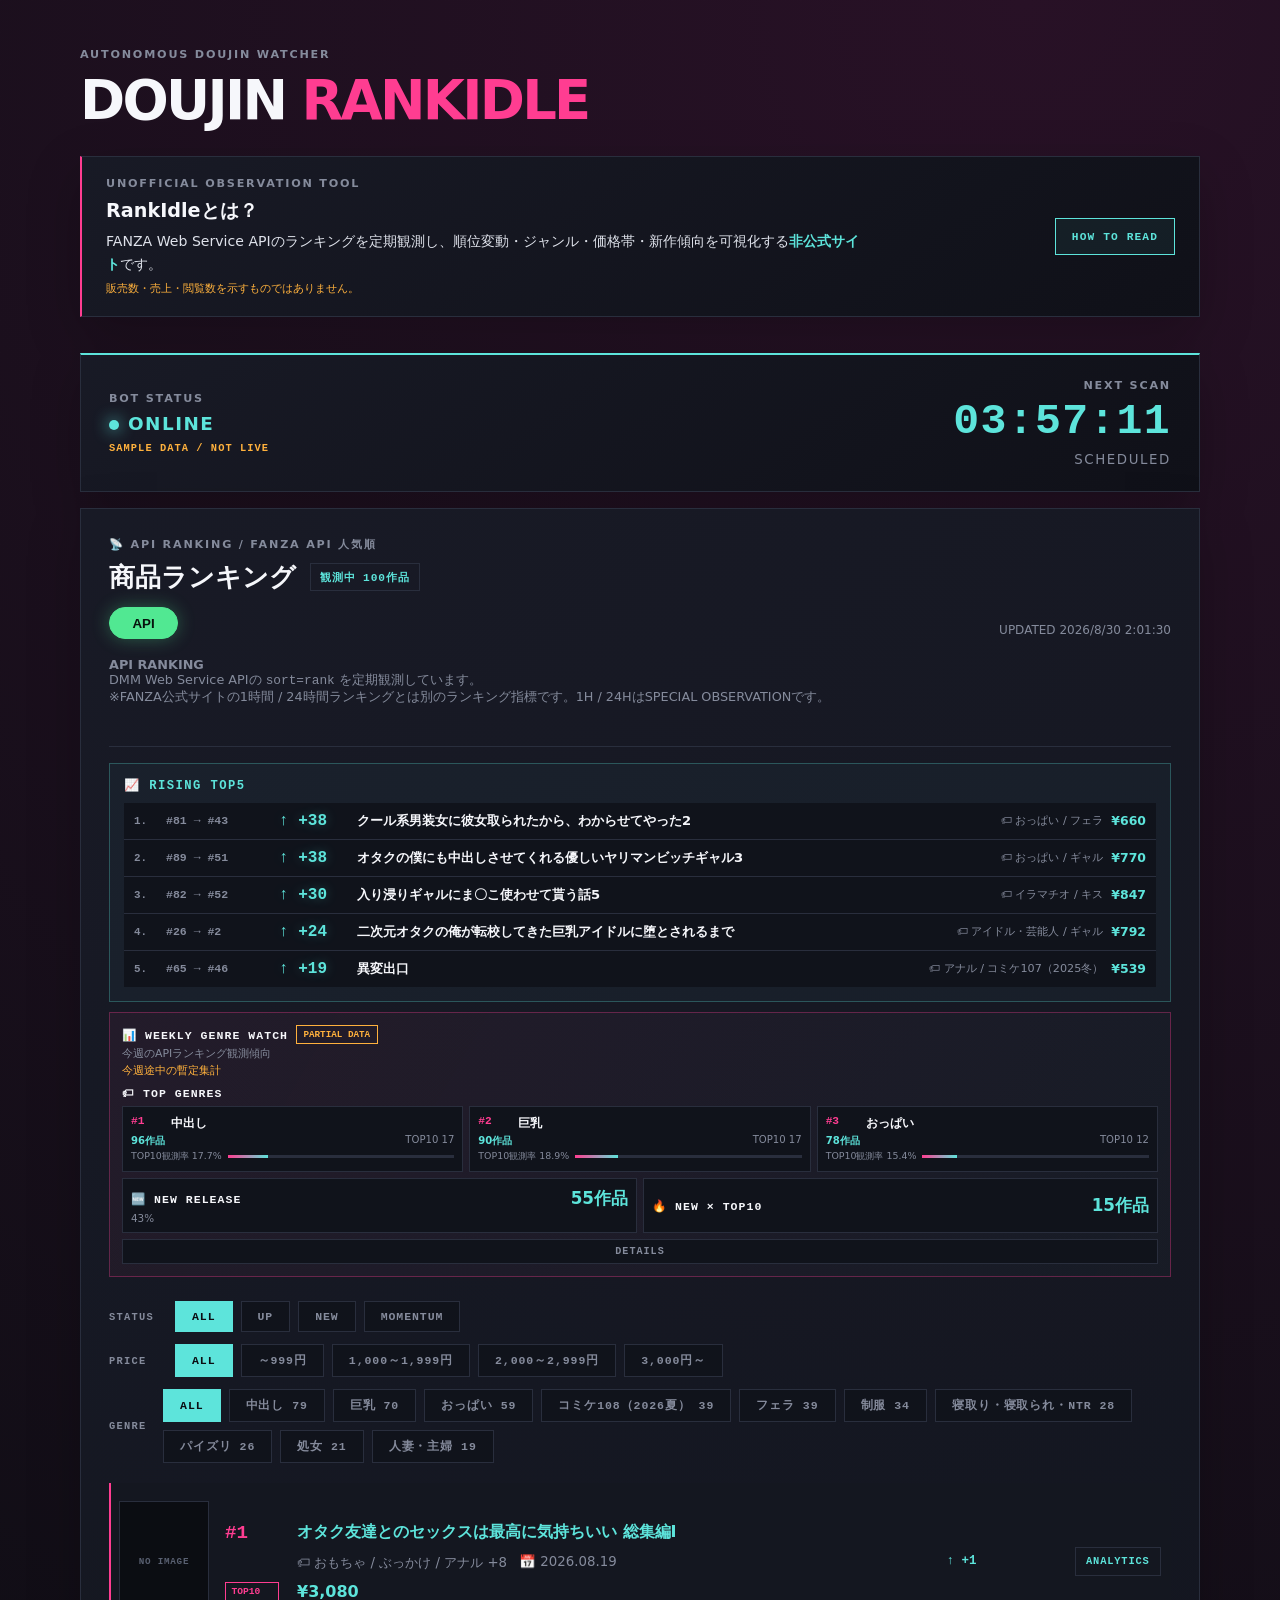
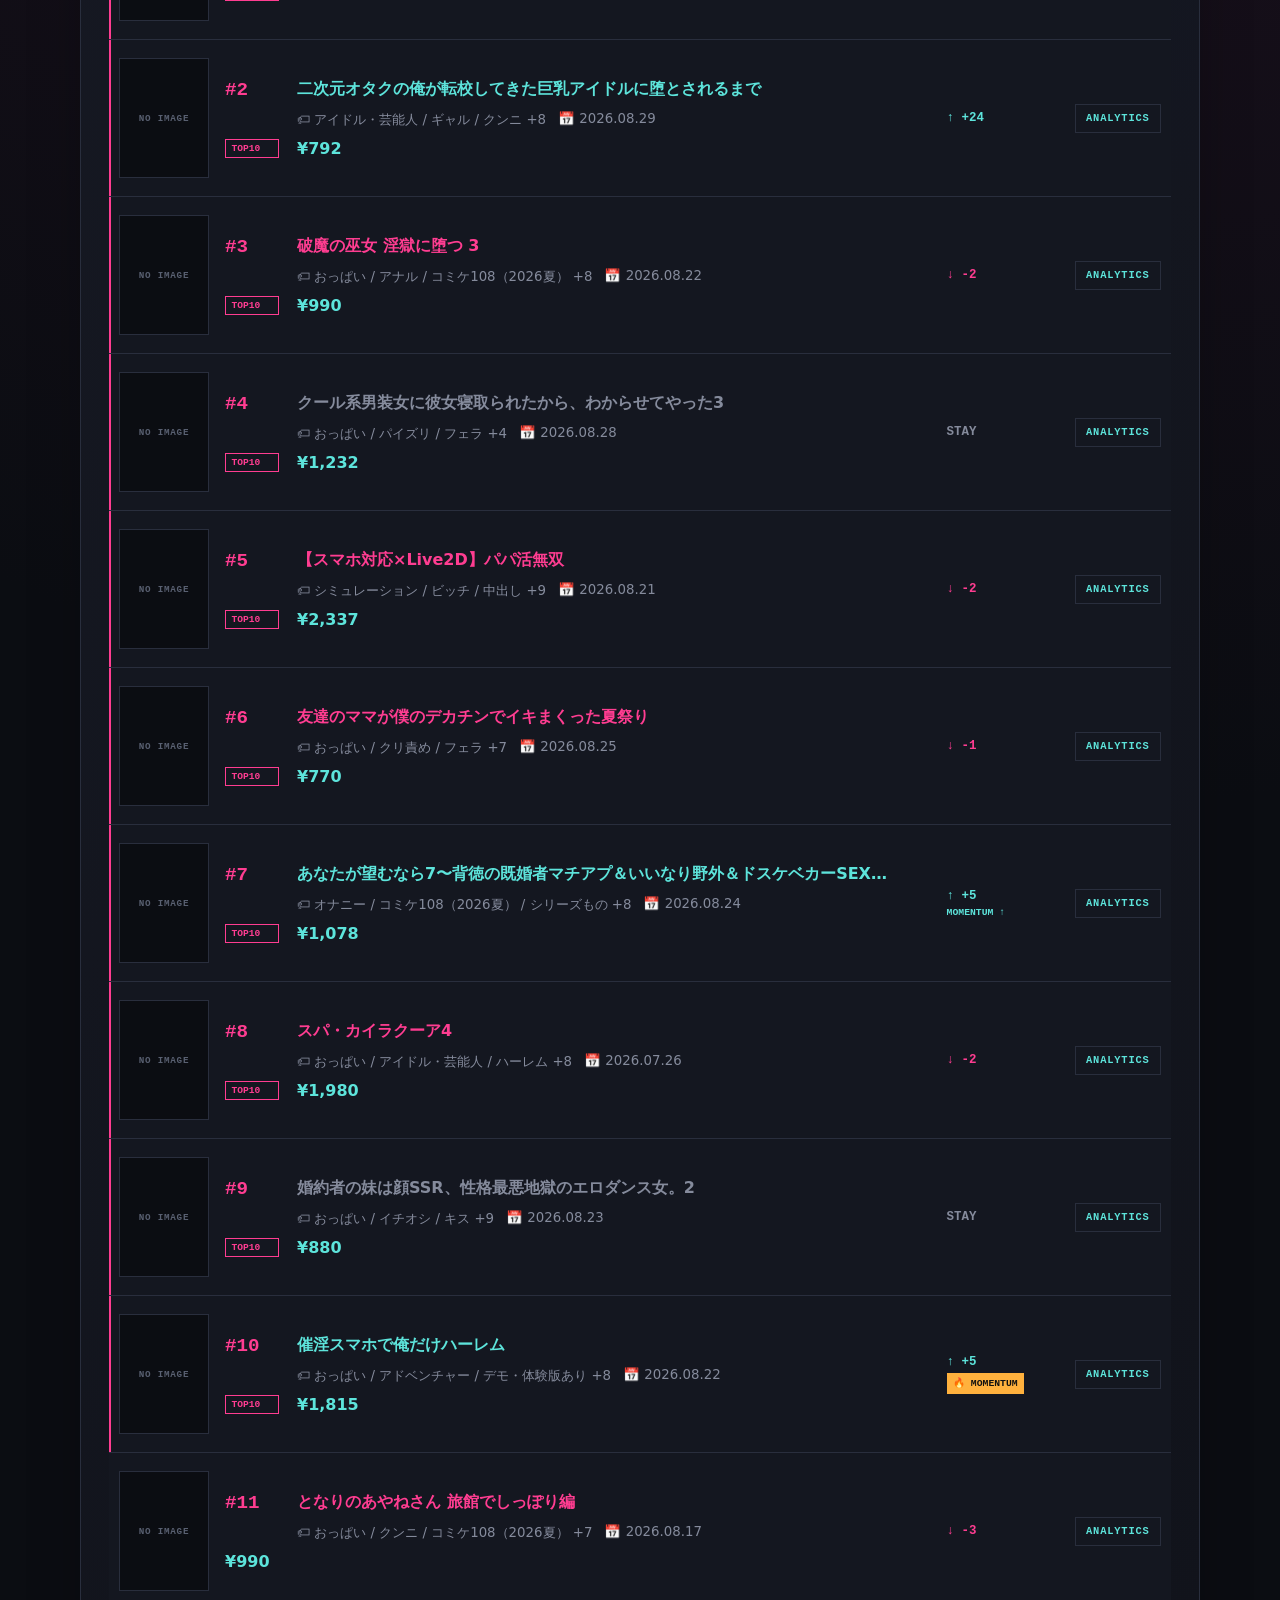
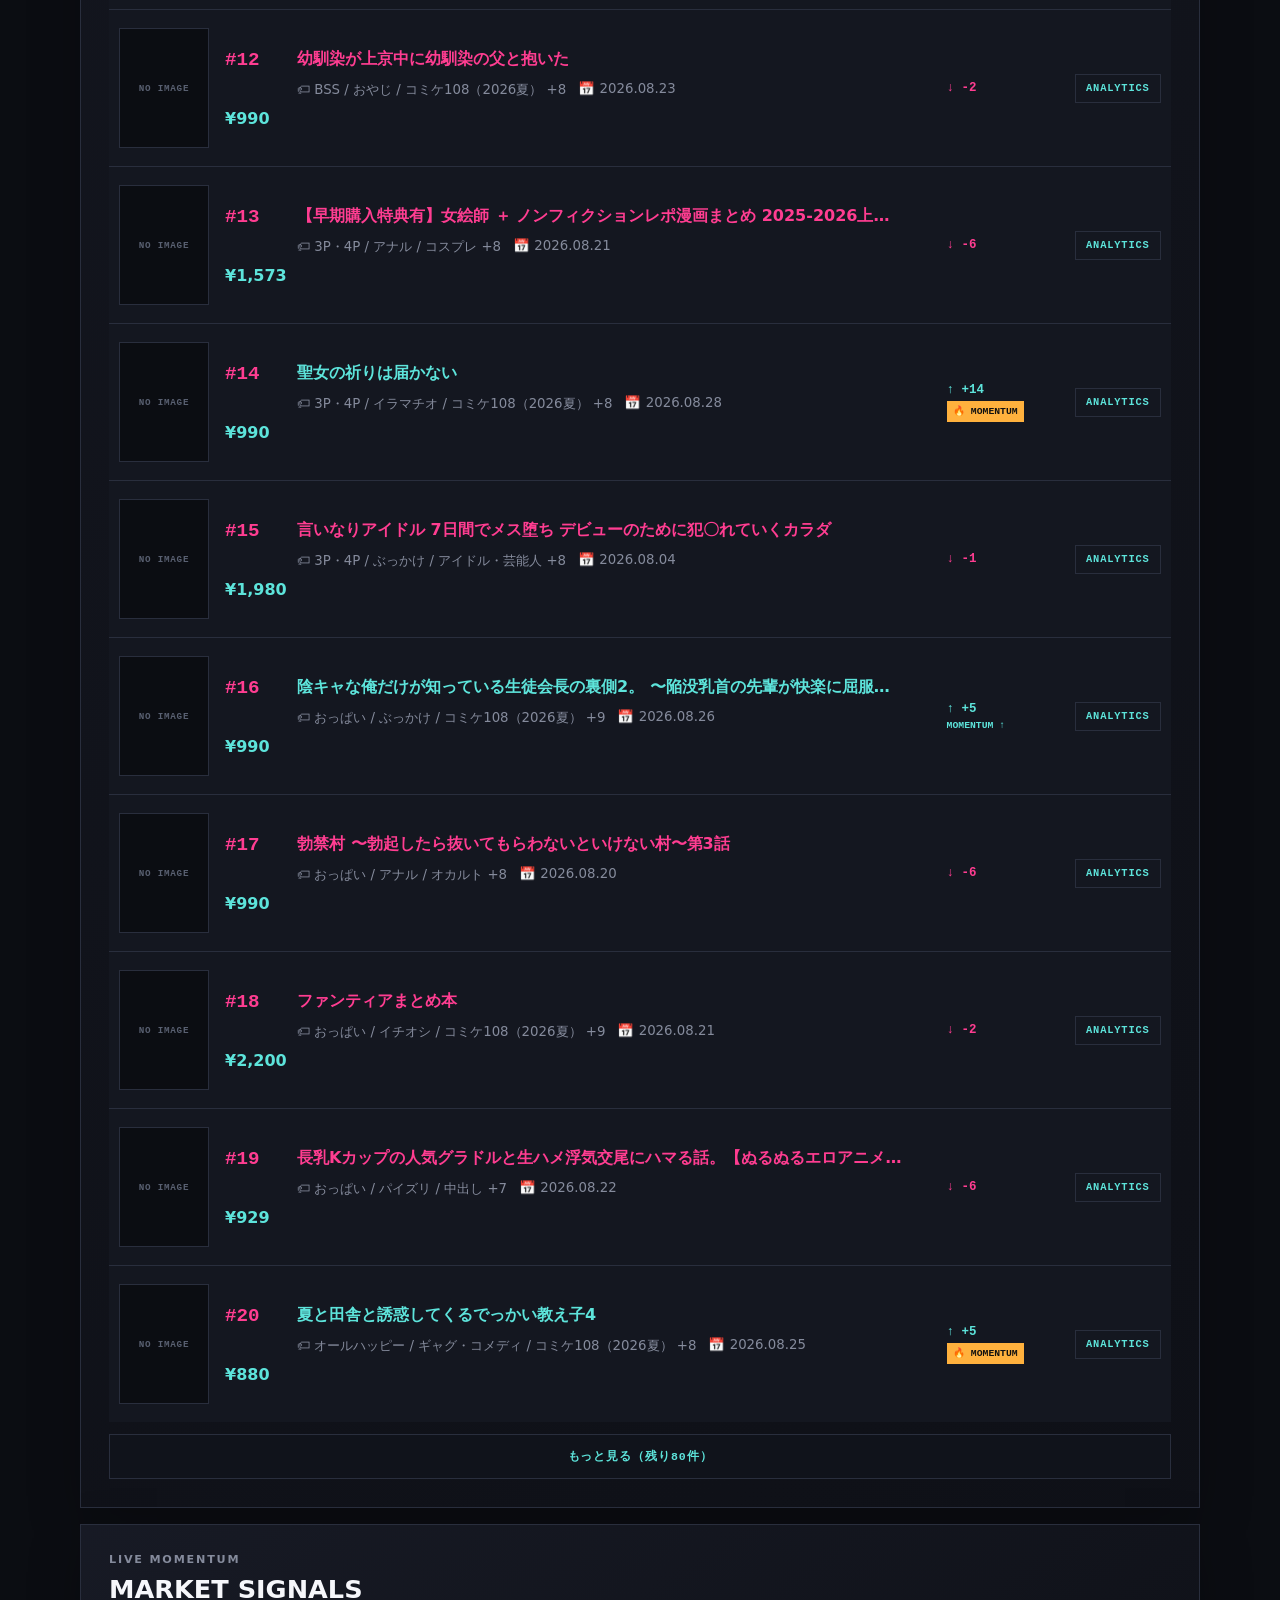
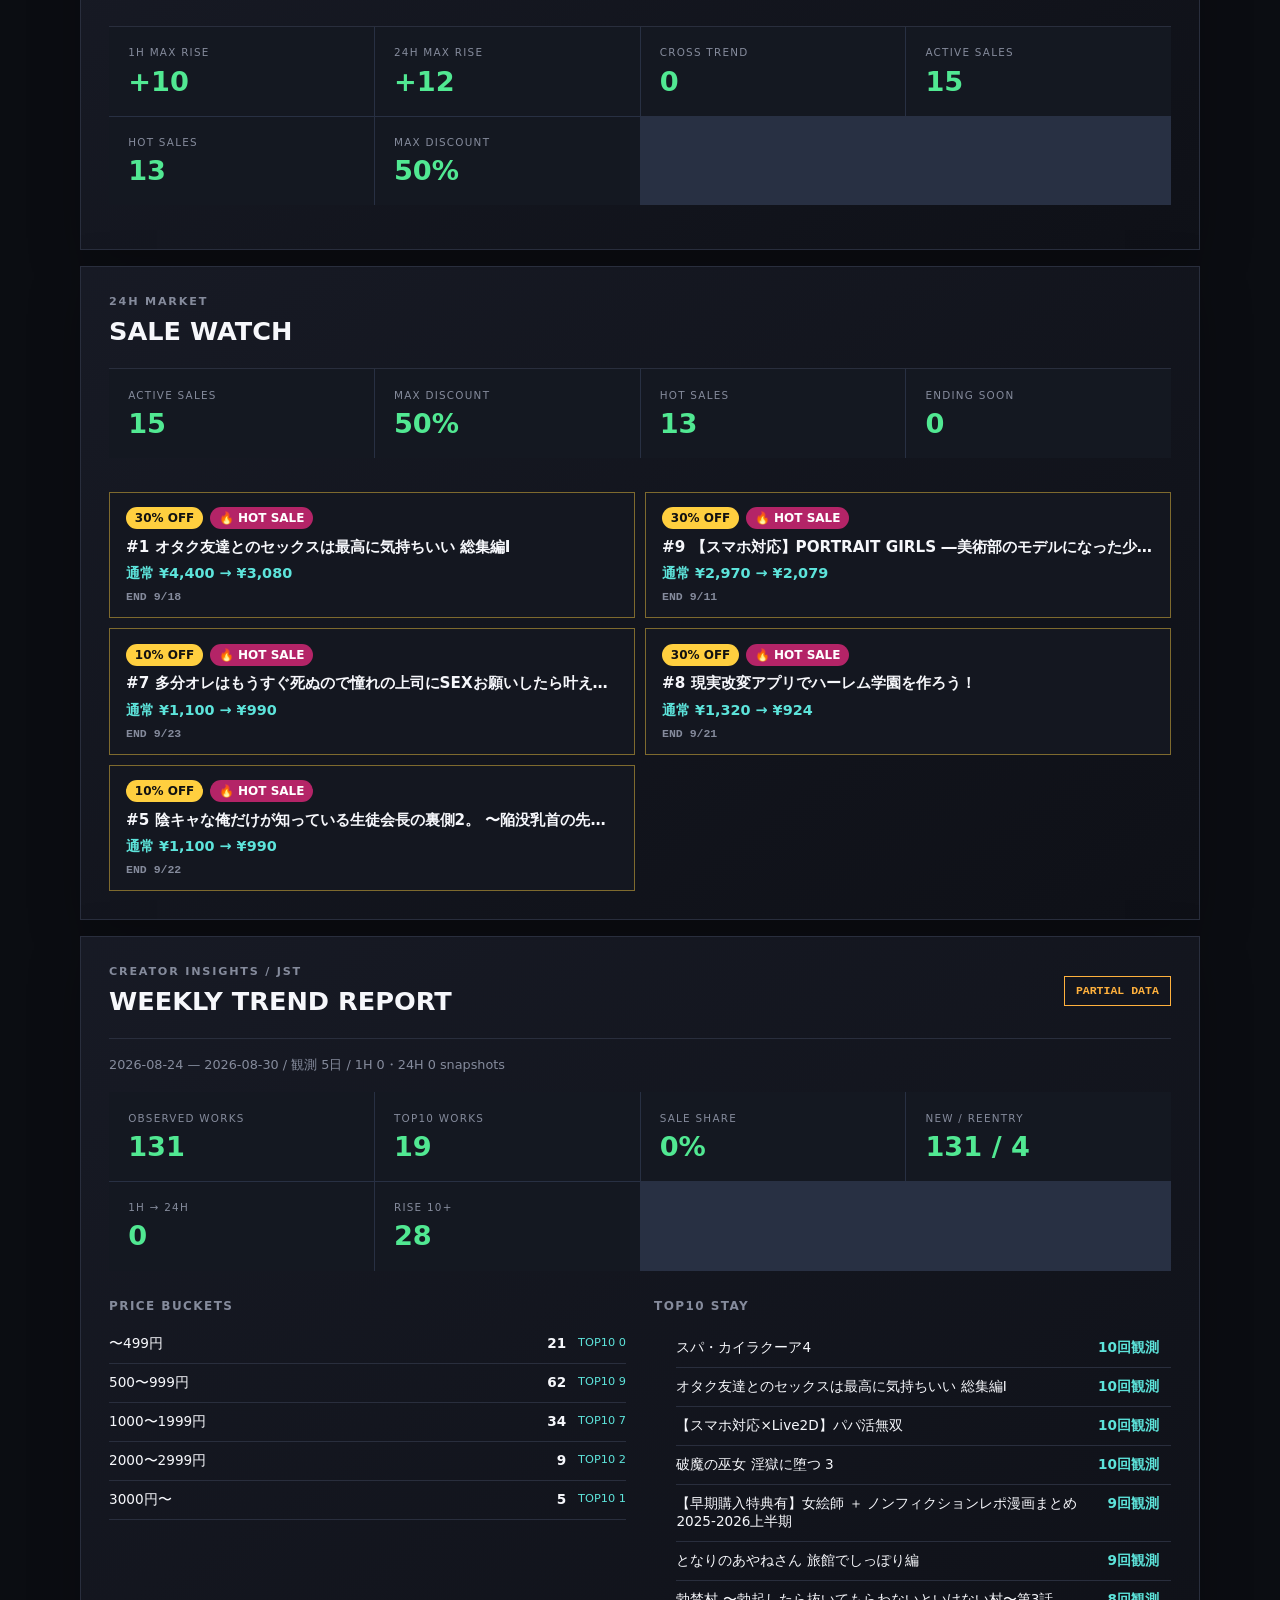
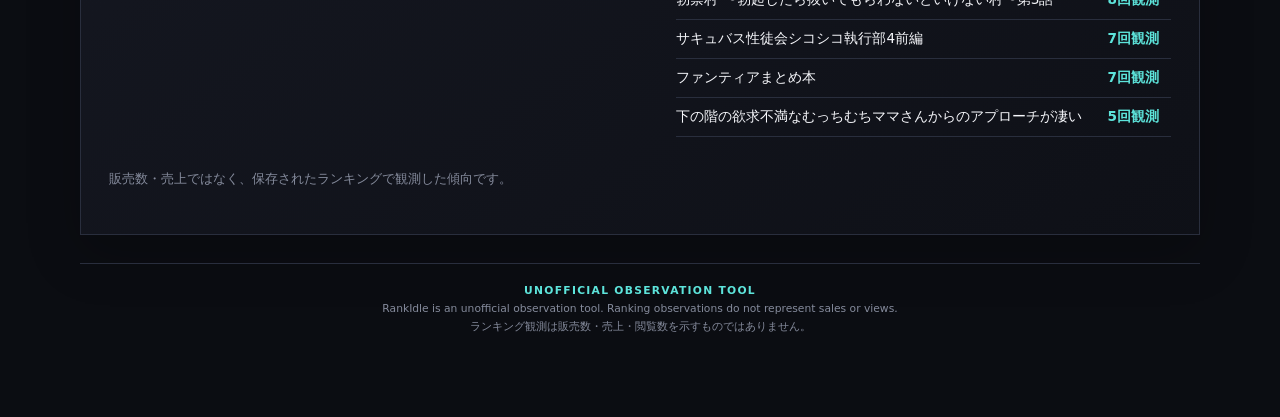
==== docs/index.html @ bf356a83 "Split public ranking and ops dashboard" ====
<!doctype html>
<html lang="ja">
<head>
  <meta charset="utf-8"><meta name="viewport" content="width=device-width, initial-scale=1">
  <meta name="theme-color" content="#11131a">
  <meta name="description" content="FANZA Web Service APIランキングを定期観測し、順位変動・ジャンル・価格帯・新作傾向を可視化する非公式ランキング観測サイト。">
  <title>DOUJIN RANKIDLE</title>
  <link rel="stylesheet" href="style.css">
</head>
<body>
  <main class="shell">
    <header>
      <div><p class="eyebrow">AUTONOMOUS DOUJIN WATCHER</p><h1>DOUJIN <span>RANKIDLE</span></h1></div>
    </header>

    <section class="onboarding panel" aria-labelledby="onboardingTitle">
      <div class="onboarding-summary">
        <div>
          <p class="eyebrow">UNOFFICIAL OBSERVATION TOOL</p>
          <h2 id="onboardingTitle">RankIdleとは？</h2>
          <p>FANZA Web Service APIのランキングを定期観測し、順位変動・ジャンル・価格帯・新作傾向を可視化する<strong>非公式サイト</strong>です。</p>
          <small>販売数・売上・閲覧数を示すものではありません。</small>
        </div>
        <button id="onboardingToggle" class="onboarding-toggle" type="button" aria-expanded="false" aria-controls="onboardingGuide">HOW TO READ</button>
      </div>
      <div id="onboardingGuide" class="onboarding-guide" aria-hidden="true" hidden>
        <div class="guide-intro">
          <p><strong>API RANKING</strong> — FANZA Web Service APIの <code>sort=rank</code> を定期観測。FANZA公式サイトの1時間 / 24時間ランキングとは別の観測値です。</p>
        </div>
        <div class="term-grid">
          <article><h3>RISING TOP5</h3><p>前回観測から順位が上昇した作品を、上昇幅順に最大5件表示。NEW / REENTRYは単純比較できないため含みません。</p></article>
          <article><h3>UP / DOWN / STAY</h3><p><b>UP</b> 順位上昇　<b>DOWN</b> 順位下降　<b>STAY</b> 変化なし。いずれも前回観測との比較です。</p></article>
          <article><h3>NEW</h3><p>RankIdleのAPI観測上、今回初めて観測された作品。発売直後という意味ではありません。</p></article>
          <article><h3>REENTRY</h3><p>一度観測外になった後、再びランキング内で観測された作品です。</p></article>
          <article><h3>NEW RELEASE</h3><p><code>release_date</code>をもとにした発売7日以内の作品。ランキングstatusのNEWとは別です。</p></article>
          <article><h3>MOMENTUM</h3><p>直近複数回の観測で継続して順位が上昇している場合に表示。売上増加を意味しません。</p></article>
          <article><h3>TOP10観測率</h3><p>週次観測期間中、対象ジャンル作品のうちTOP10で観測された作品数の比率。販売率・購入率ではありません。</p></article>
          <article><h3>WEEKLY GENRE WATCH</h3><p>保存したAPIランキングsnapshotから、ジャンル、新作比率、TOP10観測数、ジャンル別価格中央値などを集計します。</p></article>
          <article><h3>PRICE</h3><p>DMM/FANZA APIから取得した商品価格。価格中央値は観測作品の価格中央値です。</p></article>
        </div>
        <aside class="guide-notice" aria-label="ランキング観測データについての注意">
          <strong>NOTICE</strong>
          <p>RankIdleが扱うのはランキング観測データです。販売数・売上・閲覧数・購入率は取得、表示していません。「売れている」「人気が高い」「このジャンルなら売れる」ことを示すものではありません。</p>
        </aside>
        <button id="onboardingClose" class="onboarding-close" type="button">HIDE GUIDE</button>
      </div>
    </section>

    <section class="status-panel panel">
      <div><p class="label">BOT STATUS</p><p class="online" id="botStatus"><i></i><span>CHECKING</span></p><p class="demo-note" id="demoNote">SAMPLE DATA / NOT LIVE</p></div>
      <div class="scan"><p class="label">NEXT SCAN</p><strong id="countdown">--:--:--</strong><small id="scanState">SCHEDULED</small></div>
    </section>





    <section class="products panel">
      <div class="section-title"><div><p class="eyebrow" id="trendLabel">📡 API RANKING / FANZA API 人気順</p><div class="ranking-heading"><h2>商品ランキング</h2><div class="ranking-counts"><strong id="observedCount" class="observed-count">観測中 0作品</strong><small id="filteredCount" class="filtered-count" hidden>FILTERED 0</small></div></div><div class="ranking-tabs"><button data-ranking="api" class="active">API</button><button data-ranking="1h" hidden>1H</button><button data-ranking="24h" hidden>24H</button></div><p class="weekly-note"><strong>API RANKING</strong><br>DMM Web Service APIの <code>sort=rank</code> を定期観測しています。<br>※FANZA公式サイトの1時間 / 24時間ランキングとは別のランキング指標です。1H / 24HはSPECIAL OBSERVATIONです。</p></div><span id="updatedAt">未取得</span></div>
      <section id="risingSection" class="rising-section" aria-labelledby="risingHeading"><h3 id="risingHeading">📈 RISING TOP5</h3><div id="risingList" class="rising-list"><p class="rising-empty">まだ急上昇データはないよ。次の観測を待ってね📡</p></div></section>
      <section id="weeklyGenreWatch" class="weekly-genre-watch" aria-labelledby="weeklyGenreHeading">
        <div class="genre-watch-head"><div><div class="genre-watch-title"><h3 id="weeklyGenreHeading">📊 WEEKLY GENRE WATCH</h3><b id="weeklyGenreStatus" class="weekly-status partial" hidden>PARTIAL DATA</b></div><p>今週のAPIランキング観測傾向</p></div></div>
        <p id="weeklyGenrePartial" class="genre-watch-partial" hidden>今週途中の暫定集計</p>
        <div id="weeklyGenreContent"><p class="genre-watch-empty">まだ週次データがないよ。<br>観測データが溜まるのを待ってね📡</p></div>
        <button id="weeklyGenreDetailsButton" class="genre-watch-details-button" type="button" aria-expanded="false" hidden>DETAILS</button>
        <div id="weeklyGenreDetails" class="genre-watch-details" hidden>
          <div class="genre-watch-detail-genres"><h4>🏷 TOP GENRES #4–#10</h4><div id="weeklyGenreDetailList" class="genre-watch-list detail-list"></div></div>
          <div class="genre-watch-detail-columns"><div><h4>💴 GENRE PRICE MEDIAN</h4><div id="weeklyGenrePrices"></div></div><div><h4>METADATA COVERAGE</h4><div id="weeklyGenreCoverage"></div></div></div>
          <div class="genre-watch-time"><span id="weeklyGenrePeriod"></span><small id="weeklyGenreUpdated"></small></div>
          <p id="weeklyGenreMethodology" class="genre-watch-methodology">※RankIdleが保存したFANZA APIランキング観測データによる集計です。<br>販売数・売上を示すものではありません。</p>
        </div>
      </section>
      <div id="apiFilters" class="api-filter-groups"><div class="filter-group"><span>STATUS</span><div class="ranking-filters" aria-label="APIランキングステータスフィルター"><button type="button" data-api-filter="all" class="active">ALL</button><button type="button" data-api-filter="up">UP</button><button type="button" data-api-filter="new">NEW</button><button type="button" data-api-filter="momentum">MOMENTUM</button></div></div><div class="filter-group"><span>PRICE</span><div class="ranking-filters price-filters" aria-label="APIランキング価格帯フィルター"><button type="button" data-api-price-filter="all" class="active">ALL</button><button type="button" data-api-price-filter="under1000">～999円</button><button type="button" data-api-price-filter="1000to1999">1,000～1,999円</button><button type="button" data-api-price-filter="2000to2999">2,000～2,999円</button><button type="button" data-api-price-filter="3000plus">3,000円～</button></div></div><div class="filter-group"><span>GENRE</span><div id="apiGenreFilters" class="ranking-filters genre-filters" aria-label="APIランキングジャンルフィルター"></div></div></div>
      <div id="productList" class="product-list"><p class="empty">データをロード中...</p></div>
      <button id="rankingMore" class="ranking-more" type="button">もっと見る（21〜100位）</button>
    </section>
    <section class="panel game-section"><div class="section-title"><div><p class="eyebrow">LIVE MOMENTUM</p><h2>MARKET SIGNALS</h2></div></div><div id="marketSignals" class="metrics signals"></div></section>
    <section class="panel game-section sale-watch"><div class="section-title"><div><p class="eyebrow">24H MARKET</p><h2>SALE WATCH</h2></div></div><div id="saleMetrics" class="metrics signals"></div><div id="saleList" class="sale-list"><p class="empty">セール情報はまだないよ。</p></div></section>
    <section class="panel game-section weekly-report"><div class="section-title"><div><p class="eyebrow">CREATOR INSIGHTS / JST</p><h2>WEEKLY TREND REPORT</h2></div><b id="weeklyStatus" class="weekly-status">LOADING</b></div><p id="weeklyPeriod" class="weekly-period"></p><div id="weeklyMetrics" class="metrics signals"></div><div class="weekly-columns"><div><h3>PRICE BUCKETS</h3><div id="weeklyPrices"></div></div><div><h3>TOP10 STAY</h3><ol id="weeklyStays"></ol></div></div><p class="weekly-note">販売数・売上ではなく、保存されたランキングで観測した傾向です。</p></section>

    <footer><strong>UNOFFICIAL OBSERVATION TOOL</strong><br>RankIdle is an unofficial observation tool. Ranking observations do not represent sales or views.<br>ランキング観測は販売数・売上・閲覧数を示すものではありません。</footer>
  </main>
  <script src="app.js" defer></script>
</body>
</html>
---- docs/style.css ----
:root { color-scheme:dark; --bg:#0b0d12; --panel:#141720; --line:#292e3d; --pink:#ff3d91; --cyan:#5de4db; --muted:#858b9c; --amber:#ffb13d; }
.sale-badge { color:#111; background:#ffcf3f; border-radius:999px; padding:.25rem .55rem; font-size:.75rem; white-space:nowrap }
* { box-sizing:border-box; } body { margin:0; min-height:100vh; font-family:Inter,ui-sans-serif,system-ui,sans-serif; color:#f6f7fb; background:radial-gradient(circle at 80% 0,#281126 0,transparent 35%),var(--bg); }
body::before { content:""; position:fixed; inset:0; pointer-events:none; opacity:.22; background-image:linear-gradient(rgba(255,255,255,.025) 1px,transparent 1px),linear-gradient(90deg,rgba(255,255,255,.025) 1px,transparent 1px); background-size:32px 32px; }
.shell { width:min(1120px,calc(100% - 32px)); margin:auto; padding:48px 0 72px; position:relative; } header,.status-panel,.section-title { display:flex; align-items:center; justify-content:space-between; gap:24px; }
h1,h2,p { margin:0; } h1 { font-size:clamp(1.8rem,5vw,3.4rem); letter-spacing:-.05em; } h1 span { color:var(--pink); } h2 { font-size:1.6rem; } .bot-level { margin-top:10px; color:var(--muted); letter-spacing:.08em; } .bot-level strong { color:var(--cyan); }
.eyebrow,.label { color:var(--muted); font-weight:800; font-size:.7rem; letter-spacing:.16em; margin-bottom:8px; } .mode-badge { padding:10px 16px; border:1px solid currentColor; font-size:.72rem; font-weight:900; letter-spacing:.14em; white-space:nowrap; } .mode-badge.mock { color:var(--amber); background:rgba(255,177,61,.08); } .mode-badge.live { color:var(--cyan); background:rgba(93,228,219,.08); }
.panel { border:1px solid var(--line); background:linear-gradient(145deg,rgba(24,27,38,.96),rgba(15,17,24,.96)); box-shadow:0 18px 50px rgba(0,0,0,.22); } .status-panel { margin:36px 0 16px; padding:24px 28px; border-top:2px solid var(--cyan); }
.onboarding{margin-top:24px;padding:20px 24px;border-left:2px solid var(--pink)}.onboarding-summary{display:flex;align-items:center;justify-content:space-between;gap:28px}.onboarding-summary h2{margin-bottom:6px;font-size:1.2rem}.onboarding-summary p:not(.eyebrow){max-width:760px;color:#dfe2eb;font-size:.88rem;line-height:1.65}.onboarding-summary p strong{color:var(--cyan)}.onboarding-summary small{display:block;margin-top:5px;color:var(--amber);font-size:.7rem}.onboarding-toggle,.onboarding-close{flex:none;border:1px solid var(--cyan);background:rgba(93,228,219,.06);color:var(--cyan);padding:.72rem 1rem;font:900 .7rem monospace;letter-spacing:.1em;cursor:pointer}.onboarding-toggle:hover,.onboarding-toggle[aria-expanded="true"],.onboarding-close:hover{background:var(--cyan);color:var(--bg)}.onboarding-guide[hidden]{display:none}.onboarding-guide{margin-top:18px;padding-top:16px;border-top:1px solid var(--line)}.guide-intro{padding:10px 12px;border-left:2px solid var(--cyan);background:#10131b}.guide-intro p{font-size:.78rem;line-height:1.6}.guide-intro strong,.term-grid h3{color:var(--cyan)}.term-grid{display:grid;grid-template-columns:repeat(2,minmax(0,1fr));gap:8px;margin-top:10px}.term-grid article{min-width:0;padding:12px;border:1px solid var(--line);background:#10131b}.term-grid h3{margin:0 0 6px;font:900 .72rem monospace;letter-spacing:.08em}.term-grid p{color:#bdc2d0;font-size:.74rem;line-height:1.55;overflow-wrap:anywhere}.term-grid b{color:#f6f7fb}.guide-notice{margin-top:10px;padding:12px;border:1px solid rgba(255,177,61,.35);background:rgba(255,177,61,.04)}.guide-notice strong{color:var(--amber);font:900 .7rem monospace;letter-spacing:.12em}.guide-notice p{margin-top:5px;color:var(--muted);font-size:.72rem;line-height:1.55}.onboarding-close{display:block;margin:10px 0 0 auto;border-color:var(--line);color:var(--muted);background:transparent}footer{margin-top:28px;padding:18px 8px 0;border-top:1px solid var(--line);color:var(--muted);font-size:.67rem;line-height:1.7;text-align:center}footer strong{color:var(--cyan);letter-spacing:.12em}
.online { font-size:1.15rem; font-weight:900; letter-spacing:.08em; } .online i { display:inline-block; width:10px; height:10px; margin-right:9px; border-radius:50%; background:var(--amber); box-shadow:0 0 16px currentColor; } .online.active { color:var(--cyan); } .online.active i { background:var(--cyan); } .demo-note { margin-top:8px; color:var(--amber); font:700 .65rem monospace; letter-spacing:.1em; }
.scan { text-align:right; max-width:100%; } .scan strong { display:block; font:800 clamp(1.2rem,5vw,2.7rem)/1 monospace; color:var(--cyan); letter-spacing:.03em; } .scan small { display:block; color:var(--muted); margin-top:8px; letter-spacing:.12em; }
.exp-panel { margin-bottom:16px; padding:22px 28px; display:grid; grid-template-columns:1fr auto; gap:14px; } .exp-panel>span { color:var(--muted); font:700 .75rem monospace; } .progress { grid-column:1/-1; height:10px; overflow:hidden; background:#090b10; border:1px solid var(--line); } .progress i { display:block; width:0; height:100%; background:linear-gradient(90deg,var(--pink),var(--cyan)); transition:width .5s ease; }
.metrics { display:grid; grid-template-columns:repeat(3,1fr); gap:16px; margin-bottom:16px; } .metrics article { padding:24px 28px; } .metrics strong { display:inline-block; font-size:2rem; margin-right:8px; } .metrics small { color:var(--muted); font-size:.65rem; letter-spacing:.12em; } .totals strong { color:var(--cyan); }
.game-section,.products { margin-top:16px; padding:28px; } .section-title { padding-bottom:22px; border-bottom:1px solid var(--line); } .achievements { display:grid; grid-template-columns:repeat(2,1fr); gap:10px; padding-top:18px; } .achievement { display:flex; flex-direction:column; gap:7px; padding:16px; border:1px solid var(--line); } .achievement small { color:var(--muted); font:700 .7rem monospace; } .achievement.unlocked { border-color:rgba(93,228,219,.45); background:rgba(93,228,219,.05); } .achievement.unlocked small { color:var(--cyan); } .achievement.locked { color:#9a9ead; }
.modules { padding-top:18px; } .module { padding:18px; border:1px solid rgba(93,228,219,.35); font-weight:900; letter-spacing:.1em; background:rgba(93,228,219,.05); } #updatedAt { color:var(--muted); font-size:.75rem; }
.product-list { display:grid; gap:1px; background:var(--line); } .product { display:grid; grid-template-columns:54px 1fr auto; gap:18px; align-items:center; padding:18px 8px; background:var(--panel); color:inherit; text-decoration:none; transition:.2s; } .product:hover { background:#1d202c; transform:translateX(3px); } .rank { font:900 1.2rem monospace; color:var(--pink); } .title { overflow:hidden; text-overflow:ellipsis; white-space:nowrap; font-weight:700; } .price { font-weight:900; color:var(--cyan); white-space:nowrap; } .empty { padding:45px; text-align:center; color:var(--muted); background:var(--panel); }
.product-row { display:grid; grid-template-columns:minmax(0,1fr) auto; align-items:center; background:var(--panel); }
.product-row>.product { min-width:0; }
.analytics-toggle { margin-right:10px; padding:.48rem .65rem; color:var(--cyan); background:transparent; border:1px solid var(--line); font:800 .65rem monospace; letter-spacing:.08em; cursor:pointer; }
.analytics-toggle:hover,.analytics-toggle[aria-expanded="true"] { border-color:var(--cyan); background:rgba(93,228,219,.08); }
.analytics-detail { grid-column:1/-1; padding:14px 18px; border-top:1px solid var(--line); background:#10131b; display:grid; grid-template-columns:minmax(0,1fr) auto auto; gap:24px; align-items:center; }
.analytics-detail[hidden] { display:none; }
.analytics-detail small { display:block; margin-bottom:7px; color:var(--muted); font:800 .65rem monospace; letter-spacing:.12em; }
.rank-history { display:flex; align-items:center; gap:8px; overflow-x:auto; padding-bottom:3px; font:800 .82rem monospace; white-space:nowrap; scrollbar-width:thin; }
.rank-history i { color:var(--muted); font-style:normal; }.analytics-stay strong,.analytics-stay b { margin-right:10px; }.analytics-stay b { color:var(--cyan); }
.analytics-status { display:block; font:900 .75rem monospace; white-space:nowrap; }.analytics-status.stable { color:var(--cyan); }.analytics-status.active { color:#51e892; }.analytics-status.volatile { color:var(--amber); }.analytics-status.spike { color:var(--pink); }.analytics-status.insufficient-data { color:var(--muted); }
.sale-list { display:grid; grid-template-columns:repeat(2,minmax(0,1fr)); gap:10px; padding-top:18px; } .sale-list>.empty { grid-column:1/-1; } .sale-card { min-width:0; min-height:110px; padding:14px 16px; border:1px solid rgba(255,207,63,.45); background:var(--panel); display:flex; flex-direction:column; gap:7px; } .sale-card-head { display:flex; align-items:center; gap:7px; min-height:23px; } .hot-sale-badge { color:#fff; background:#b42467; border-radius:999px; padding:.25rem .55rem; font-size:.75rem; white-space:nowrap; } .sale-card-title { margin:0; font-size:.95rem; line-height:1.35; overflow:hidden; text-overflow:ellipsis; white-space:nowrap; } .sale-card-price { color:var(--cyan); font-size:.9rem; font-weight:900; white-space:nowrap; overflow:hidden; text-overflow:ellipsis; } .sale-card-meta { display:flex; align-items:center; gap:10px; margin-top:auto; color:var(--muted); font:800 .72rem monospace; } .ending-alert { color:#111; background:var(--amber); padding:.15rem .4rem; letter-spacing:.04em; }
@media (max-width:650px) { .shell { width:min(100% - 20px,1120px); padding-top:24px; } header { align-items:flex-end; } .status-panel { align-items:flex-start; flex-direction:column; } .scan { text-align:left; } .metrics,.achievements { grid-template-columns:1fr; } .game-section,.products { padding:20px 14px; } .section-title { align-items:flex-start; flex-direction:column; } .product { grid-template-columns:38px 1fr; gap:10px; } .price { grid-column:2; }.analytics-toggle{margin-right:6px;padding:.45rem}.analytics-detail{grid-template-columns:1fr auto;gap:14px;padding:12px}.analytics-detail>div:first-child{grid-column:1/-1;min-width:0;} }
.candidate { padding: 18px; border: 1px solid #343a4d; border-radius: 8px; background: #151823; }
.candidate pre { white-space: pre-wrap; font: inherit; line-height: 1.65; }
.candidate button { min-height: 44px; padding: 0 18px; border: 1px solid #ff4f9a; color: #fff; background: #b42467; border-radius: 6px; font-weight: 800; cursor: pointer; }
.import-tools ol{line-height:1.9}.import-tools button{background:#ff3ca6;color:#fff;border:0;border-radius:6px;padding:.8rem 1rem;font-weight:800;cursor:pointer}.import-tools textarea{box-sizing:border-box;width:100%;background:#090b10;color:#e9edf5;border:1px solid #343846;border-radius:6px;padding:1rem;font:inherit}.import-tools h3{margin-top:2rem}.validation{white-space:pre-line;margin:1rem 0;padding:1rem;border-left:4px solid #666;background:#10131a}.validation.valid{border-color:#38dc88;color:#75efa9}.validation.invalid{border-color:#ff4f67;color:#ff8998}.import-tools .product{white-space:pre-line}
.ranking-tabs { display:flex; gap:.5rem; margin-top:.8rem }
.ranking-tabs button { border:1px solid #3c465e; background:#171b25; color:#aeb7c8; padding:.45rem 1.4rem; border-radius:999px; cursor:pointer; font-weight:800 }
.ranking-tabs button.active { color:#07120d; background:#51e892; border-color:#51e892; box-shadow:0 0 18px #51e89255 }
.modules .module { display:flex; flex-direction:column; gap:.6rem }
.modules .module small { color:#97a1b3; line-height:1.7 }
.signals { grid-template-columns:repeat(4,1fr); gap:1px; background:#283043 }
.signals article { background:#141821; padding:1.2rem; display:flex; flex-direction:column; gap:.45rem }
.signals strong { color:#51e892; font-size:1.7rem }
@media(max-width:650px){.signals{grid-template-columns:repeat(2,1fr)}}
@media(max-width:650px){.sale-list{grid-template-columns:1fr;gap:8px;padding-top:14px}.sale-card{min-height:100px;padding:12px}.sale-card-head{flex-wrap:nowrap}.sale-card-title{display:-webkit-box;-webkit-line-clamp:2;-webkit-box-orient:vertical;white-space:normal}.sale-card-price{font-size:.85rem}}
.weekly-status{color:var(--cyan);border:1px solid;padding:.45rem .7rem;font:900 .72rem monospace}.weekly-status.partial{color:var(--amber)}.weekly-period,.weekly-note{margin:18px 0;color:var(--muted);font-size:.8rem}.weekly-columns{display:grid;grid-template-columns:1fr 1fr;gap:28px}.weekly-columns h3{font-size:.75rem;letter-spacing:.12em;color:var(--muted)}#weeklyPrices p,#weeklyStays li{display:grid;grid-template-columns:1fr auto auto;gap:12px;padding:10px 0;border-bottom:1px solid var(--line);font-size:.85rem}#weeklyPrices small,#weeklyStays b{color:var(--cyan)}#weeklyStays{padding-left:1.4rem}@media(max-width:650px){.weekly-columns{grid-template-columns:1fr}.weekly-status{align-self:flex-start}}
.ranking-heading{display:flex;align-items:center;gap:14px}.ranking-counts{display:flex;align-items:center;gap:8px}.observed-count{color:var(--cyan);font:800 .7rem monospace;letter-spacing:.08em;border:1px solid var(--line);padding:.35rem .55rem}.filtered-count{color:var(--amber);font:800 .65rem monospace;letter-spacing:.08em}.api-filter-groups{padding:14px 0}.filter-group{display:flex;align-items:center;gap:14px}.filter-group>span{width:52px;color:var(--muted);font:900 .65rem monospace;letter-spacing:.12em}.ranking-filters{display:flex;flex-wrap:wrap;gap:8px;padding:6px 0}.ranking-filters button,.ranking-more{border:1px solid var(--line);background:#10131b;color:var(--muted);font:900 .72rem monospace;letter-spacing:.08em;cursor:pointer}.ranking-filters button{padding:.5rem 1rem}.ranking-filters button.active{color:var(--bg);background:var(--cyan);border-color:var(--cyan)}.ranking-more{display:block;width:100%;margin-top:12px;padding:14px;color:var(--cyan)}.ranking-more:hover{border-color:var(--cyan);background:rgba(93,228,219,.06)}.ranking-more[hidden]{display:none}
.rising-section{margin:16px 0 4px;padding:14px;border:1px solid rgba(93,228,219,.28);background:rgba(93,228,219,.035)}.rising-section[hidden]{display:none}.rising-section h3{margin:0 0 10px;color:var(--cyan);font:900 .76rem monospace;letter-spacing:.12em}.rising-list{display:grid;gap:1px;background:var(--line)}.rising-item{display:grid;grid-template-columns:24px 105px 70px minmax(0,1fr) auto auto;align-items:center;gap:8px;min-width:0;padding:9px 10px;color:inherit;background:#10131b;text-decoration:none}.rising-item:hover{background:#191e29}.rising-order{color:var(--muted);font:800 .68rem monospace}.rising-ranks{color:var(--muted);font:800 .72rem monospace;white-space:nowrap}.rising-change{color:var(--cyan);font:900 1rem monospace;white-space:nowrap;text-shadow:0 0 12px rgba(93,228,219,.3)}.rising-title{overflow:hidden;text-overflow:ellipsis;white-space:nowrap;font-size:.82rem;font-weight:700}.rising-genres{color:var(--muted);font-size:.7rem;white-space:nowrap}.rising-price{color:var(--cyan);font-size:.78rem;font-weight:900;white-space:nowrap}.rising-empty{padding:16px;color:var(--muted);background:#10131b;font-size:.8rem;text-align:center}
.api-product-row{grid-template-columns:minmax(0,1fr) 128px auto;border-left:2px solid transparent}.api-product-row.top10{border-left-color:var(--pink);background:linear-gradient(90deg,rgba(255,61,145,.06),var(--panel) 28%)}.api-product-row .product{grid-template-columns:54px minmax(0,1fr) auto auto}.top10-badge{color:var(--pink);border:1px solid currentColor;padding:.2rem .35rem;font:900 .6rem monospace}.api-signals{display:flex;flex-direction:column;align-items:flex-start;gap:4px}.rank-change{font:900 .78rem monospace;white-space:nowrap}.rank-up{color:var(--cyan)}.rank-down{color:var(--pink)}.rank-new{color:var(--amber)}.rank-reentry{color:var(--amber)}.rank-stay{color:var(--muted)}.momentum-badge{color:var(--cyan);font:800 .61rem monospace;white-space:nowrap}.momentum-badge.strong{color:#111;background:var(--amber);padding:.28rem .4rem}
.product-metadata{grid-column:2/-1;color:var(--muted);white-space:normal;overflow-wrap:anywhere}.new-release-badge{color:var(--amber);font:900 .6rem monospace;white-space:nowrap}.analytics-metadata{white-space:pre-line;color:var(--muted);font-size:.75rem;line-height:1.6}
@media(max-width:650px){.ranking-heading{align-items:flex-start;flex-direction:column;gap:8px}.ranking-counts{flex-wrap:wrap}.filter-group{align-items:flex-start;flex-direction:column;gap:2px;margin-bottom:8px}.filter-group>span{width:auto}.ranking-filters{width:100%;overflow:hidden}.ranking-filters button{flex:1 1 auto;min-width:0;padding:.5rem .55rem}.price-filters button{flex:1 1 calc(50% - 8px)}.rising-section{padding:10px}.rising-item{grid-template-columns:22px 1fr auto;gap:5px 8px}.rising-order{grid-row:1/4}.rising-ranks{grid-column:2}.rising-change{grid-column:3;grid-row:1}.rising-title{grid-column:2}.rising-genres{grid-column:2;white-space:normal}.rising-price{grid-column:3;grid-row:2}.api-product-row{grid-template-columns:minmax(0,1fr) auto}.api-product-row .product{grid-template-columns:38px minmax(0,1fr) auto;gap:8px;padding-bottom:8px}.api-product-row .top10-badge{display:none}.api-product-row .price{grid-column:2}.api-signals{grid-column:1;flex-direction:row;align-items:center;padding:0 8px 10px 56px}.api-product-row .analytics-toggle{grid-column:2;grid-row:1/3}.title{min-width:0}.momentum-badge{overflow:hidden;text-overflow:ellipsis}.rank-history{max-width:calc(100vw - 70px)}}
.weekly-genre-watch{margin:10px 0 4px;padding:12px;border:1px solid rgba(255,61,145,.32);background:linear-gradient(120deg,rgba(255,61,145,.055),rgba(93,228,219,.025));overflow:hidden}.weekly-genre-watch[hidden],.genre-watch-details[hidden]{display:none}.genre-watch-head,.genre-watch-title{display:flex;align-items:center;justify-content:space-between;gap:8px}.genre-watch-title{justify-content:flex-start;flex-wrap:wrap}.genre-watch-title h3,.genre-watch-group h4,.genre-watch-summary h4,.genre-watch-details h4{margin:0;font:900 .72rem monospace;letter-spacing:.09em}.genre-watch-title .weekly-status{padding:.2rem .4rem;font-size:.58rem}.genre-watch-head>div>p,.genre-watch-partial{margin-top:3px;color:var(--muted);font-size:.68rem}.genre-watch-partial{color:var(--amber)}.genre-watch-group{margin-top:9px}.genre-watch-list{display:grid;grid-template-columns:repeat(3,minmax(0,1fr));gap:6px;margin-top:6px}.genre-watch-list article,.genre-watch-summary article{min-width:0;padding:8px;border:1px solid var(--line);background:#10131b}.genre-watch-list article{display:grid;grid-template-columns:auto minmax(0,1fr);gap:2px 6px}.genre-watch-list article>b{color:var(--pink);font:900 .7rem monospace}.genre-watch-list article>strong{min-width:0;overflow-wrap:anywhere;font-size:.78rem}.genre-watch-list article>span,.genre-watch-list article>small{color:var(--muted);font-size:.63rem}.genre-watch-list article>span{color:var(--cyan);font-weight:800}.genre-watch-list article>small{justify-self:end}.genre-watch-rate{grid-column:1/-1;display:grid;grid-template-columns:auto 1fr;align-items:center;gap:6px;min-width:0}.genre-watch-rate small{color:var(--muted);font-size:.59rem;white-space:nowrap}.genre-watch-rate i{height:3px;overflow:hidden;background:#292e3d}.genre-watch-rate i::after{content:"";display:block;width:var(--genre-rate);height:100%;background:linear-gradient(90deg,var(--pink),var(--cyan))}.genre-watch-summary{display:grid;grid-template-columns:repeat(2,minmax(0,1fr));gap:6px;margin-top:6px}.genre-watch-summary article{display:grid;grid-template-columns:1fr auto;align-items:center;gap:2px 8px}.genre-watch-summary strong{color:var(--cyan);font-size:1.05rem}.genre-watch-summary small{grid-column:1/-1;color:var(--muted);font-size:.65rem}.genre-watch-details-button{width:100%;margin-top:6px;padding:6px;border:1px solid var(--line);color:var(--muted);background:#10131b;font:900 .63rem monospace;letter-spacing:.1em;cursor:pointer}.genre-watch-details-button:hover,.genre-watch-details-button[aria-expanded="true"]{color:var(--cyan);border-color:rgba(93,228,219,.45)}.genre-watch-details{display:block;padding:10px;margin-top:5px;border:1px solid var(--line);background:#0e1118}.genre-watch-details h4{margin-bottom:4px;color:var(--muted)}.detail-list{grid-template-columns:repeat(4,minmax(0,1fr));margin-bottom:12px}.genre-watch-detail-columns{display:grid;grid-template-columns:1fr 1fr;gap:18px}.genre-watch-details p{display:flex;justify-content:space-between;gap:12px;padding:5px 0;border-bottom:1px solid var(--line);font-size:.69rem}.genre-watch-details p span{overflow-wrap:anywhere}.genre-watch-details p b{color:var(--cyan);white-space:nowrap}.genre-watch-time{margin-top:10px;color:var(--muted);font:700 .63rem monospace}.genre-watch-time small{display:block;margin-top:3px}.genre-watch-methodology{white-space:pre-line;margin-top:8px!important;padding-top:7px!important;border-top:1px solid var(--line);border-bottom:0!important;color:var(--muted);font-size:.62rem!important;line-height:1.45}.genre-watch-empty{padding:16px;text-align:center;color:var(--muted);font-size:.72rem}.genre-watch-empty.compact{grid-column:1/-1;padding:8px}
@media(max-width:650px){.genre-watch-list{grid-template-columns:repeat(2,minmax(0,1fr))}.genre-watch-list:not(.detail-list)>article:first-child{grid-column:1/-1}.detail-list{grid-template-columns:repeat(2,minmax(0,1fr))}.genre-watch-detail-columns{grid-template-columns:1fr}.weekly-genre-watch{padding:10px}.genre-watch-methodology{overflow-wrap:anywhere}}
@media(max-width:350px){.genre-watch-list,.detail-list,.genre-watch-summary{grid-template-columns:1fr}.genre-watch-list:not(.detail-list)>article:first-child{grid-column:auto}.genre-watch-rate small{white-space:normal}}

/* Mobile density polish: desktop layout above remains unchanged. */
.mobile-genres,.more-genres{display:none}
.product-metadata{display:flex;flex-wrap:wrap;gap:4px 12px}
@media(max-width:650px){
  html,body{max-width:100%;overflow-x:hidden}
  .onboarding{margin-top:18px;padding:14px 12px}.onboarding-summary{align-items:flex-start;flex-direction:column;gap:12px}.onboarding-summary p:not(.eyebrow){font-size:.78rem}.onboarding-toggle{width:100%;min-height:42px}.onboarding-guide{margin-top:13px;padding-top:12px}.term-grid{grid-template-columns:1fr;gap:5px}.term-grid article{padding:9px}.guide-intro,.guide-notice{padding:9px}.onboarding-close{width:100%;min-height:40px}footer{overflow-wrap:anywhere}
  .shell{width:calc(100% - 16px);padding:20px 0 60px;overflow:hidden}
  .status-panel{margin-top:30px}.status-panel,.exp-panel{padding:20px 24px}
  .metrics{gap:14px;margin-bottom:14px}.metrics article{padding:21px 24px}
  .game-section,.products{margin-top:14px;padding:17px 12px}.section-title{gap:20px;padding-bottom:19px}
  .achievements,.modules{padding-top:16px}.achievements{gap:9px}.achievement{padding:14px;gap:6px}
  .api-filter-groups{padding:10px 0}.filter-group{margin-bottom:5px}.ranking-filters{gap:6px;padding:3px 0}.ranking-filters button{min-height:38px;padding:.42rem .48rem}
  .genre-filters .mobile-extra-genre[hidden]{display:none}.genre-filters .more-genres{display:block;flex:1 1 100%;color:var(--cyan)}
  .rising-section{margin:12px 0 3px;padding:8px}.rising-section h3{margin-bottom:7px}
  .rising-item{grid-template-columns:20px minmax(0,1fr) auto;gap:3px 7px;padding:7px 8px}
  .rising-order{grid-row:1/5}.rising-ranks{font-size:.66rem}.rising-change{font-size:.88rem}.rising-title{font-size:.78rem;line-height:1.2}.rising-genres{font-size:0}.rising-genres::after{content:attr(data-mobile-text);font-size:.64rem}.rising-price{font-size:.74rem}
  .weekly-genre-watch{margin:8px 0 3px;padding:8px}.genre-watch-group{margin-top:7px}.genre-watch-list{display:grid;grid-template-columns:1fr;gap:3px;margin-top:4px}.genre-watch-list:not(.detail-list)>article:first-child{grid-column:auto}
  .genre-watch-list:not(.detail-list) article{grid-template-columns:26px minmax(0,1fr) auto auto;align-items:center;gap:3px 7px;padding:6px 7px}
  .genre-watch-list:not(.detail-list) .genre-watch-rate{grid-column:1/-1;grid-template-columns:auto 1fr}.genre-watch-rate i{height:2px}
  .genre-watch-summary{grid-template-columns:repeat(2,minmax(0,1fr));gap:4px;margin-top:4px}.genre-watch-summary article{padding:7px}.genre-watch-summary h4{font-size:.61rem}.genre-watch-summary strong{font-size:.9rem}
  .genre-watch-details{padding:8px}.detail-list,.genre-watch-detail-columns{grid-template-columns:1fr}.detail-list{gap:3px;margin-bottom:10px}
  .api-product-row .product{padding:10px 6px 7px}.product-metadata{gap:2px 8px;font-size:.67rem;line-height:1.3}.metadata-circle,.desktop-genres{display:none}.mobile-genres{display:inline}.metadata-release{font-size:.6rem}
  .api-signals{padding:0 6px 8px 52px}.analytics-toggle{min-height:38px;max-width:74px;overflow:hidden}
}
@media(max-width:350px){.genre-watch-summary{grid-template-columns:repeat(2,minmax(0,1fr))}}
@media(min-width:651px){.genre-filters .mobile-extra-genre[hidden]{display:block}}

/* FANZA API product thumbnails (ranking list only). */
.api-product-row .product{display:flex;align-items:stretch;gap:16px}
.product-thumbnail{position:relative;display:grid;flex:0 0 90px;width:90px;aspect-ratio:3/4;align-self:center;overflow:hidden;border:1px solid var(--line);background:#0b0d12}
.product-thumbnail img{position:absolute;inset:0;width:100%;height:100%;object-fit:cover}
.product-thumbnail.no-image img{visibility:hidden}
.thumbnail-placeholder{place-self:center;color:#596071;font:900 .58rem monospace;letter-spacing:.08em}
.product-thumbnail:not(.no-image) .thumbnail-placeholder{visibility:hidden}
.product-content{display:grid;grid-template-columns:54px minmax(0,1fr) auto auto;gap:10px 18px;align-content:center;align-items:center;min-width:0;flex:1}
@media(max-width:650px){
  .api-product-row .product{display:flex;gap:10px;padding-bottom:8px}
  .product-thumbnail{flex-basis:68px;width:68px}
  .product-content{grid-template-columns:38px minmax(0,1fr) auto;gap:6px 8px}
  .api-product-row .product-content .price{grid-column:2}
  .api-product-row .product-content .title{min-width:0;white-space:normal;overflow-wrap:anywhere}
  .api-signals{padding-left:84px}
}
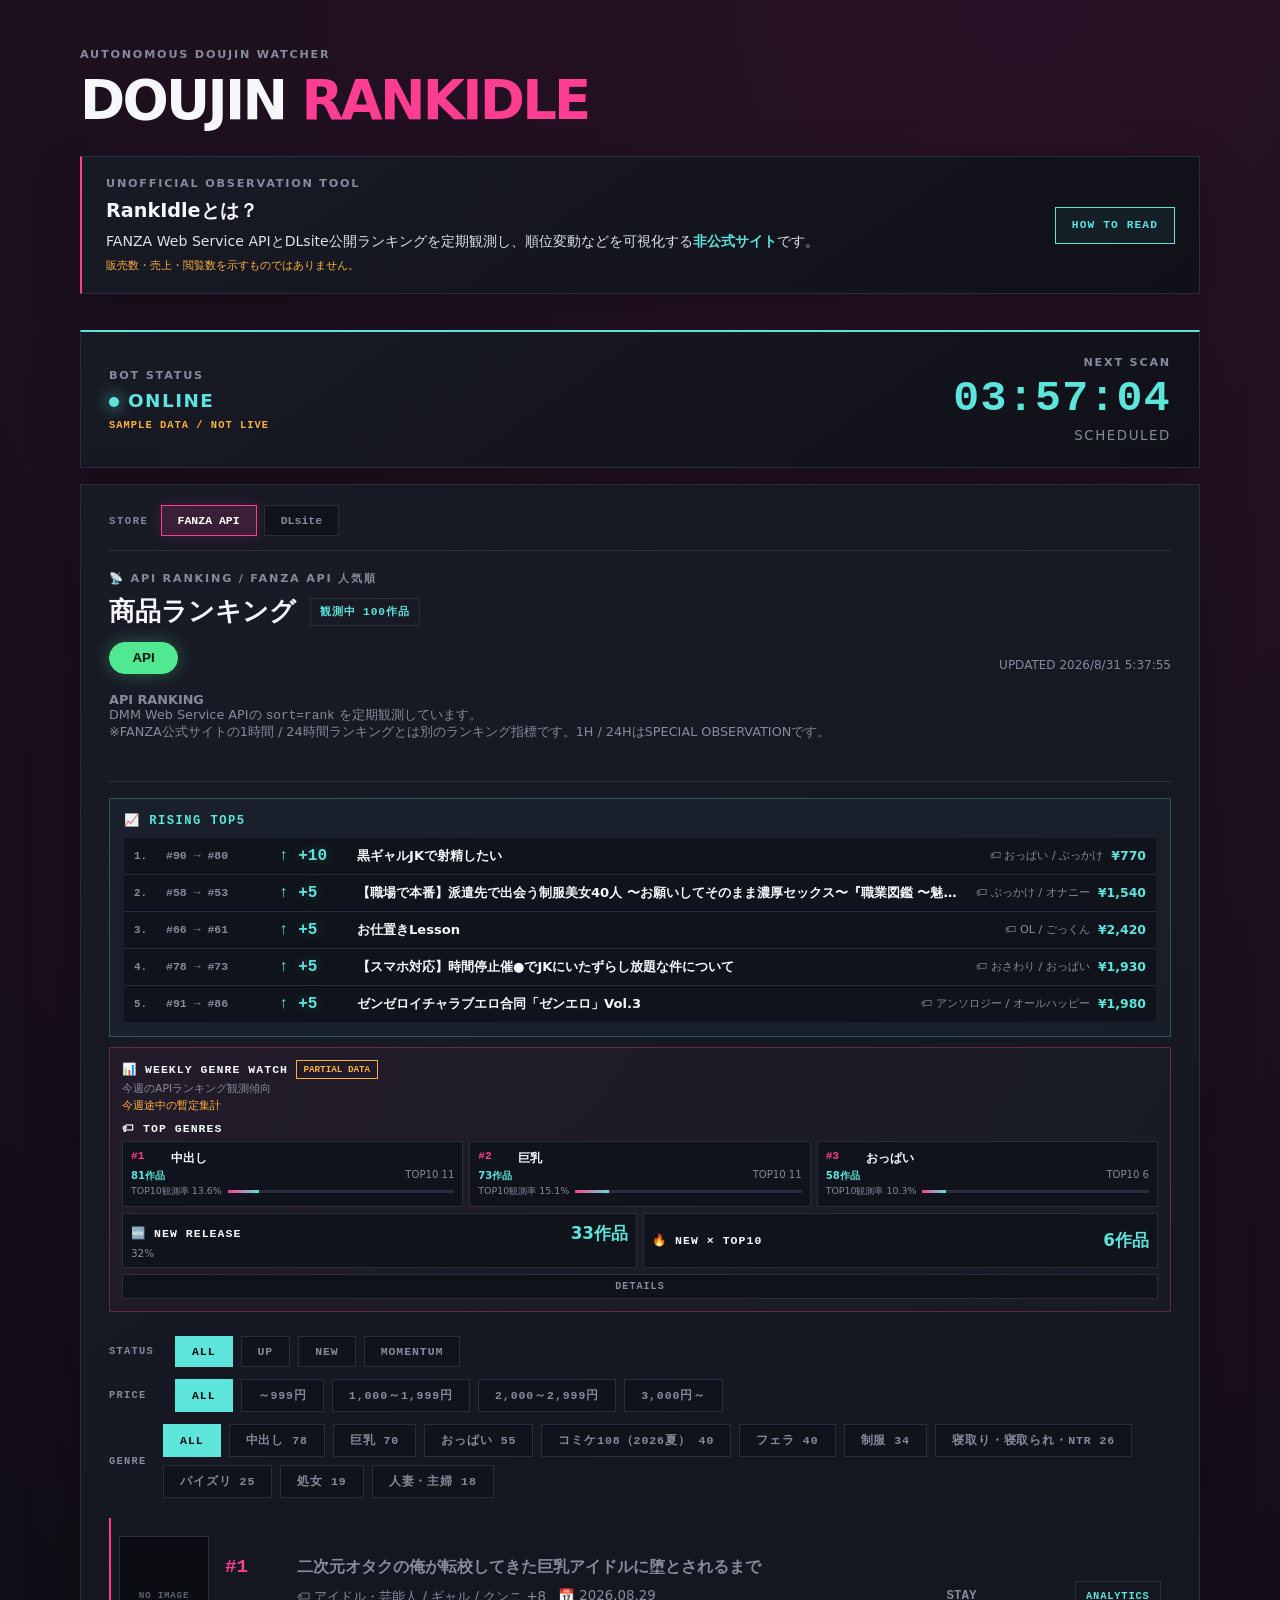
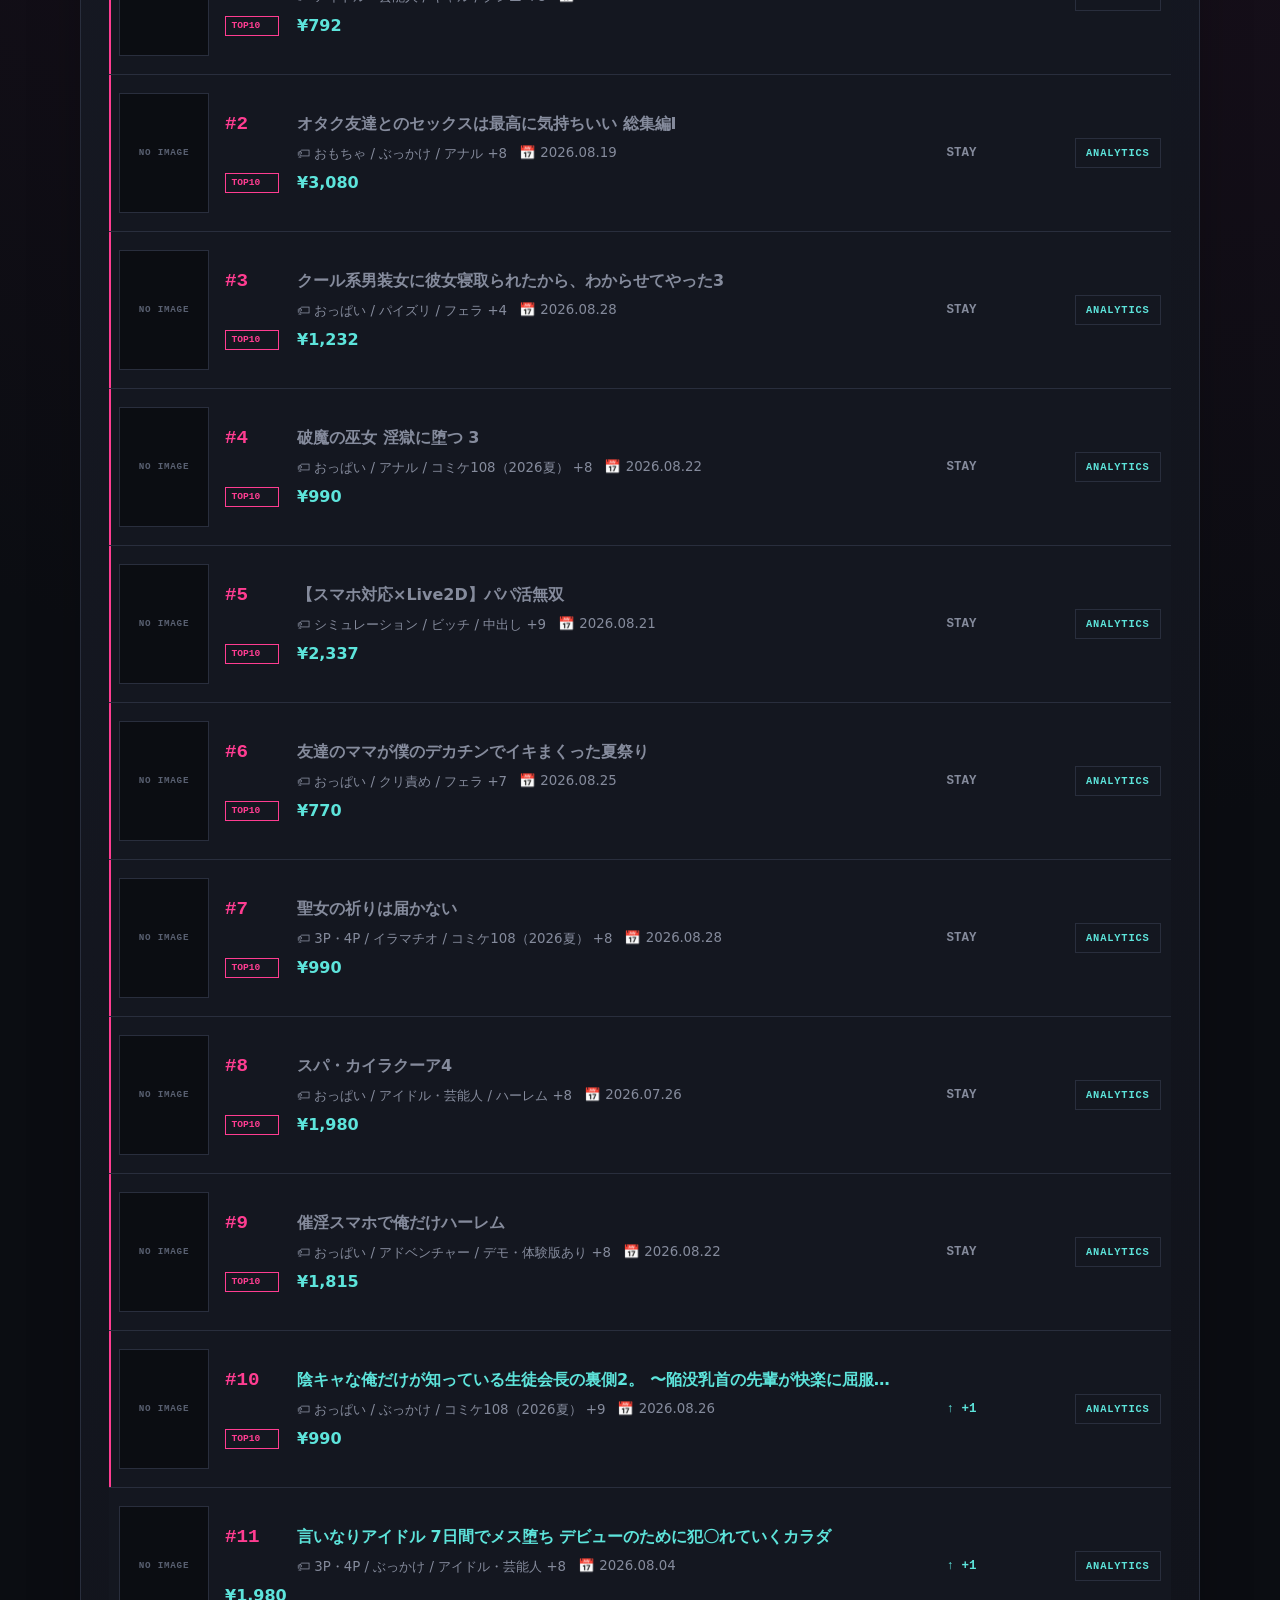
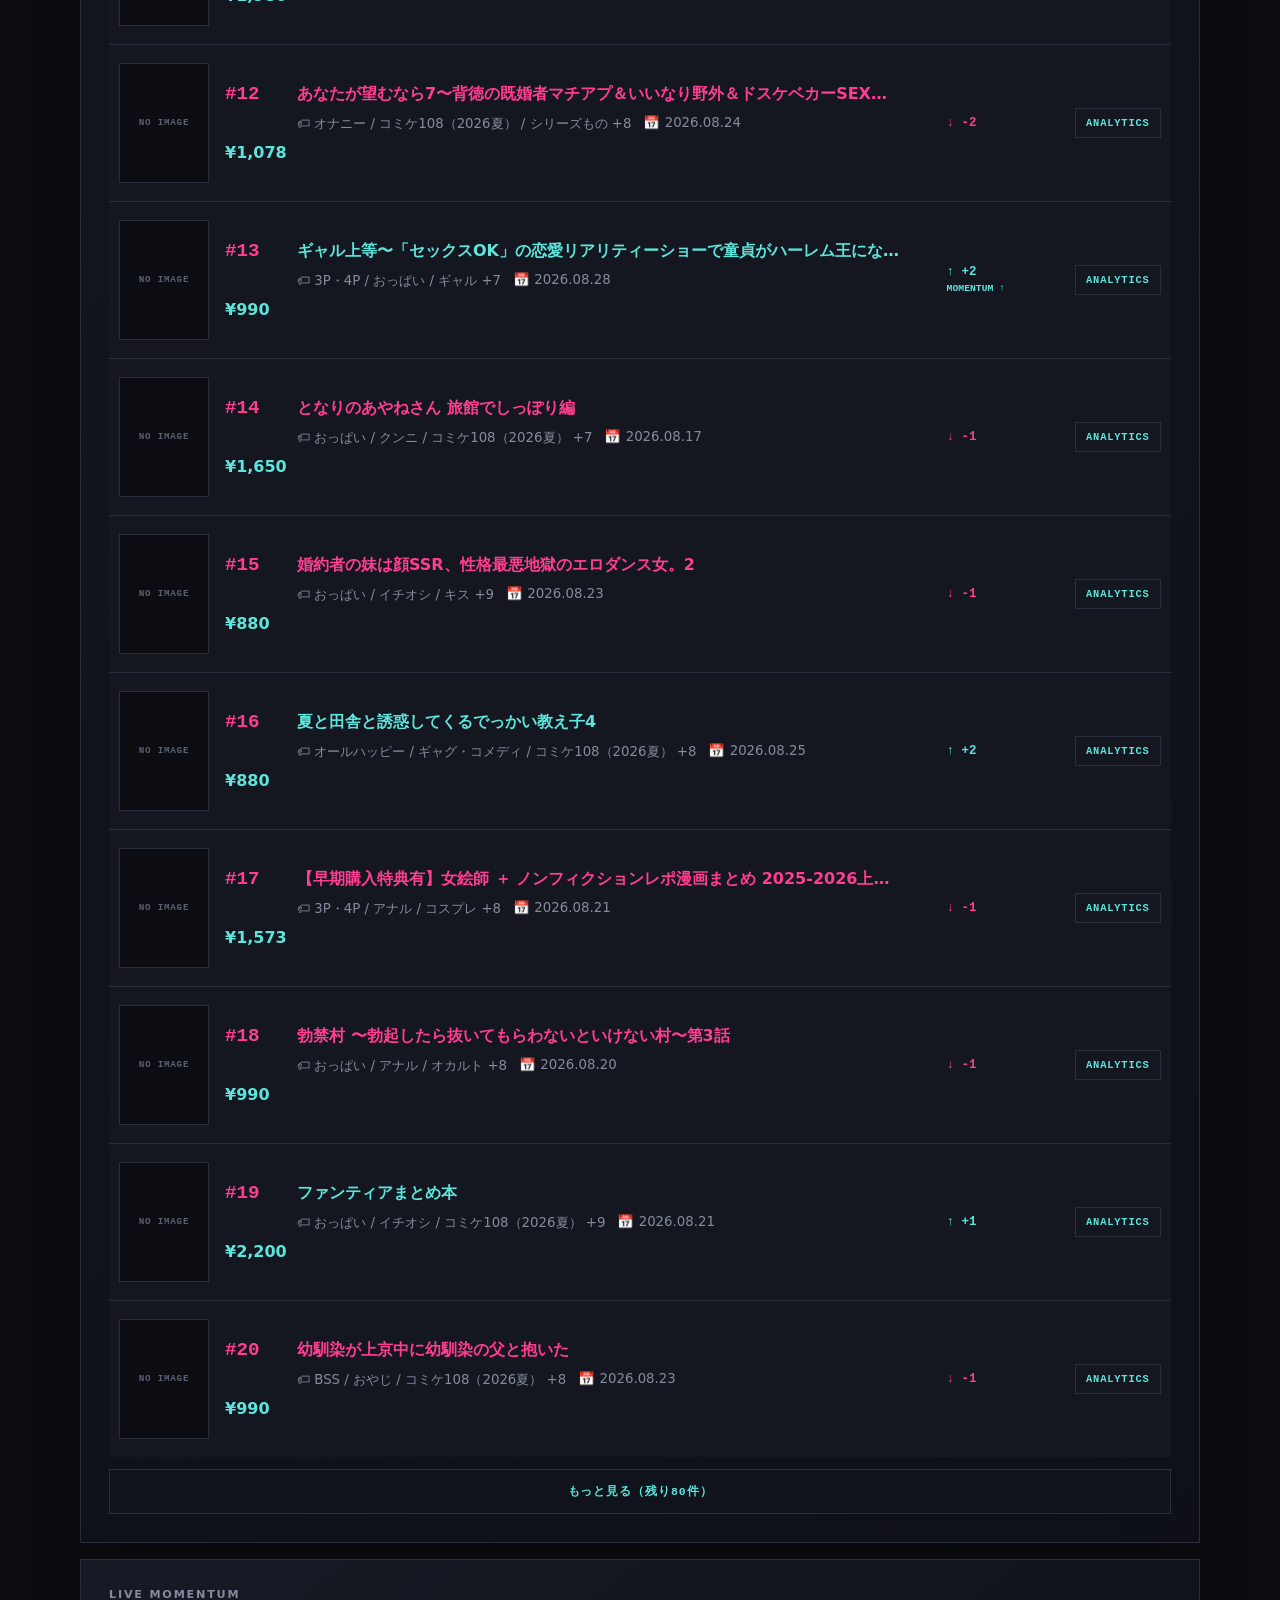
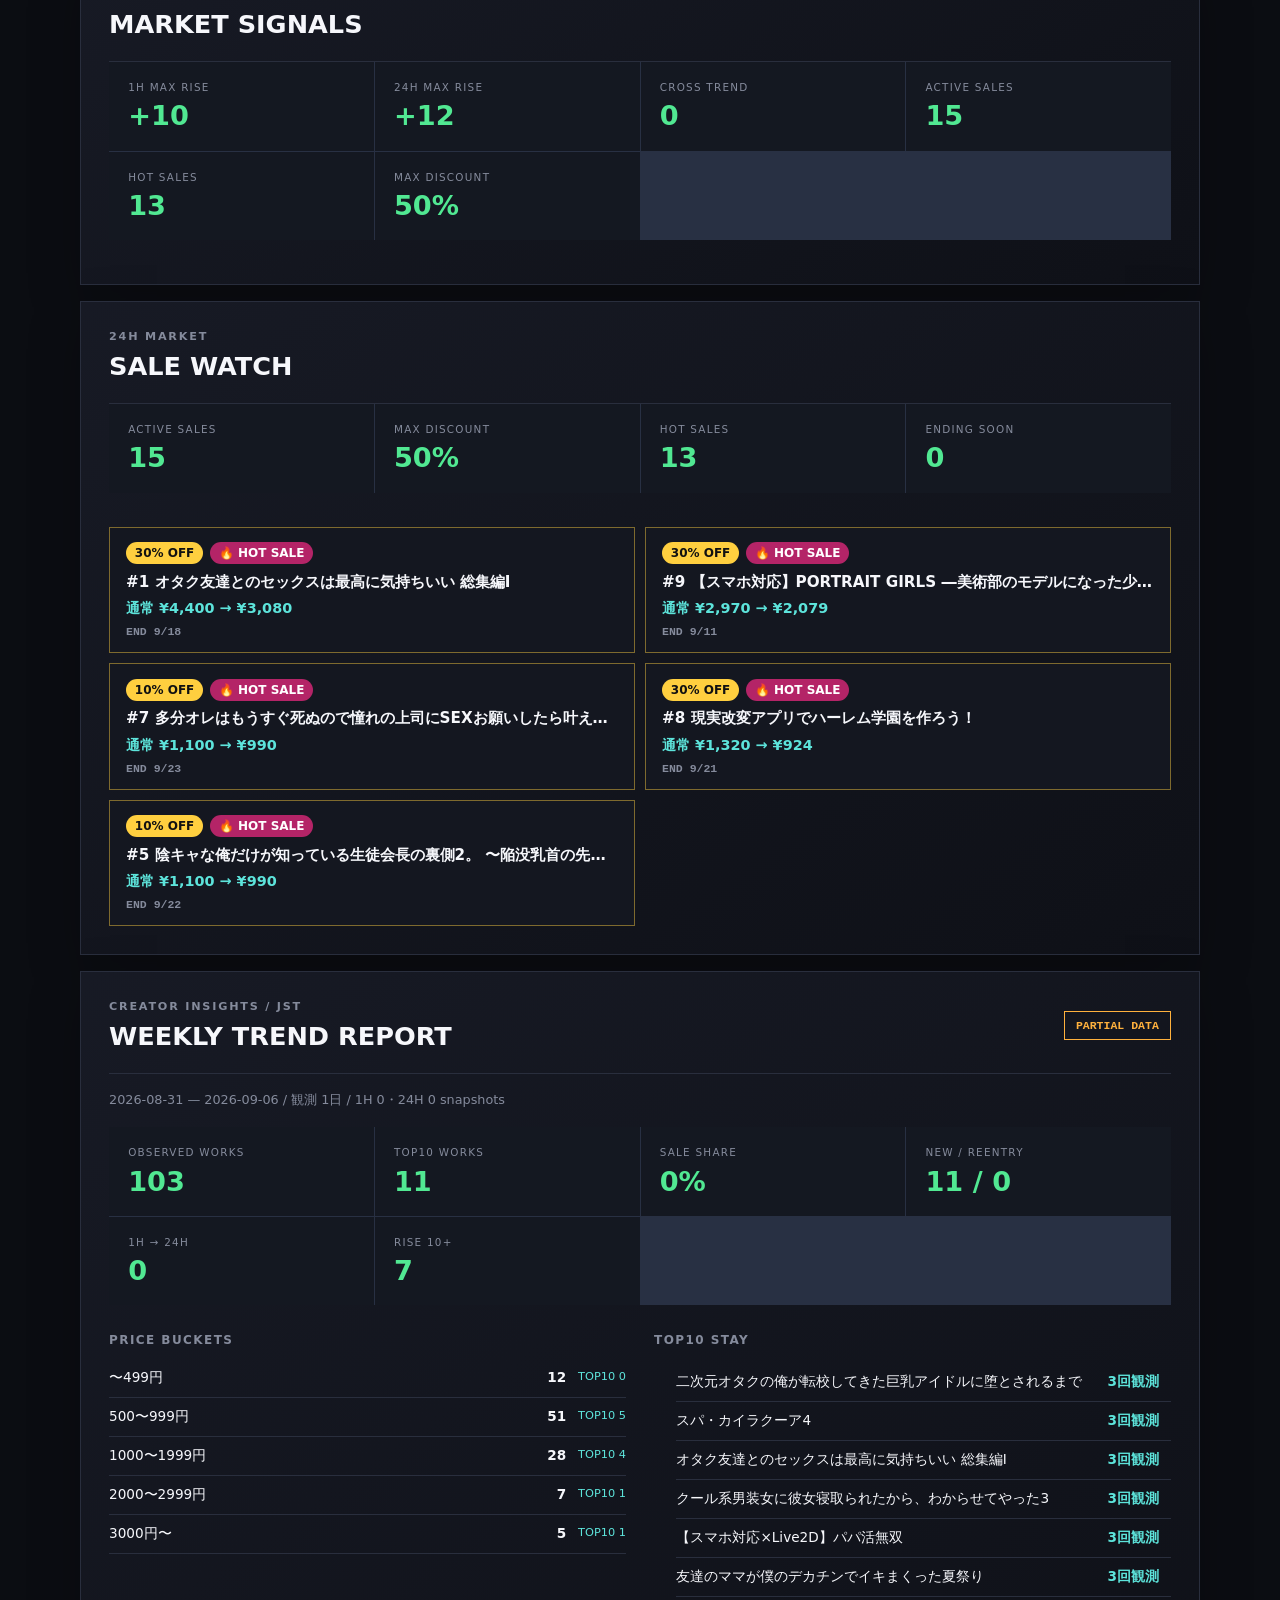
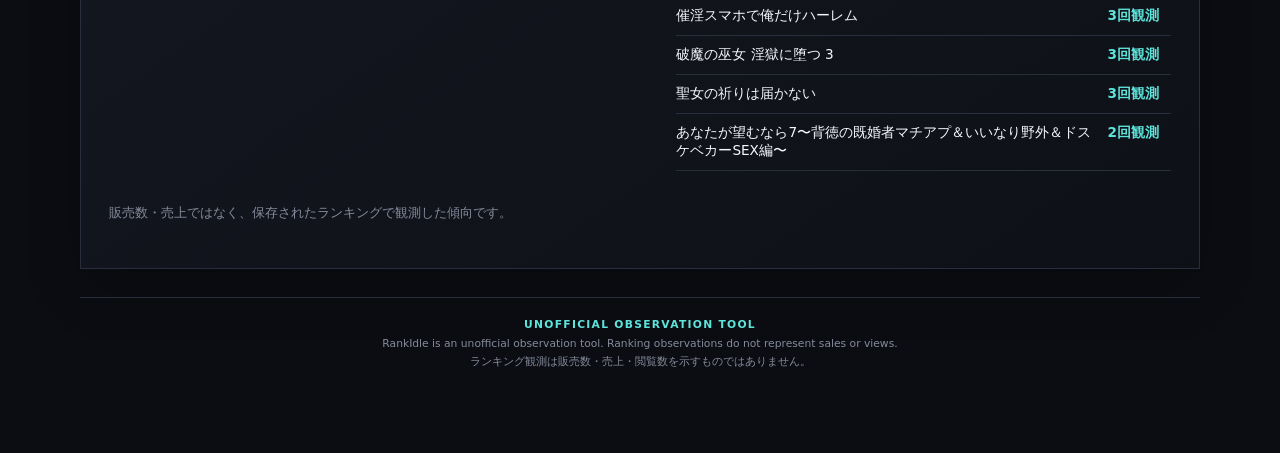
==== commit 2f97d773: "Add DLsite ranking to public UI" ====
--- a/docs/index.html
+++ b/docs/index.html
@@ -18,7 +18,7 @@
         <div>
           <p class="eyebrow">UNOFFICIAL OBSERVATION TOOL</p>
           <h2 id="onboardingTitle">RankIdleとは？</h2>
-          <p>FANZA Web Service APIのランキングを定期観測し、順位変動・ジャンル・価格帯・新作傾向を可視化する<strong>非公式サイト</strong>です。</p>
+          <p>FANZA Web Service APIとDLsite公開ランキングを定期観測し、順位変動などを可視化する<strong>非公式サイト</strong>です。</p>
           <small>販売数・売上・閲覧数を示すものではありません。</small>
         </div>
         <button id="onboardingToggle" class="onboarding-toggle" type="button" aria-expanded="false" aria-controls="onboardingGuide">HOW TO READ</button>
@@ -37,6 +37,7 @@
           <article><h3>TOP10観測率</h3><p>週次観測期間中、対象ジャンル作品のうちTOP10で観測された作品数の比率。販売率・購入率ではありません。</p></article>
           <article><h3>WEEKLY GENRE WATCH</h3><p>保存したAPIランキングsnapshotから、ジャンル、新作比率、TOP10観測数、ジャンル別価格中央値などを集計します。</p></article>
           <article><h3>PRICE</h3><p>DMM/FANZA APIから取得した商品価格。価格中央値は観測作品の価格中央値です。</p></article>
+          <article><h3>DLSITE RANKING</h3><p>DLsiteの公開ランキングTOP20を定期観測しています。UP / DOWN / STAYは前回観測との順位差、NEWは初観測、REENTRYは一度TOP20外になった後の再登場です。FANZA APIランキングとは別の観測ソースです。</p></article>
         </div>
         <aside class="guide-notice" aria-label="ランキング観測データについての注意">
           <strong>NOTICE</strong>
@@ -56,7 +57,9 @@
 
 
     <section class="products panel">
+      <nav class="store-switch" aria-label="ストア切り替え"><span>STORE</span><button type="button" data-store="fanza" class="active" aria-pressed="true">FANZA API</button><button type="button" data-store="dlsite" aria-pressed="false">DLsite</button></nav>
       <div class="section-title"><div><p class="eyebrow" id="trendLabel">📡 API RANKING / FANZA API 人気順</p><div class="ranking-heading"><h2>商品ランキング</h2><div class="ranking-counts"><strong id="observedCount" class="observed-count">観測中 0作品</strong><small id="filteredCount" class="filtered-count" hidden>FILTERED 0</small></div></div><div class="ranking-tabs"><button data-ranking="api" class="active">API</button><button data-ranking="1h" hidden>1H</button><button data-ranking="24h" hidden>24H</button></div><p class="weekly-note"><strong>API RANKING</strong><br>DMM Web Service APIの <code>sort=rank</code> を定期観測しています。<br>※FANZA公式サイトの1時間 / 24時間ランキングとは別のランキング指標です。1H / 24HはSPECIAL OBSERVATIONです。</p></div><span id="updatedAt">未取得</span></div>
+      <section id="dlsiteIntro" class="dlsite-intro" hidden><p>DLsite公開ランキングTOP20を定期観測しています。順位変動はRankIdleが前回snapshotとの差から算出しています。</p><strong>販売数・売上・閲覧数を示すものではありません。</strong><div class="dlsite-summary"><span><small>LAST SCAN</small><b id="dlsiteLastScan">--:--</b></span><span><small>ITEMS</small><b id="dlsiteItems">0</b></span><span><small>STATUS</small><b id="dlsiteStatus">CHECKING</b></span></div></section>
       <section id="risingSection" class="rising-section" aria-labelledby="risingHeading"><h3 id="risingHeading">📈 RISING TOP5</h3><div id="risingList" class="rising-list"><p class="rising-empty">まだ急上昇データはないよ。次の観測を待ってね📡</p></div></section>
       <section id="weeklyGenreWatch" class="weekly-genre-watch" aria-labelledby="weeklyGenreHeading">
         <div class="genre-watch-head"><div><div class="genre-watch-title"><h3 id="weeklyGenreHeading">📊 WEEKLY GENRE WATCH</h3><b id="weeklyGenreStatus" class="weekly-status partial" hidden>PARTIAL DATA</b></div><p>今週のAPIランキング観測傾向</p></div></div>
@@ -71,6 +74,7 @@
         </div>
       </section>
       <div id="apiFilters" class="api-filter-groups"><div class="filter-group"><span>STATUS</span><div class="ranking-filters" aria-label="APIランキングステータスフィルター"><button type="button" data-api-filter="all" class="active">ALL</button><button type="button" data-api-filter="up">UP</button><button type="button" data-api-filter="new">NEW</button><button type="button" data-api-filter="momentum">MOMENTUM</button></div></div><div class="filter-group"><span>PRICE</span><div class="ranking-filters price-filters" aria-label="APIランキング価格帯フィルター"><button type="button" data-api-price-filter="all" class="active">ALL</button><button type="button" data-api-price-filter="under1000">～999円</button><button type="button" data-api-price-filter="1000to1999">1,000～1,999円</button><button type="button" data-api-price-filter="2000to2999">2,000～2,999円</button><button type="button" data-api-price-filter="3000plus">3,000円～</button></div></div><div class="filter-group"><span>GENRE</span><div id="apiGenreFilters" class="ranking-filters genre-filters" aria-label="APIランキングジャンルフィルター"></div></div></div>
+      <div id="dlsiteFilters" class="api-filter-groups" hidden><div class="filter-group"><span>STATUS</span><div class="ranking-filters" aria-label="DLsiteランキングステータスフィルター"><button type="button" data-dlsite-filter="all" class="active">ALL</button><button type="button" data-dlsite-filter="up">UP</button><button type="button" data-dlsite-filter="down">DOWN</button><button type="button" data-dlsite-filter="stay">STAY</button><button type="button" data-dlsite-filter="new">NEW</button><button type="button" data-dlsite-filter="reentry">REENTRY</button></div></div><div class="filter-group"><span>PRICE</span><div class="ranking-filters price-filters"><button type="button" data-dlsite-price="all" class="active">ALL</button><button type="button" data-dlsite-price="under1000">≤999</button><button type="button" data-dlsite-price="1000to1999">1000–1999</button><button type="button" data-dlsite-price="2000to2999">2000–2999</button><button type="button" data-dlsite-price="3000plus">3000+</button></div></div></div>
       <div id="productList" class="product-list"><p class="empty">データをロード中...</p></div>
       <button id="rankingMore" class="ranking-more" type="button">もっと見る（21〜100位）</button>
     </section>
--- a/docs/style.css
+++ b/docs/style.css
@@ -33,6 +33,10 @@
 .ranking-tabs { display:flex; gap:.5rem; margin-top:.8rem }
 .ranking-tabs button { border:1px solid #3c465e; background:#171b25; color:#aeb7c8; padding:.45rem 1.4rem; border-radius:999px; cursor:pointer; font-weight:800 }
 .ranking-tabs button.active { color:#07120d; background:#51e892; border-color:#51e892; box-shadow:0 0 18px #51e89255 }
+.store-switch{display:flex;align-items:center;gap:7px;margin:-8px 0 20px;padding-bottom:14px;border-bottom:1px solid var(--line)}.store-switch>span{margin-right:5px;color:var(--muted);font:900 .65rem monospace;letter-spacing:.16em}.store-switch button{padding:.5rem 1rem;border:1px solid var(--line);background:#10131b;color:var(--muted);font:900 .72rem monospace;cursor:pointer}.store-switch button.active{border-color:var(--pink);color:#fff;background:rgba(255,61,145,.15);box-shadow:0 0 14px rgba(255,61,145,.18)}
+.dlsite-intro{margin:14px 0;padding:14px;border-left:2px solid var(--pink);background:#10131b}.dlsite-intro[hidden]{display:none}.dlsite-intro>p{color:#dfe2eb;font-size:.8rem;line-height:1.65}.dlsite-intro>strong{display:block;margin-top:4px;color:var(--amber);font-size:.7rem}.dlsite-summary{display:flex;gap:24px;margin-top:12px}.dlsite-summary span{display:flex;flex-direction:column;gap:3px}.dlsite-summary small{color:var(--muted);font:800 .6rem monospace;letter-spacing:.1em}.dlsite-summary b{font:900 .78rem monospace}.online-text{color:var(--cyan)}
+.dlsite-product-row{min-width:0;background:var(--panel);border-left:2px solid transparent}.dlsite-product-row.rank-up{border-left-color:var(--cyan)}.dlsite-product-row.rank-down{border-left-color:var(--pink)}.dlsite-product{display:grid;grid-template-columns:52px 76px minmax(0,1fr) auto;align-items:center;gap:14px;min-width:0;padding:15px 14px;color:inherit;text-decoration:none}.dlsite-product:hover{background:#1d202c}.dlsite-product-body{display:flex;flex-direction:column;min-width:0;gap:5px}.dlsite-title{overflow-wrap:anywhere;font-size:.9rem;line-height:1.4}.dlsite-product-body small{color:var(--muted);font:.65rem monospace}.dlsite-product .price{font-size:.85rem}
+@media(max-width:650px){.store-switch{margin-top:-3px;flex-wrap:wrap}.store-switch button{flex:1;min-height:40px}.store-switch>span{flex-basis:100%}.dlsite-summary{gap:16px;justify-content:space-between}.dlsite-product{grid-template-columns:40px auto minmax(0,1fr);gap:6px 9px;padding:12px 8px}.dlsite-product-body{grid-column:2/-1}.dlsite-product .price{grid-column:2}.dlsite-title{font-size:.82rem}.dlsite-product-body small{font-size:.61rem}.dlsite-product .rank-change{justify-self:end}.dlsite-product-row{max-width:100%;overflow:hidden}}
 .modules .module { display:flex; flex-direction:column; gap:.6rem }
 .modules .module small { color:#97a1b3; line-height:1.7 }
 .signals { grid-template-columns:repeat(4,1fr); gap:1px; background:#283043 }
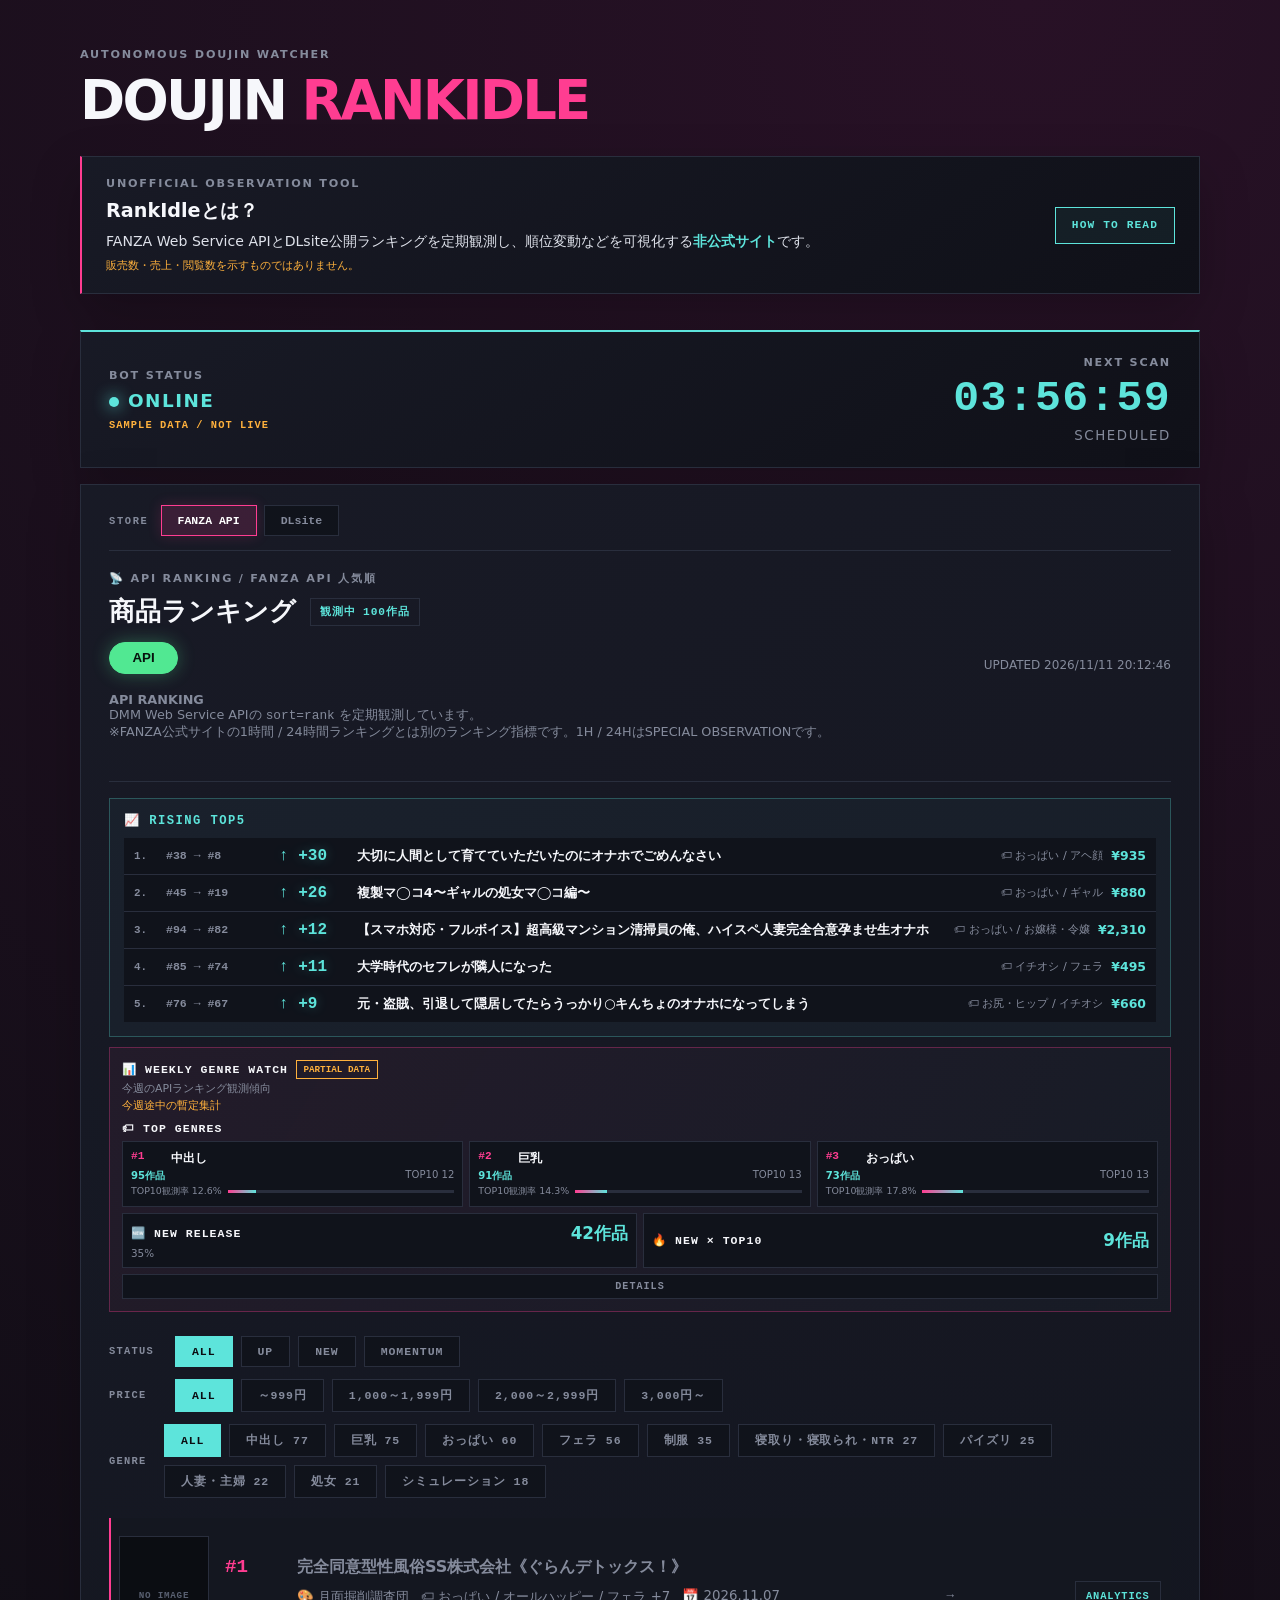
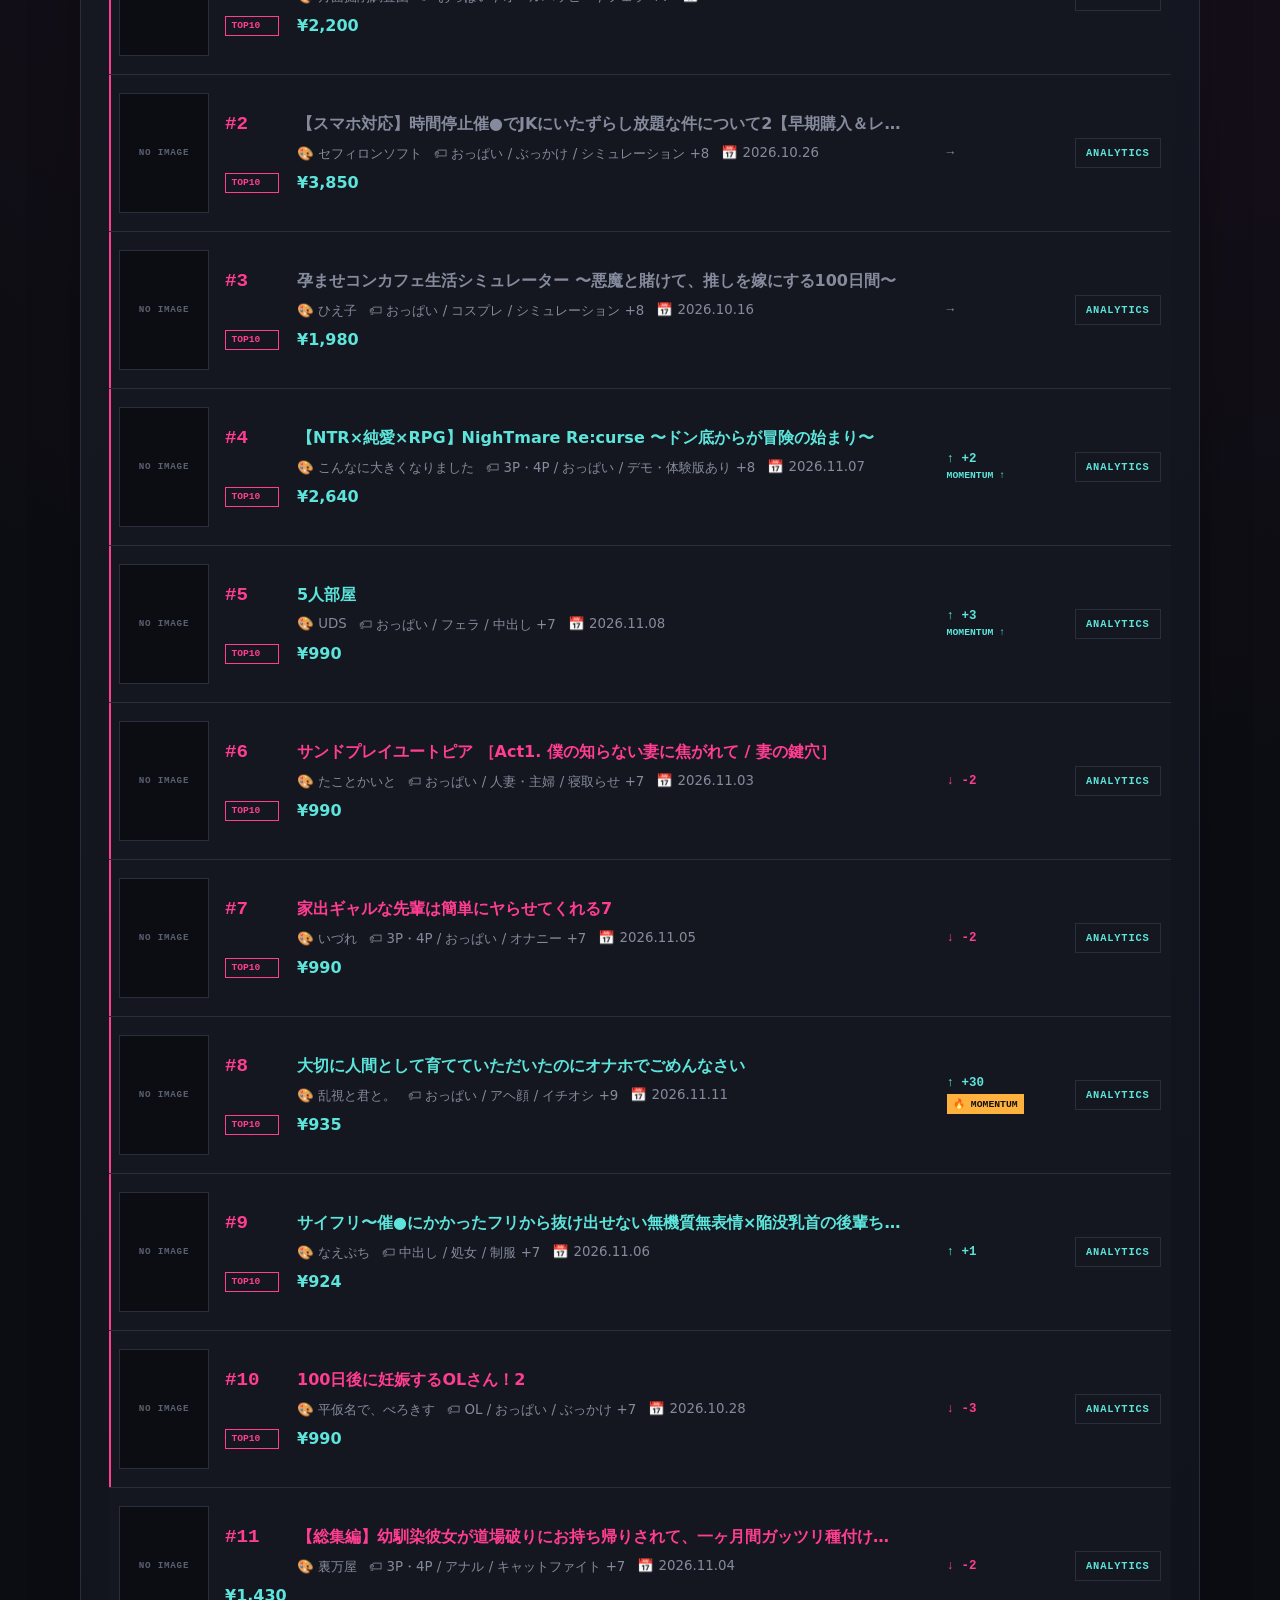
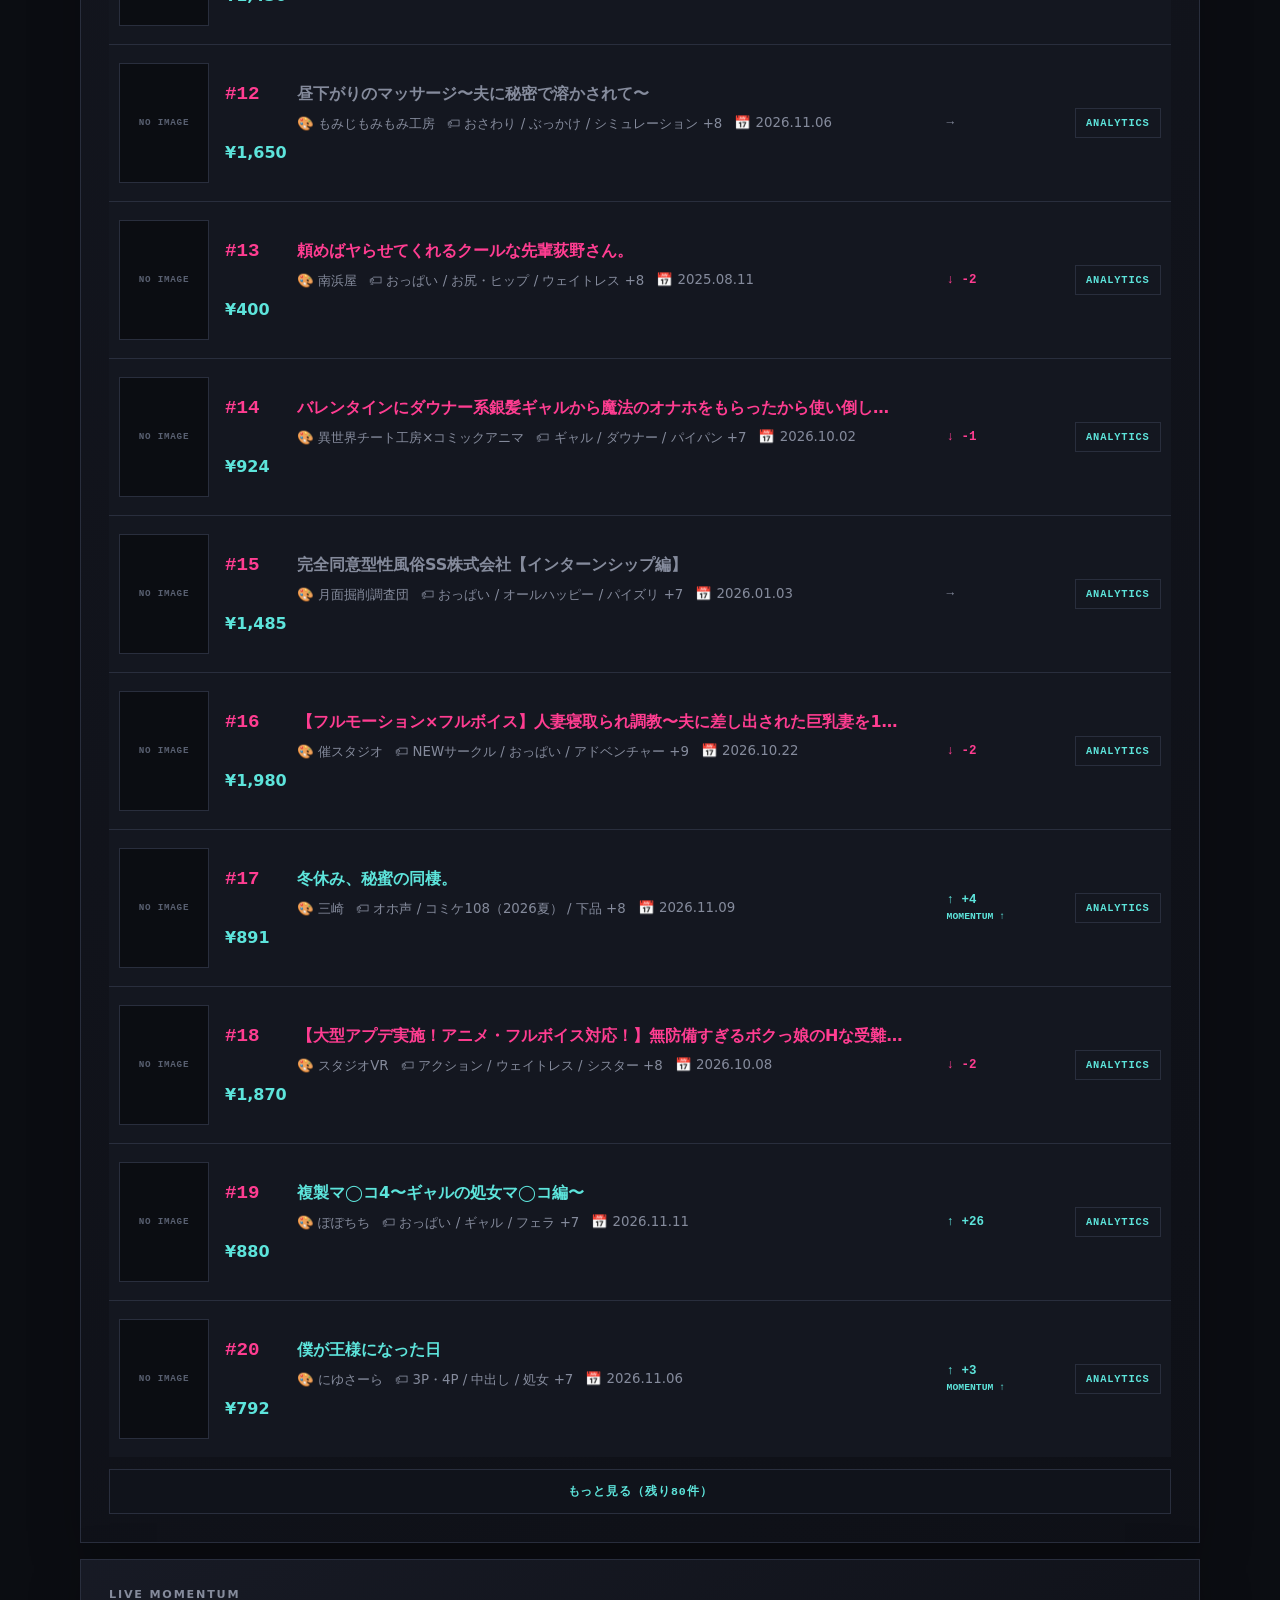
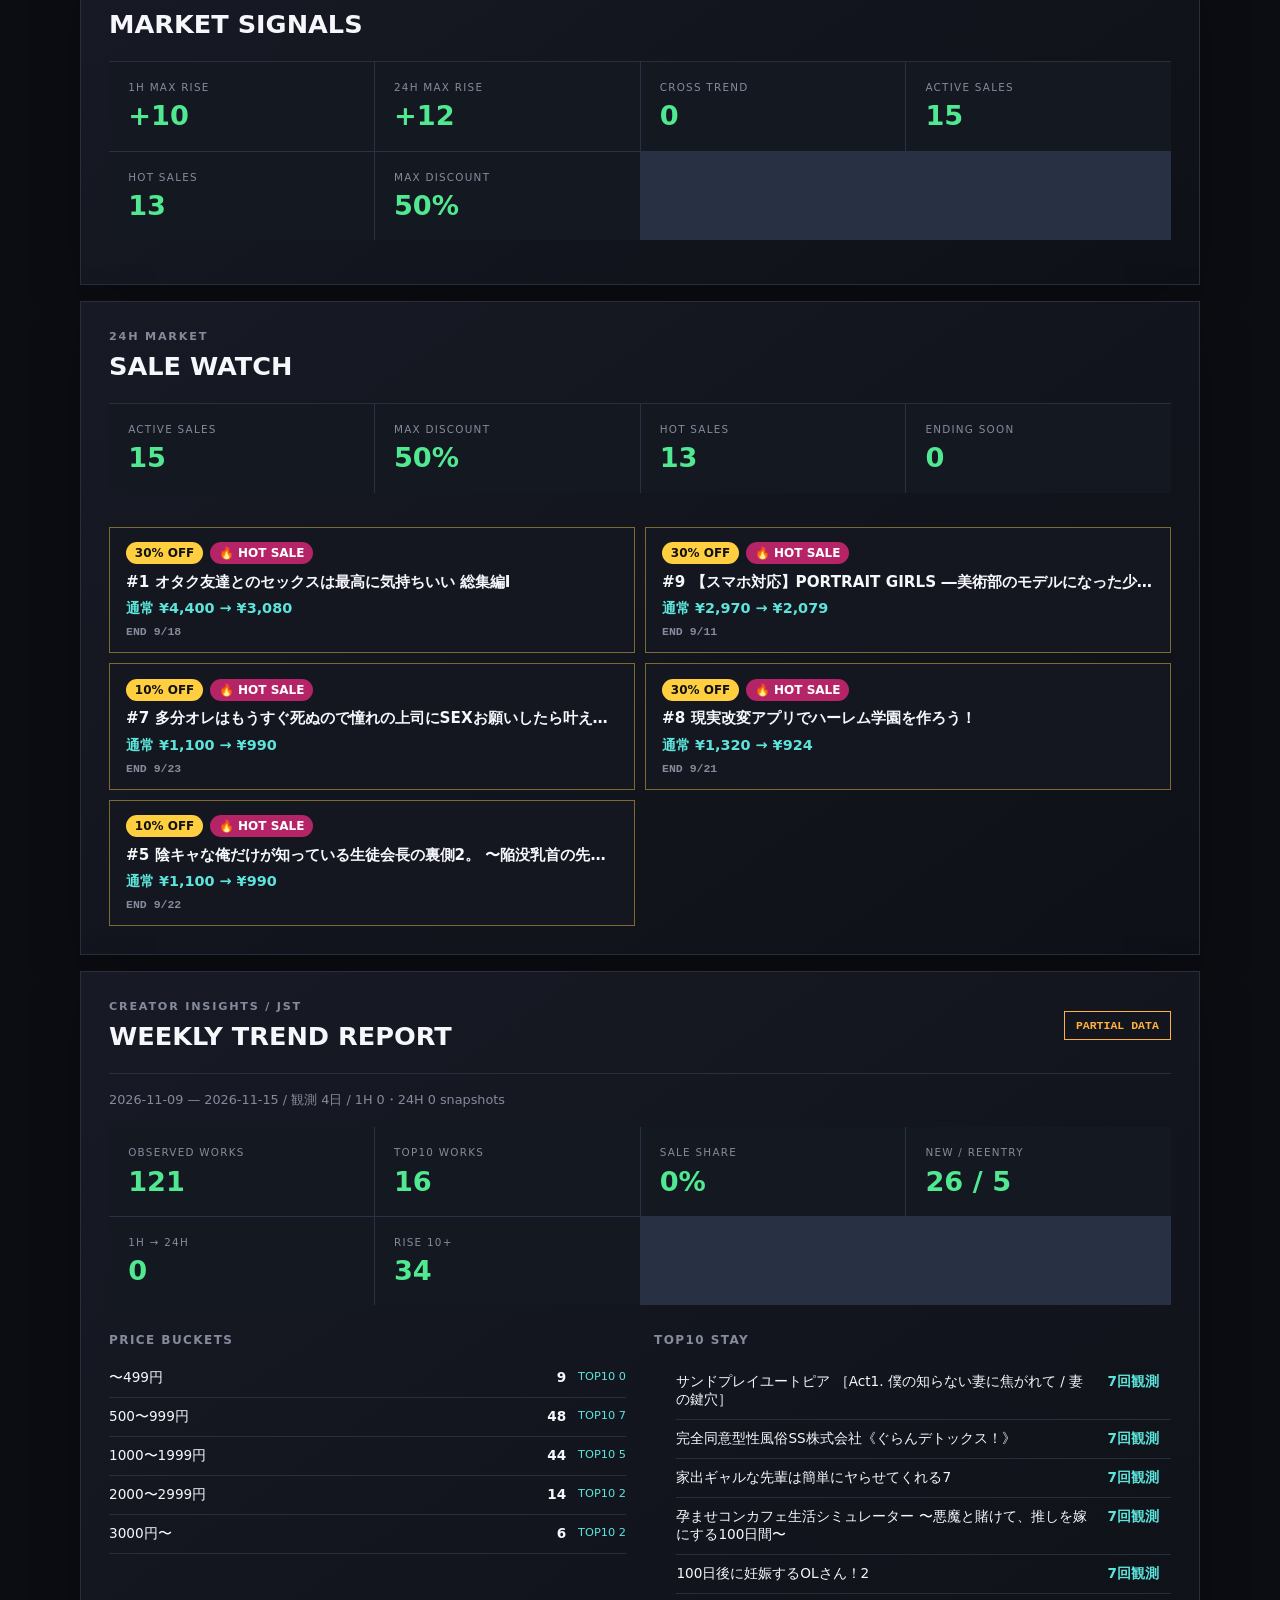
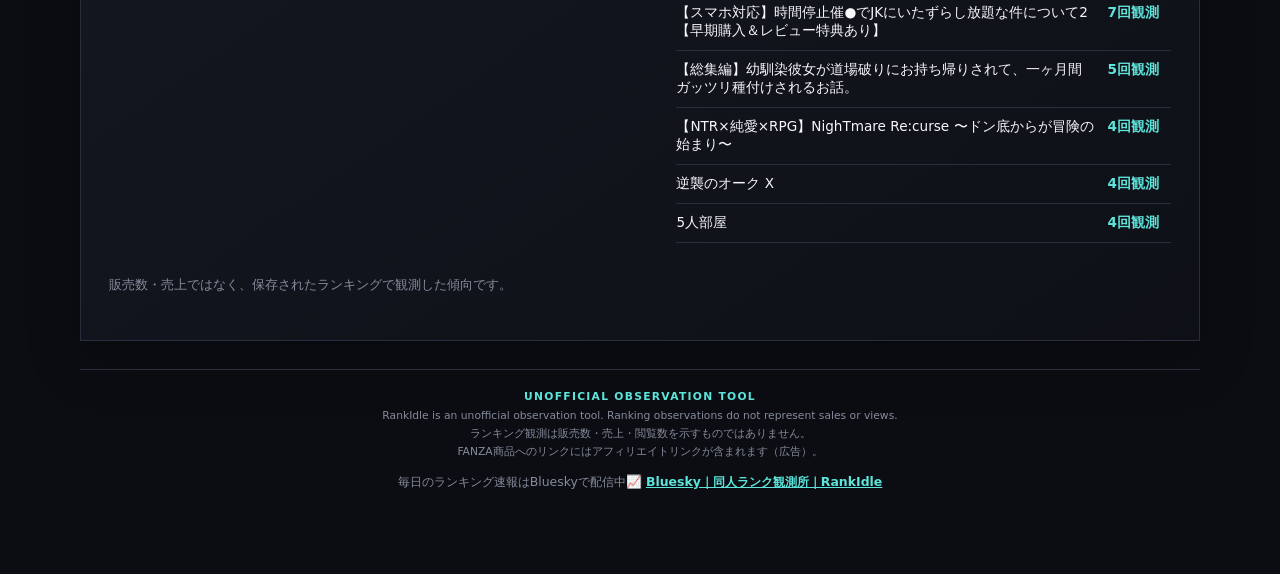
==== commit da4a1e19: "ダッシュボードのフッターにBlueskyフォローリンクとFANZA広告表記を追加" ====
--- a/docs/index.html
+++ b/docs/index.html
@@ -82,7 +82,7 @@
     <section class="panel game-section sale-watch"><div class="section-title"><div><p class="eyebrow">24H MARKET</p><h2>SALE WATCH</h2></div></div><div id="saleMetrics" class="metrics signals"></div><div id="saleList" class="sale-list"><p class="empty">セール情報はまだないよ。</p></div></section>
     <section class="panel game-section weekly-report"><div class="section-title"><div><p class="eyebrow">CREATOR INSIGHTS / JST</p><h2>WEEKLY TREND REPORT</h2></div><b id="weeklyStatus" class="weekly-status">LOADING</b></div><p id="weeklyPeriod" class="weekly-period"></p><div id="weeklyMetrics" class="metrics signals"></div><div class="weekly-columns"><div><h3>PRICE BUCKETS</h3><div id="weeklyPrices"></div></div><div><h3>TOP10 STAY</h3><ol id="weeklyStays"></ol></div></div><p class="weekly-note">販売数・売上ではなく、保存されたランキングで観測した傾向です。</p></section>
 
-    <footer><strong>UNOFFICIAL OBSERVATION TOOL</strong><br>RankIdle is an unofficial observation tool. Ranking observations do not represent sales or views.<br>ランキング観測は販売数・売上・閲覧数を示すものではありません。</footer>
+    <footer><strong>UNOFFICIAL OBSERVATION TOOL</strong><br>RankIdle is an unofficial observation tool. Ranking observations do not represent sales or views.<br>ランキング観測は販売数・売上・閲覧数を示すものではありません。<br>FANZA商品へのリンクにはアフィリエイトリンクが含まれます（広告）。<p class="follow-links">毎日のランキング速報はBlueskyで配信中📈 <a href="https://bsky.app/profile/doujinrankidle.bsky.social" target="_blank" rel="noopener">Bluesky｜同人ランク観測所｜RankIdle</a></p></footer>
   </main>
   <script src="app.js" defer></script>
 </body>
--- a/docs/style.css
+++ b/docs/style.css
@@ -6,7 +6,7 @@
 h1,h2,p { margin:0; } h1 { font-size:clamp(1.8rem,5vw,3.4rem); letter-spacing:-.05em; } h1 span { color:var(--pink); } h2 { font-size:1.6rem; } .bot-level { margin-top:10px; color:var(--muted); letter-spacing:.08em; } .bot-level strong { color:var(--cyan); }
 .eyebrow,.label { color:var(--muted); font-weight:800; font-size:.7rem; letter-spacing:.16em; margin-bottom:8px; } .mode-badge { padding:10px 16px; border:1px solid currentColor; font-size:.72rem; font-weight:900; letter-spacing:.14em; white-space:nowrap; } .mode-badge.mock { color:var(--amber); background:rgba(255,177,61,.08); } .mode-badge.live { color:var(--cyan); background:rgba(93,228,219,.08); }
 .panel { border:1px solid var(--line); background:linear-gradient(145deg,rgba(24,27,38,.96),rgba(15,17,24,.96)); box-shadow:0 18px 50px rgba(0,0,0,.22); } .status-panel { margin:36px 0 16px; padding:24px 28px; border-top:2px solid var(--cyan); }
-.onboarding{margin-top:24px;padding:20px 24px;border-left:2px solid var(--pink)}.onboarding-summary{display:flex;align-items:center;justify-content:space-between;gap:28px}.onboarding-summary h2{margin-bottom:6px;font-size:1.2rem}.onboarding-summary p:not(.eyebrow){max-width:760px;color:#dfe2eb;font-size:.88rem;line-height:1.65}.onboarding-summary p strong{color:var(--cyan)}.onboarding-summary small{display:block;margin-top:5px;color:var(--amber);font-size:.7rem}.onboarding-toggle,.onboarding-close{flex:none;border:1px solid var(--cyan);background:rgba(93,228,219,.06);color:var(--cyan);padding:.72rem 1rem;font:900 .7rem monospace;letter-spacing:.1em;cursor:pointer}.onboarding-toggle:hover,.onboarding-toggle[aria-expanded="true"],.onboarding-close:hover{background:var(--cyan);color:var(--bg)}.onboarding-guide[hidden]{display:none}.onboarding-guide{margin-top:18px;padding-top:16px;border-top:1px solid var(--line)}.guide-intro{padding:10px 12px;border-left:2px solid var(--cyan);background:#10131b}.guide-intro p{font-size:.78rem;line-height:1.6}.guide-intro strong,.term-grid h3{color:var(--cyan)}.term-grid{display:grid;grid-template-columns:repeat(2,minmax(0,1fr));gap:8px;margin-top:10px}.term-grid article{min-width:0;padding:12px;border:1px solid var(--line);background:#10131b}.term-grid h3{margin:0 0 6px;font:900 .72rem monospace;letter-spacing:.08em}.term-grid p{color:#bdc2d0;font-size:.74rem;line-height:1.55;overflow-wrap:anywhere}.term-grid b{color:#f6f7fb}.guide-notice{margin-top:10px;padding:12px;border:1px solid rgba(255,177,61,.35);background:rgba(255,177,61,.04)}.guide-notice strong{color:var(--amber);font:900 .7rem monospace;letter-spacing:.12em}.guide-notice p{margin-top:5px;color:var(--muted);font-size:.72rem;line-height:1.55}.onboarding-close{display:block;margin:10px 0 0 auto;border-color:var(--line);color:var(--muted);background:transparent}footer{margin-top:28px;padding:18px 8px 0;border-top:1px solid var(--line);color:var(--muted);font-size:.67rem;line-height:1.7;text-align:center}footer strong{color:var(--cyan);letter-spacing:.12em}
+.onboarding{margin-top:24px;padding:20px 24px;border-left:2px solid var(--pink)}.onboarding-summary{display:flex;align-items:center;justify-content:space-between;gap:28px}.onboarding-summary h2{margin-bottom:6px;font-size:1.2rem}.onboarding-summary p:not(.eyebrow){max-width:760px;color:#dfe2eb;font-size:.88rem;line-height:1.65}.onboarding-summary p strong{color:var(--cyan)}.onboarding-summary small{display:block;margin-top:5px;color:var(--amber);font-size:.7rem}.onboarding-toggle,.onboarding-close{flex:none;border:1px solid var(--cyan);background:rgba(93,228,219,.06);color:var(--cyan);padding:.72rem 1rem;font:900 .7rem monospace;letter-spacing:.1em;cursor:pointer}.onboarding-toggle:hover,.onboarding-toggle[aria-expanded="true"],.onboarding-close:hover{background:var(--cyan);color:var(--bg)}.onboarding-guide[hidden]{display:none}.onboarding-guide{margin-top:18px;padding-top:16px;border-top:1px solid var(--line)}.guide-intro{padding:10px 12px;border-left:2px solid var(--cyan);background:#10131b}.guide-intro p{font-size:.78rem;line-height:1.6}.guide-intro strong,.term-grid h3{color:var(--cyan)}.term-grid{display:grid;grid-template-columns:repeat(2,minmax(0,1fr));gap:8px;margin-top:10px}.term-grid article{min-width:0;padding:12px;border:1px solid var(--line);background:#10131b}.term-grid h3{margin:0 0 6px;font:900 .72rem monospace;letter-spacing:.08em}.term-grid p{color:#bdc2d0;font-size:.74rem;line-height:1.55;overflow-wrap:anywhere}.term-grid b{color:#f6f7fb}.guide-notice{margin-top:10px;padding:12px;border:1px solid rgba(255,177,61,.35);background:rgba(255,177,61,.04)}.guide-notice strong{color:var(--amber);font:900 .7rem monospace;letter-spacing:.12em}.guide-notice p{margin-top:5px;color:var(--muted);font-size:.72rem;line-height:1.55}.onboarding-close{display:block;margin:10px 0 0 auto;border-color:var(--line);color:var(--muted);background:transparent}footer{margin-top:28px;padding:18px 8px 0;border-top:1px solid var(--line);color:var(--muted);font-size:.67rem;line-height:1.7;text-align:center}footer strong{color:var(--cyan);letter-spacing:.12em}footer .follow-links{margin-top:10px;font-size:.78rem}footer .follow-links a{color:var(--cyan);font-weight:700}
 .online { font-size:1.15rem; font-weight:900; letter-spacing:.08em; } .online i { display:inline-block; width:10px; height:10px; margin-right:9px; border-radius:50%; background:var(--amber); box-shadow:0 0 16px currentColor; } .online.active { color:var(--cyan); } .online.active i { background:var(--cyan); } .demo-note { margin-top:8px; color:var(--amber); font:700 .65rem monospace; letter-spacing:.1em; }
 .scan { text-align:right; max-width:100%; } .scan strong { display:block; font:800 clamp(1.2rem,5vw,2.7rem)/1 monospace; color:var(--cyan); letter-spacing:.03em; } .scan small { display:block; color:var(--muted); margin-top:8px; letter-spacing:.12em; }
 .exp-panel { margin-bottom:16px; padding:22px 28px; display:grid; grid-template-columns:1fr auto; gap:14px; } .exp-panel>span { color:var(--muted); font:700 .75rem monospace; } .progress { grid-column:1/-1; height:10px; overflow:hidden; background:#090b10; border:1px solid var(--line); } .progress i { display:block; width:0; height:100%; background:linear-gradient(90deg,var(--pink),var(--cyan)); transition:width .5s ease; }
@@ -35,8 +35,8 @@
 .ranking-tabs button.active { color:#07120d; background:#51e892; border-color:#51e892; box-shadow:0 0 18px #51e89255 }
 .store-switch{display:flex;align-items:center;gap:7px;margin:-8px 0 20px;padding-bottom:14px;border-bottom:1px solid var(--line)}.store-switch>span{margin-right:5px;color:var(--muted);font:900 .65rem monospace;letter-spacing:.16em}.store-switch button{padding:.5rem 1rem;border:1px solid var(--line);background:#10131b;color:var(--muted);font:900 .72rem monospace;cursor:pointer}.store-switch button.active{border-color:var(--pink);color:#fff;background:rgba(255,61,145,.15);box-shadow:0 0 14px rgba(255,61,145,.18)}
 .dlsite-intro{margin:14px 0;padding:14px;border-left:2px solid var(--pink);background:#10131b}.dlsite-intro[hidden]{display:none}.dlsite-intro>p{color:#dfe2eb;font-size:.8rem;line-height:1.65}.dlsite-intro>strong{display:block;margin-top:4px;color:var(--amber);font-size:.7rem}.dlsite-summary{display:flex;gap:24px;margin-top:12px}.dlsite-summary span{display:flex;flex-direction:column;gap:3px}.dlsite-summary small{color:var(--muted);font:800 .6rem monospace;letter-spacing:.1em}.dlsite-summary b{font:900 .78rem monospace}.online-text{color:var(--cyan)}
-.dlsite-product-row{min-width:0;background:var(--panel);border-left:2px solid transparent}.dlsite-product-row.rank-up{border-left-color:var(--cyan)}.dlsite-product-row.rank-down{border-left-color:var(--pink)}.dlsite-product{display:grid;grid-template-columns:52px 76px minmax(0,1fr) auto;align-items:center;gap:14px;min-width:0;padding:15px 14px;color:inherit;text-decoration:none}.dlsite-product:hover{background:#1d202c}.dlsite-product-body{display:flex;flex-direction:column;min-width:0;gap:5px}.dlsite-title{overflow-wrap:anywhere;font-size:.9rem;line-height:1.4}.dlsite-product-body small{color:var(--muted);font:.65rem monospace}.dlsite-product .price{font-size:.85rem}
-@media(max-width:650px){.store-switch{margin-top:-3px;flex-wrap:wrap}.store-switch button{flex:1;min-height:40px}.store-switch>span{flex-basis:100%}.dlsite-summary{gap:16px;justify-content:space-between}.dlsite-product{grid-template-columns:40px auto minmax(0,1fr);gap:6px 9px;padding:12px 8px}.dlsite-product-body{grid-column:2/-1}.dlsite-product .price{grid-column:2}.dlsite-title{font-size:.82rem}.dlsite-product-body small{font-size:.61rem}.dlsite-product .rank-change{justify-self:end}.dlsite-product-row{max-width:100%;overflow:hidden}}
+.dlsite-product-row{min-width:0;background:var(--panel);border-left:2px solid transparent}.dlsite-product-row.rank-up{border-left-color:var(--cyan)}.dlsite-product-row.rank-down{border-left-color:var(--pink)}.dlsite-product-row.top-three{background:linear-gradient(90deg,rgba(255,61,145,.045),var(--panel) 22%)}.dlsite-product{display:grid;grid-template-columns:52px 66px minmax(0,1fr) auto auto;align-items:center;gap:10px;min-width:0;padding:11px 12px;color:inherit;text-decoration:none}.dlsite-product:hover{background:#1d202c}.dlsite-product:focus-visible,.dlsite-rising-item:focus-visible{outline:2px solid var(--cyan);outline-offset:-2px}.dlsite-title{min-width:0;overflow-wrap:anywhere;font-size:.88rem;line-height:1.3}.dlsite-meta{color:var(--muted);font:.61rem monospace;white-space:nowrap}.dlsite-product .price{justify-self:end;font-size:.82rem}.dlsite-product-row.top-three .rank{color:#ff6cab;text-shadow:0 0 10px rgba(255,61,145,.2)}
+@media(max-width:650px){.store-switch{margin-top:-3px;flex-wrap:wrap}.store-switch button{flex:1;min-height:40px}.store-switch>span{flex-basis:100%}.dlsite-summary{gap:16px;justify-content:space-between}.dlsite-product{grid-template-columns:40px 58px minmax(0,1fr) auto;grid-template-areas:"rank change . price" "title title title title" "meta meta meta meta";gap:3px 7px;padding:9px 8px;min-height:64px}.dlsite-product .rank{grid-area:rank;font-size:1rem}.dlsite-product .rank-change{grid-area:change}.dlsite-title{grid-area:title;font-size:.82rem;line-height:1.3}.dlsite-product .price{grid-area:price;font-size:.78rem}.dlsite-meta{grid-area:meta;font-size:.59rem;overflow-wrap:anywhere;white-space:normal}.dlsite-product-row{max-width:100%;overflow:hidden}}
 .modules .module { display:flex; flex-direction:column; gap:.6rem }
 .modules .module small { color:#97a1b3; line-height:1.7 }
 .signals { grid-template-columns:repeat(4,1fr); gap:1px; background:#283043 }
@@ -47,9 +47,11 @@
 .weekly-status{color:var(--cyan);border:1px solid;padding:.45rem .7rem;font:900 .72rem monospace}.weekly-status.partial{color:var(--amber)}.weekly-period,.weekly-note{margin:18px 0;color:var(--muted);font-size:.8rem}.weekly-columns{display:grid;grid-template-columns:1fr 1fr;gap:28px}.weekly-columns h3{font-size:.75rem;letter-spacing:.12em;color:var(--muted)}#weeklyPrices p,#weeklyStays li{display:grid;grid-template-columns:1fr auto auto;gap:12px;padding:10px 0;border-bottom:1px solid var(--line);font-size:.85rem}#weeklyPrices small,#weeklyStays b{color:var(--cyan)}#weeklyStays{padding-left:1.4rem}@media(max-width:650px){.weekly-columns{grid-template-columns:1fr}.weekly-status{align-self:flex-start}}
 .ranking-heading{display:flex;align-items:center;gap:14px}.ranking-counts{display:flex;align-items:center;gap:8px}.observed-count{color:var(--cyan);font:800 .7rem monospace;letter-spacing:.08em;border:1px solid var(--line);padding:.35rem .55rem}.filtered-count{color:var(--amber);font:800 .65rem monospace;letter-spacing:.08em}.api-filter-groups{padding:14px 0}.filter-group{display:flex;align-items:center;gap:14px}.filter-group>span{width:52px;color:var(--muted);font:900 .65rem monospace;letter-spacing:.12em}.ranking-filters{display:flex;flex-wrap:wrap;gap:8px;padding:6px 0}.ranking-filters button,.ranking-more{border:1px solid var(--line);background:#10131b;color:var(--muted);font:900 .72rem monospace;letter-spacing:.08em;cursor:pointer}.ranking-filters button{padding:.5rem 1rem}.ranking-filters button.active{color:var(--bg);background:var(--cyan);border-color:var(--cyan)}.ranking-more{display:block;width:100%;margin-top:12px;padding:14px;color:var(--cyan)}.ranking-more:hover{border-color:var(--cyan);background:rgba(93,228,219,.06)}.ranking-more[hidden]{display:none}
 .rising-section{margin:16px 0 4px;padding:14px;border:1px solid rgba(93,228,219,.28);background:rgba(93,228,219,.035)}.rising-section[hidden]{display:none}.rising-section h3{margin:0 0 10px;color:var(--cyan);font:900 .76rem monospace;letter-spacing:.12em}.rising-list{display:grid;gap:1px;background:var(--line)}.rising-item{display:grid;grid-template-columns:24px 105px 70px minmax(0,1fr) auto auto;align-items:center;gap:8px;min-width:0;padding:9px 10px;color:inherit;background:#10131b;text-decoration:none}.rising-item:hover{background:#191e29}.rising-order{color:var(--muted);font:800 .68rem monospace}.rising-ranks{color:var(--muted);font:800 .72rem monospace;white-space:nowrap}.rising-change{color:var(--cyan);font:900 1rem monospace;white-space:nowrap;text-shadow:0 0 12px rgba(93,228,219,.3)}.rising-title{overflow:hidden;text-overflow:ellipsis;white-space:nowrap;font-size:.82rem;font-weight:700}.rising-genres{color:var(--muted);font-size:.7rem;white-space:nowrap}.rising-price{color:var(--cyan);font-size:.78rem;font-weight:900;white-space:nowrap}.rising-empty{padding:16px;color:var(--muted);background:#10131b;font-size:.8rem;text-align:center}
+.rising-item.dlsite-rising-item{grid-template-columns:50px 62px minmax(0,1fr) auto;padding:7px 9px}.dlsite-rising-item .rising-order{display:none}.dlsite-rising-item .rising-ranks{color:var(--pink);font-size:.82rem}.dlsite-rising-item .rising-change{font-size:.82rem}.dlsite-rising-item .rising-title{white-space:normal;line-height:1.25}
 .api-product-row{grid-template-columns:minmax(0,1fr) 128px auto;border-left:2px solid transparent}.api-product-row.top10{border-left-color:var(--pink);background:linear-gradient(90deg,rgba(255,61,145,.06),var(--panel) 28%)}.api-product-row .product{grid-template-columns:54px minmax(0,1fr) auto auto}.top10-badge{color:var(--pink);border:1px solid currentColor;padding:.2rem .35rem;font:900 .6rem monospace}.api-signals{display:flex;flex-direction:column;align-items:flex-start;gap:4px}.rank-change{font:900 .78rem monospace;white-space:nowrap}.rank-up{color:var(--cyan)}.rank-down{color:var(--pink)}.rank-new{color:var(--amber)}.rank-reentry{color:var(--amber)}.rank-stay{color:var(--muted)}.momentum-badge{color:var(--cyan);font:800 .61rem monospace;white-space:nowrap}.momentum-badge.strong{color:#111;background:var(--amber);padding:.28rem .4rem}
 .product-metadata{grid-column:2/-1;color:var(--muted);white-space:normal;overflow-wrap:anywhere}.new-release-badge{color:var(--amber);font:900 .6rem monospace;white-space:nowrap}.analytics-metadata{white-space:pre-line;color:var(--muted);font-size:.75rem;line-height:1.6}
 @media(max-width:650px){.ranking-heading{align-items:flex-start;flex-direction:column;gap:8px}.ranking-counts{flex-wrap:wrap}.filter-group{align-items:flex-start;flex-direction:column;gap:2px;margin-bottom:8px}.filter-group>span{width:auto}.ranking-filters{width:100%;overflow:hidden}.ranking-filters button{flex:1 1 auto;min-width:0;padding:.5rem .55rem}.price-filters button{flex:1 1 calc(50% - 8px)}.rising-section{padding:10px}.rising-item{grid-template-columns:22px 1fr auto;gap:5px 8px}.rising-order{grid-row:1/4}.rising-ranks{grid-column:2}.rising-change{grid-column:3;grid-row:1}.rising-title{grid-column:2}.rising-genres{grid-column:2;white-space:normal}.rising-price{grid-column:3;grid-row:2}.api-product-row{grid-template-columns:minmax(0,1fr) auto}.api-product-row .product{grid-template-columns:38px minmax(0,1fr) auto;gap:8px;padding-bottom:8px}.api-product-row .top10-badge{display:none}.api-product-row .price{grid-column:2}.api-signals{grid-column:1;flex-direction:row;align-items:center;padding:0 8px 10px 56px}.api-product-row .analytics-toggle{grid-column:2;grid-row:1/3}.title{min-width:0}.momentum-badge{overflow:hidden;text-overflow:ellipsis}.rank-history{max-width:calc(100vw - 70px)}}
+@media(max-width:650px){.rising-item.dlsite-rising-item{grid-template-columns:43px minmax(0,1fr) auto;gap:3px 7px;padding:6px 7px}.dlsite-rising-item .rising-ranks{grid-column:1;grid-row:1}.dlsite-rising-item .rising-change{grid-column:3;grid-row:1}.dlsite-rising-item .rising-title{grid-column:1/3;grid-row:2}.dlsite-rising-item .rising-price{grid-column:3;grid-row:2;align-self:start}}
 .weekly-genre-watch{margin:10px 0 4px;padding:12px;border:1px solid rgba(255,61,145,.32);background:linear-gradient(120deg,rgba(255,61,145,.055),rgba(93,228,219,.025));overflow:hidden}.weekly-genre-watch[hidden],.genre-watch-details[hidden]{display:none}.genre-watch-head,.genre-watch-title{display:flex;align-items:center;justify-content:space-between;gap:8px}.genre-watch-title{justify-content:flex-start;flex-wrap:wrap}.genre-watch-title h3,.genre-watch-group h4,.genre-watch-summary h4,.genre-watch-details h4{margin:0;font:900 .72rem monospace;letter-spacing:.09em}.genre-watch-title .weekly-status{padding:.2rem .4rem;font-size:.58rem}.genre-watch-head>div>p,.genre-watch-partial{margin-top:3px;color:var(--muted);font-size:.68rem}.genre-watch-partial{color:var(--amber)}.genre-watch-group{margin-top:9px}.genre-watch-list{display:grid;grid-template-columns:repeat(3,minmax(0,1fr));gap:6px;margin-top:6px}.genre-watch-list article,.genre-watch-summary article{min-width:0;padding:8px;border:1px solid var(--line);background:#10131b}.genre-watch-list article{display:grid;grid-template-columns:auto minmax(0,1fr);gap:2px 6px}.genre-watch-list article>b{color:var(--pink);font:900 .7rem monospace}.genre-watch-list article>strong{min-width:0;overflow-wrap:anywhere;font-size:.78rem}.genre-watch-list article>span,.genre-watch-list article>small{color:var(--muted);font-size:.63rem}.genre-watch-list article>span{color:var(--cyan);font-weight:800}.genre-watch-list article>small{justify-self:end}.genre-watch-rate{grid-column:1/-1;display:grid;grid-template-columns:auto 1fr;align-items:center;gap:6px;min-width:0}.genre-watch-rate small{color:var(--muted);font-size:.59rem;white-space:nowrap}.genre-watch-rate i{height:3px;overflow:hidden;background:#292e3d}.genre-watch-rate i::after{content:"";display:block;width:var(--genre-rate);height:100%;background:linear-gradient(90deg,var(--pink),var(--cyan))}.genre-watch-summary{display:grid;grid-template-columns:repeat(2,minmax(0,1fr));gap:6px;margin-top:6px}.genre-watch-summary article{display:grid;grid-template-columns:1fr auto;align-items:center;gap:2px 8px}.genre-watch-summary strong{color:var(--cyan);font-size:1.05rem}.genre-watch-summary small{grid-column:1/-1;color:var(--muted);font-size:.65rem}.genre-watch-details-button{width:100%;margin-top:6px;padding:6px;border:1px solid var(--line);color:var(--muted);background:#10131b;font:900 .63rem monospace;letter-spacing:.1em;cursor:pointer}.genre-watch-details-button:hover,.genre-watch-details-button[aria-expanded="true"]{color:var(--cyan);border-color:rgba(93,228,219,.45)}.genre-watch-details{display:block;padding:10px;margin-top:5px;border:1px solid var(--line);background:#0e1118}.genre-watch-details h4{margin-bottom:4px;color:var(--muted)}.detail-list{grid-template-columns:repeat(4,minmax(0,1fr));margin-bottom:12px}.genre-watch-detail-columns{display:grid;grid-template-columns:1fr 1fr;gap:18px}.genre-watch-details p{display:flex;justify-content:space-between;gap:12px;padding:5px 0;border-bottom:1px solid var(--line);font-size:.69rem}.genre-watch-details p span{overflow-wrap:anywhere}.genre-watch-details p b{color:var(--cyan);white-space:nowrap}.genre-watch-time{margin-top:10px;color:var(--muted);font:700 .63rem monospace}.genre-watch-time small{display:block;margin-top:3px}.genre-watch-methodology{white-space:pre-line;margin-top:8px!important;padding-top:7px!important;border-top:1px solid var(--line);border-bottom:0!important;color:var(--muted);font-size:.62rem!important;line-height:1.45}.genre-watch-empty{padding:16px;text-align:center;color:var(--muted);font-size:.72rem}.genre-watch-empty.compact{grid-column:1/-1;padding:8px}
 @media(max-width:650px){.genre-watch-list{grid-template-columns:repeat(2,minmax(0,1fr))}.genre-watch-list:not(.detail-list)>article:first-child{grid-column:1/-1}.detail-list{grid-template-columns:repeat(2,minmax(0,1fr))}.genre-watch-detail-columns{grid-template-columns:1fr}.weekly-genre-watch{padding:10px}.genre-watch-methodology{overflow-wrap:anywhere}}
 @media(max-width:350px){.genre-watch-list,.detail-list,.genre-watch-summary{grid-template-columns:1fr}.genre-watch-list:not(.detail-list)>article:first-child{grid-column:auto}.genre-watch-rate small{white-space:normal}}
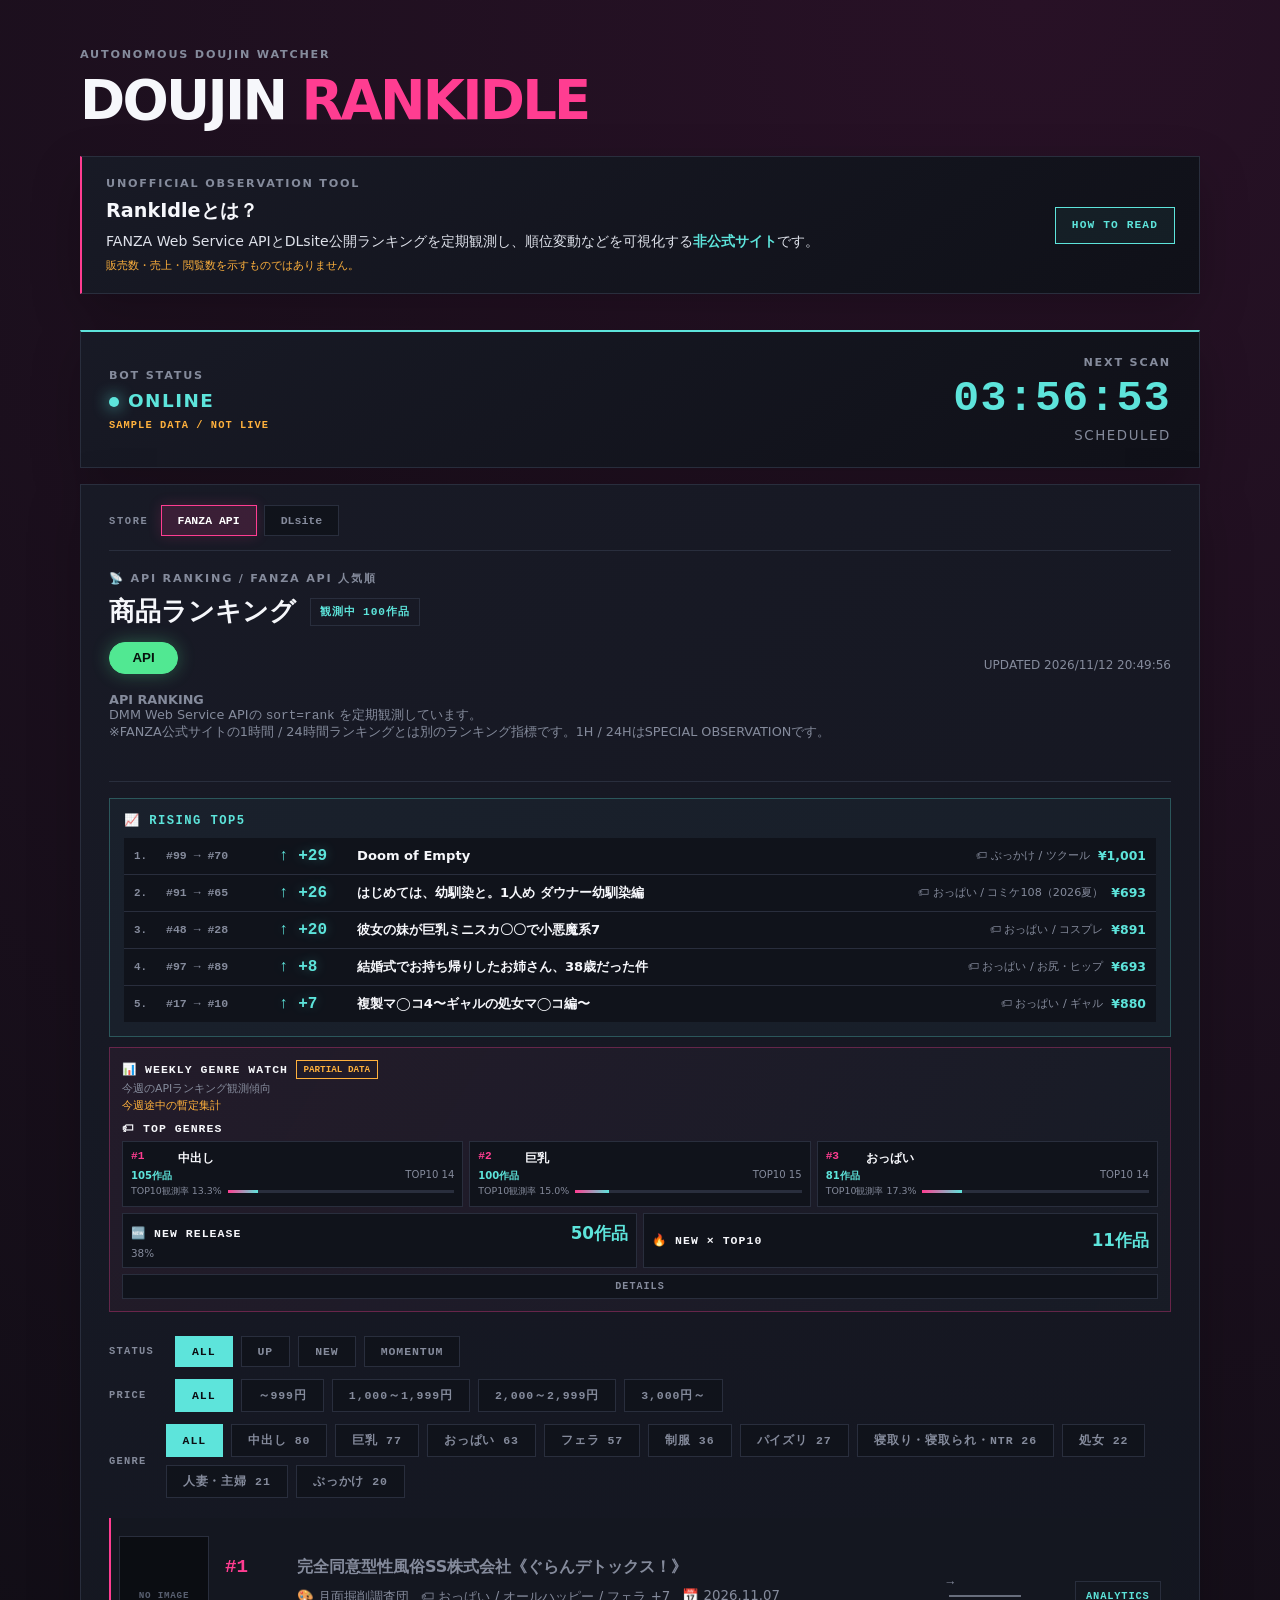
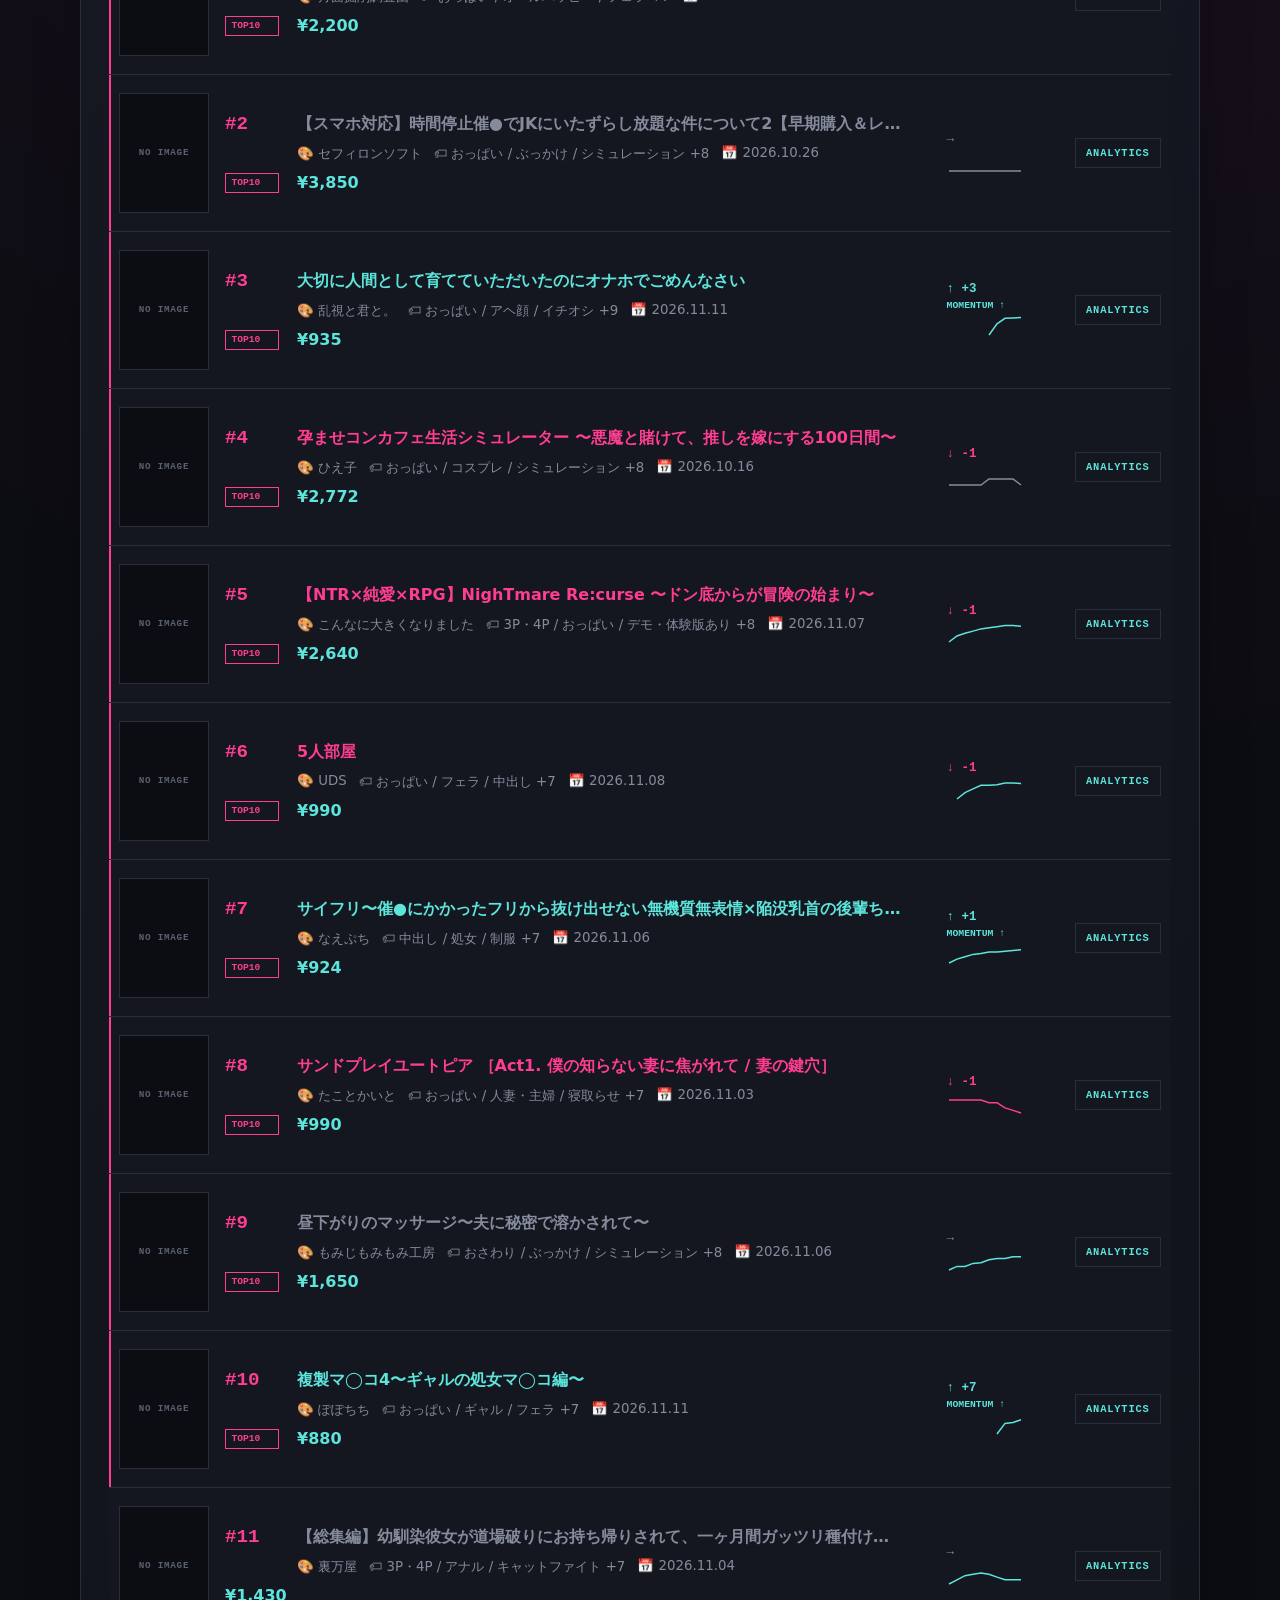
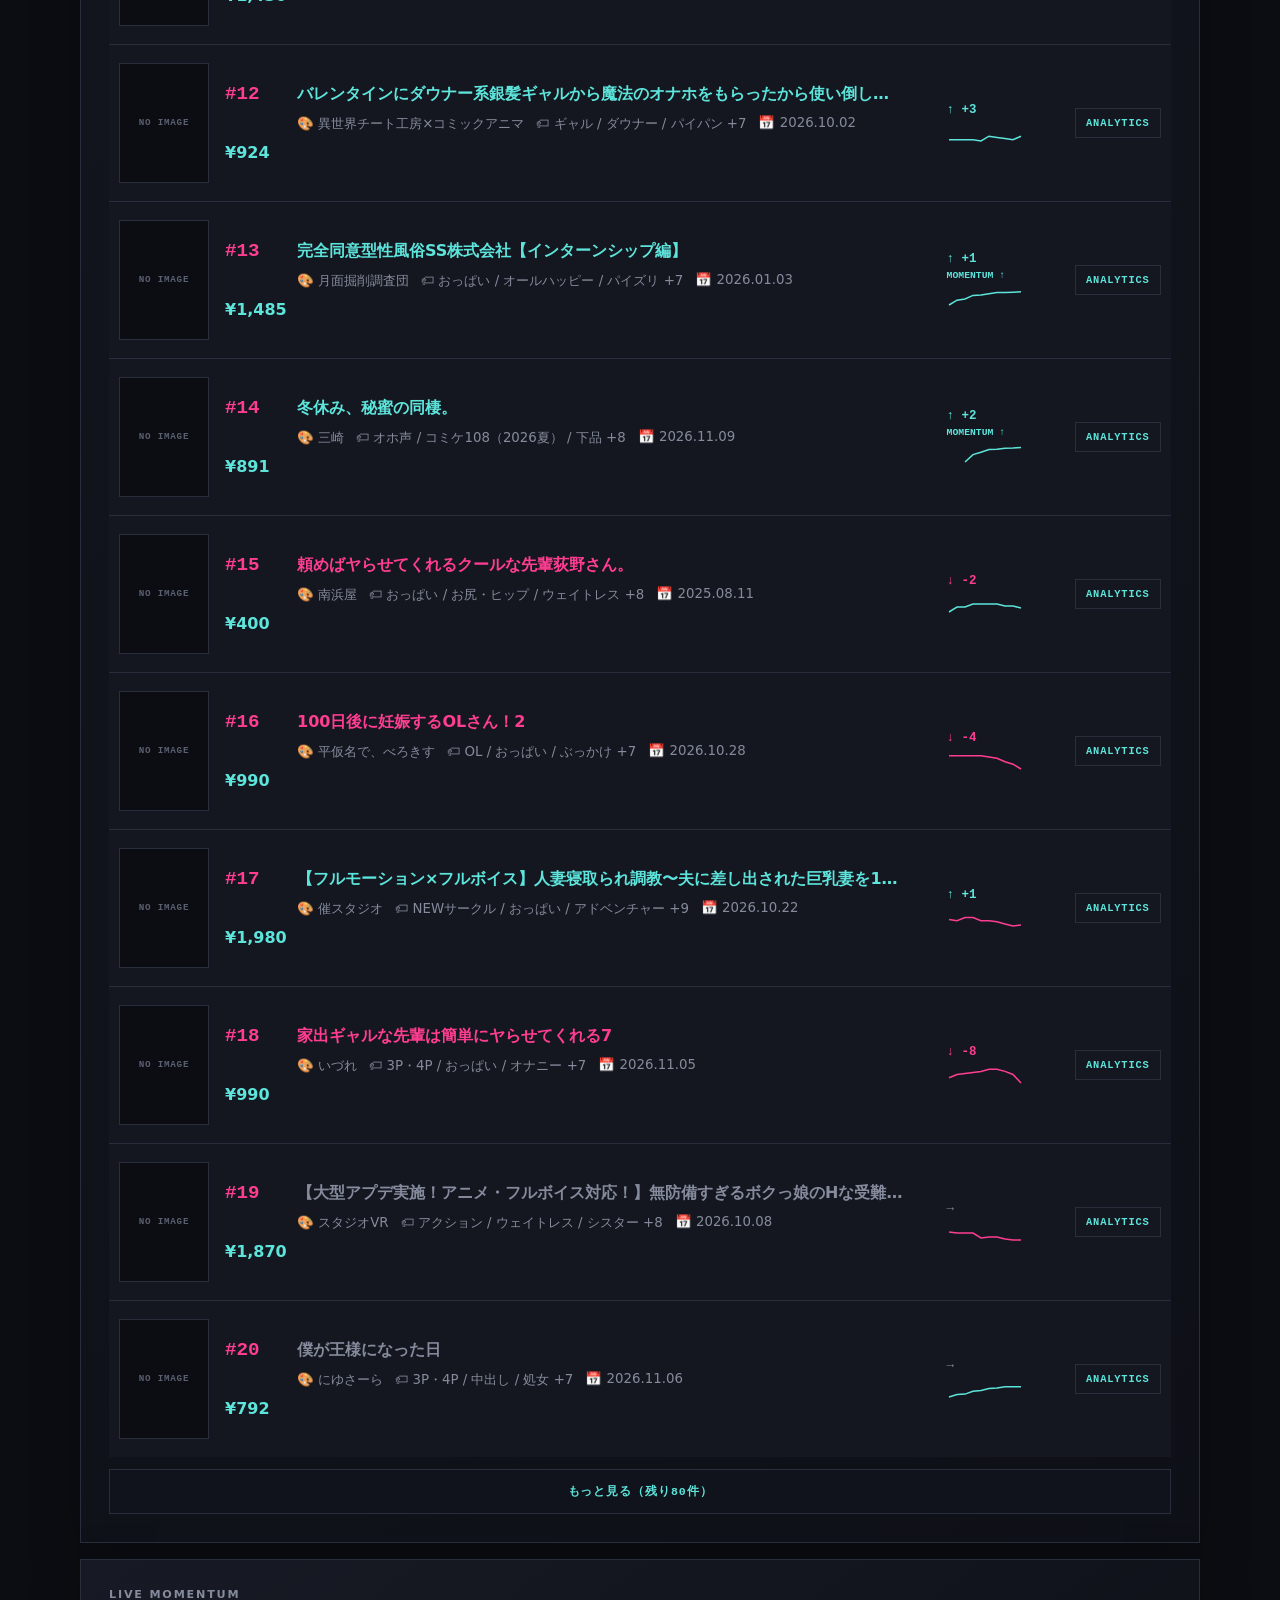
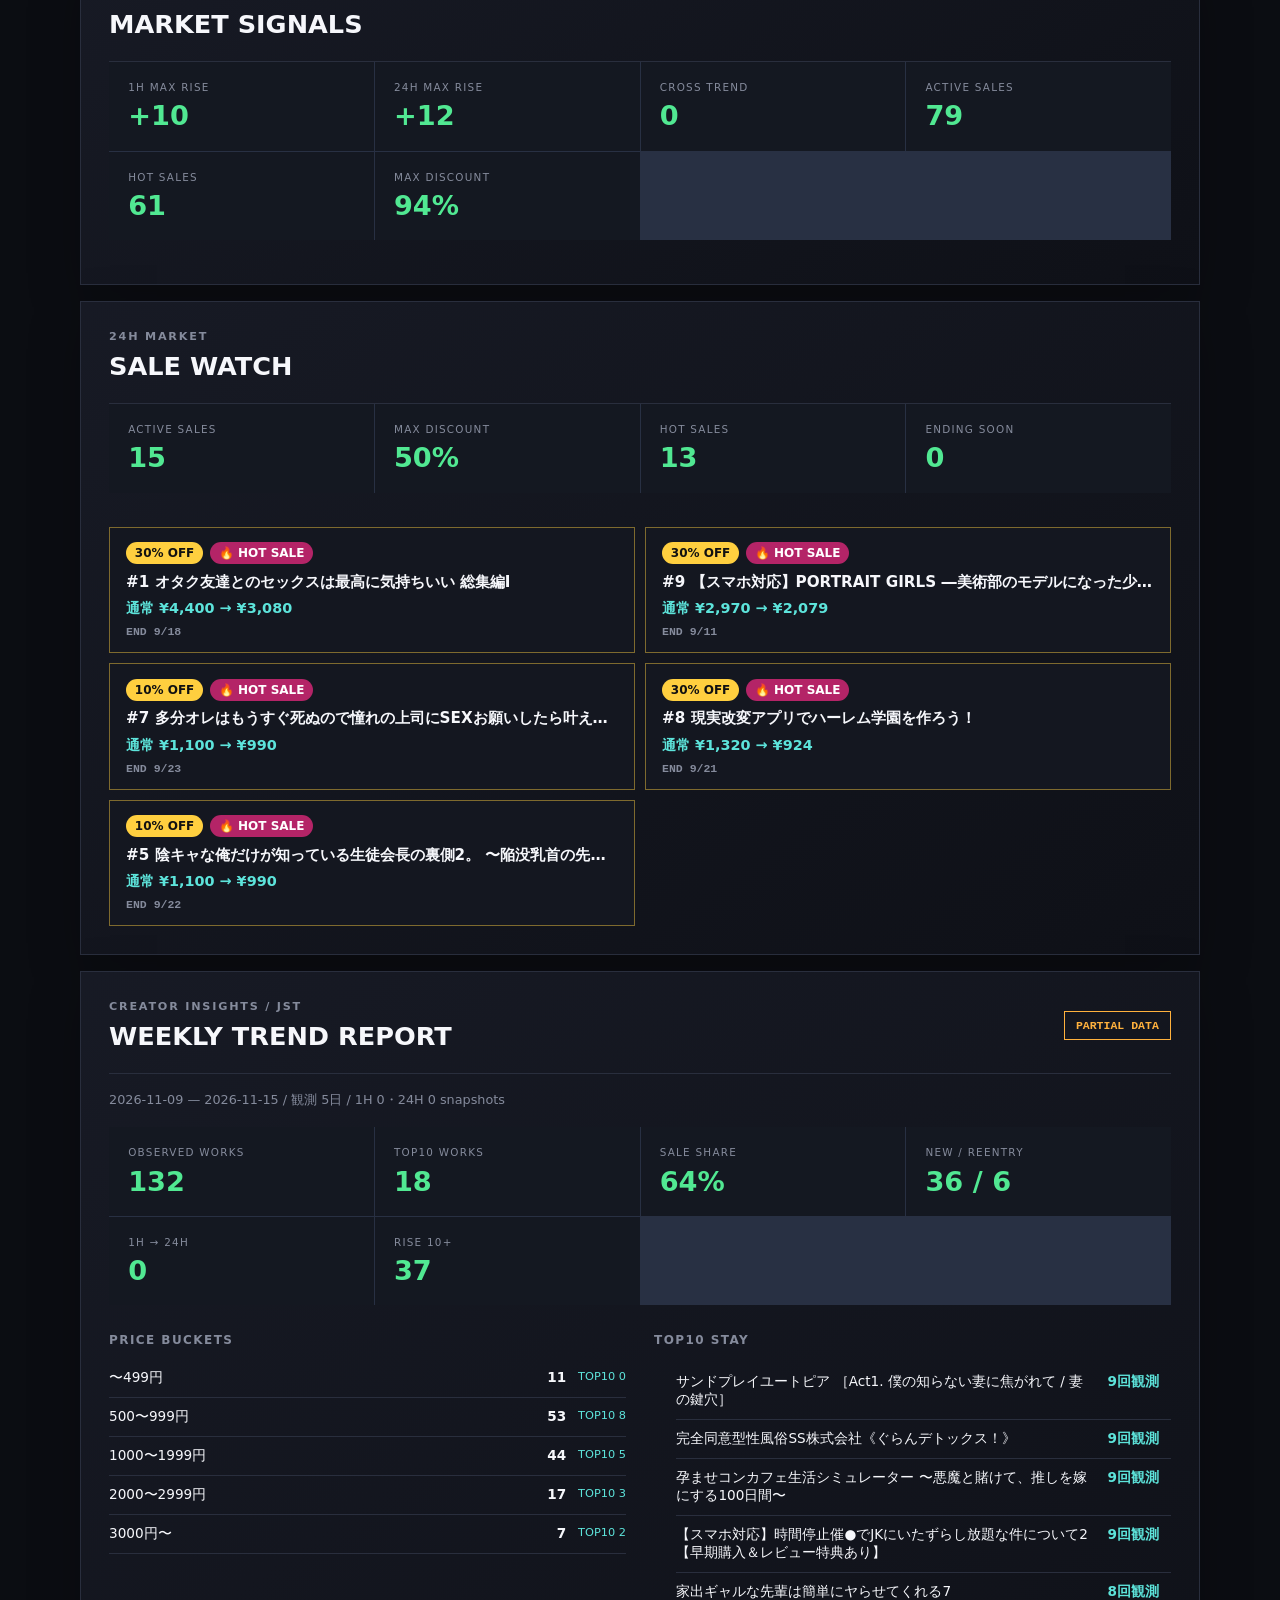
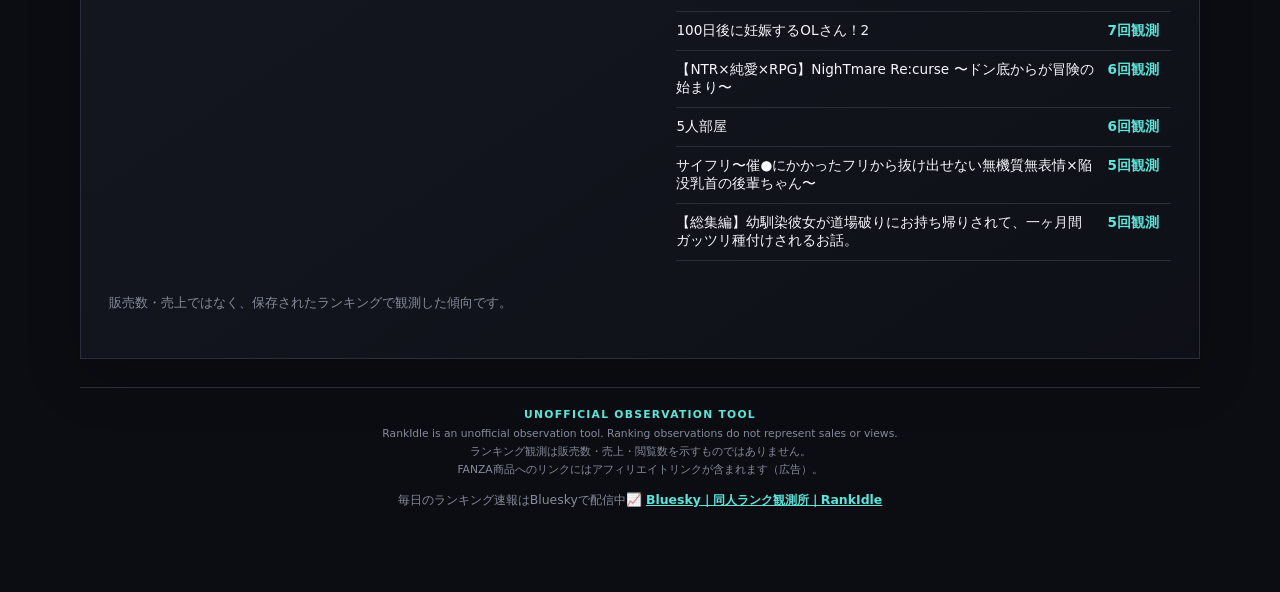
==== commit 7d4316c3: "ダッシュボードの商品リストに順位推移スパークラインを追加" ====
--- a/docs/index.html
+++ b/docs/index.html
@@ -34,6 +34,7 @@
           <article><h3>REENTRY</h3><p>一度観測外になった後、再びランキング内で観測された作品です。</p></article>
           <article><h3>NEW RELEASE</h3><p><code>release_date</code>をもとにした発売7日以内の作品。ランキングstatusのNEWとは別です。</p></article>
           <article><h3>MOMENTUM</h3><p>直近複数回の観測で継続して順位が上昇している場合に表示。売上増加を意味しません。</p></article>
+        <article><h3>RANK SPARKLINE</h3><p>商品ごとの直近10回の順位推移を小さな折れ線で表示。右上がり（シアン）は順位上昇、右下がり（ピンク）は順位下降。途切れている部分は観測外だった回です。</p></article>
           <article><h3>TOP10観測率</h3><p>週次観測期間中、対象ジャンル作品のうちTOP10で観測された作品数の比率。販売率・購入率ではありません。</p></article>
           <article><h3>WEEKLY GENRE WATCH</h3><p>保存したAPIランキングsnapshotから、ジャンル、新作比率、TOP10観測数、ジャンル別価格中央値などを集計します。</p></article>
           <article><h3>PRICE</h3><p>DMM/FANZA APIから取得した商品価格。価格中央値は観測作品の価格中央値です。</p></article>
--- a/docs/style.css
+++ b/docs/style.css
@@ -49,6 +49,7 @@
 .rising-section{margin:16px 0 4px;padding:14px;border:1px solid rgba(93,228,219,.28);background:rgba(93,228,219,.035)}.rising-section[hidden]{display:none}.rising-section h3{margin:0 0 10px;color:var(--cyan);font:900 .76rem monospace;letter-spacing:.12em}.rising-list{display:grid;gap:1px;background:var(--line)}.rising-item{display:grid;grid-template-columns:24px 105px 70px minmax(0,1fr) auto auto;align-items:center;gap:8px;min-width:0;padding:9px 10px;color:inherit;background:#10131b;text-decoration:none}.rising-item:hover{background:#191e29}.rising-order{color:var(--muted);font:800 .68rem monospace}.rising-ranks{color:var(--muted);font:800 .72rem monospace;white-space:nowrap}.rising-change{color:var(--cyan);font:900 1rem monospace;white-space:nowrap;text-shadow:0 0 12px rgba(93,228,219,.3)}.rising-title{overflow:hidden;text-overflow:ellipsis;white-space:nowrap;font-size:.82rem;font-weight:700}.rising-genres{color:var(--muted);font-size:.7rem;white-space:nowrap}.rising-price{color:var(--cyan);font-size:.78rem;font-weight:900;white-space:nowrap}.rising-empty{padding:16px;color:var(--muted);background:#10131b;font-size:.8rem;text-align:center}
 .rising-item.dlsite-rising-item{grid-template-columns:50px 62px minmax(0,1fr) auto;padding:7px 9px}.dlsite-rising-item .rising-order{display:none}.dlsite-rising-item .rising-ranks{color:var(--pink);font-size:.82rem}.dlsite-rising-item .rising-change{font-size:.82rem}.dlsite-rising-item .rising-title{white-space:normal;line-height:1.25}
 .api-product-row{grid-template-columns:minmax(0,1fr) 128px auto;border-left:2px solid transparent}.api-product-row.top10{border-left-color:var(--pink);background:linear-gradient(90deg,rgba(255,61,145,.06),var(--panel) 28%)}.api-product-row .product{grid-template-columns:54px minmax(0,1fr) auto auto}.top10-badge{color:var(--pink);border:1px solid currentColor;padding:.2rem .35rem;font:900 .6rem monospace}.api-signals{display:flex;flex-direction:column;align-items:flex-start;gap:4px}.rank-change{font:900 .78rem monospace;white-space:nowrap}.rank-up{color:var(--cyan)}.rank-down{color:var(--pink)}.rank-new{color:var(--amber)}.rank-reentry{color:var(--amber)}.rank-stay{color:var(--muted)}.momentum-badge{color:var(--cyan);font:800 .61rem monospace;white-space:nowrap}.momentum-badge.strong{color:#111;background:var(--amber);padding:.28rem .4rem}
+.rank-sparkline{flex:none;width:76px;height:22px}.rank-sparkline polyline{fill:none;stroke-width:1.5}.rank-sparkline.trend-up polyline{stroke:var(--cyan)}.rank-sparkline.trend-down polyline{stroke:var(--pink)}.rank-sparkline.trend-flat polyline{stroke:var(--muted)}
 .product-metadata{grid-column:2/-1;color:var(--muted);white-space:normal;overflow-wrap:anywhere}.new-release-badge{color:var(--amber);font:900 .6rem monospace;white-space:nowrap}.analytics-metadata{white-space:pre-line;color:var(--muted);font-size:.75rem;line-height:1.6}
 @media(max-width:650px){.ranking-heading{align-items:flex-start;flex-direction:column;gap:8px}.ranking-counts{flex-wrap:wrap}.filter-group{align-items:flex-start;flex-direction:column;gap:2px;margin-bottom:8px}.filter-group>span{width:auto}.ranking-filters{width:100%;overflow:hidden}.ranking-filters button{flex:1 1 auto;min-width:0;padding:.5rem .55rem}.price-filters button{flex:1 1 calc(50% - 8px)}.rising-section{padding:10px}.rising-item{grid-template-columns:22px 1fr auto;gap:5px 8px}.rising-order{grid-row:1/4}.rising-ranks{grid-column:2}.rising-change{grid-column:3;grid-row:1}.rising-title{grid-column:2}.rising-genres{grid-column:2;white-space:normal}.rising-price{grid-column:3;grid-row:2}.api-product-row{grid-template-columns:minmax(0,1fr) auto}.api-product-row .product{grid-template-columns:38px minmax(0,1fr) auto;gap:8px;padding-bottom:8px}.api-product-row .top10-badge{display:none}.api-product-row .price{grid-column:2}.api-signals{grid-column:1;flex-direction:row;align-items:center;padding:0 8px 10px 56px}.api-product-row .analytics-toggle{grid-column:2;grid-row:1/3}.title{min-width:0}.momentum-badge{overflow:hidden;text-overflow:ellipsis}.rank-history{max-width:calc(100vw - 70px)}}
 @media(max-width:650px){.rising-item.dlsite-rising-item{grid-template-columns:43px minmax(0,1fr) auto;gap:3px 7px;padding:6px 7px}.dlsite-rising-item .rising-ranks{grid-column:1;grid-row:1}.dlsite-rising-item .rising-change{grid-column:3;grid-row:1}.dlsite-rising-item .rising-title{grid-column:1/3;grid-row:2}.dlsite-rising-item .rising-price{grid-column:3;grid-row:2;align-self:start}}
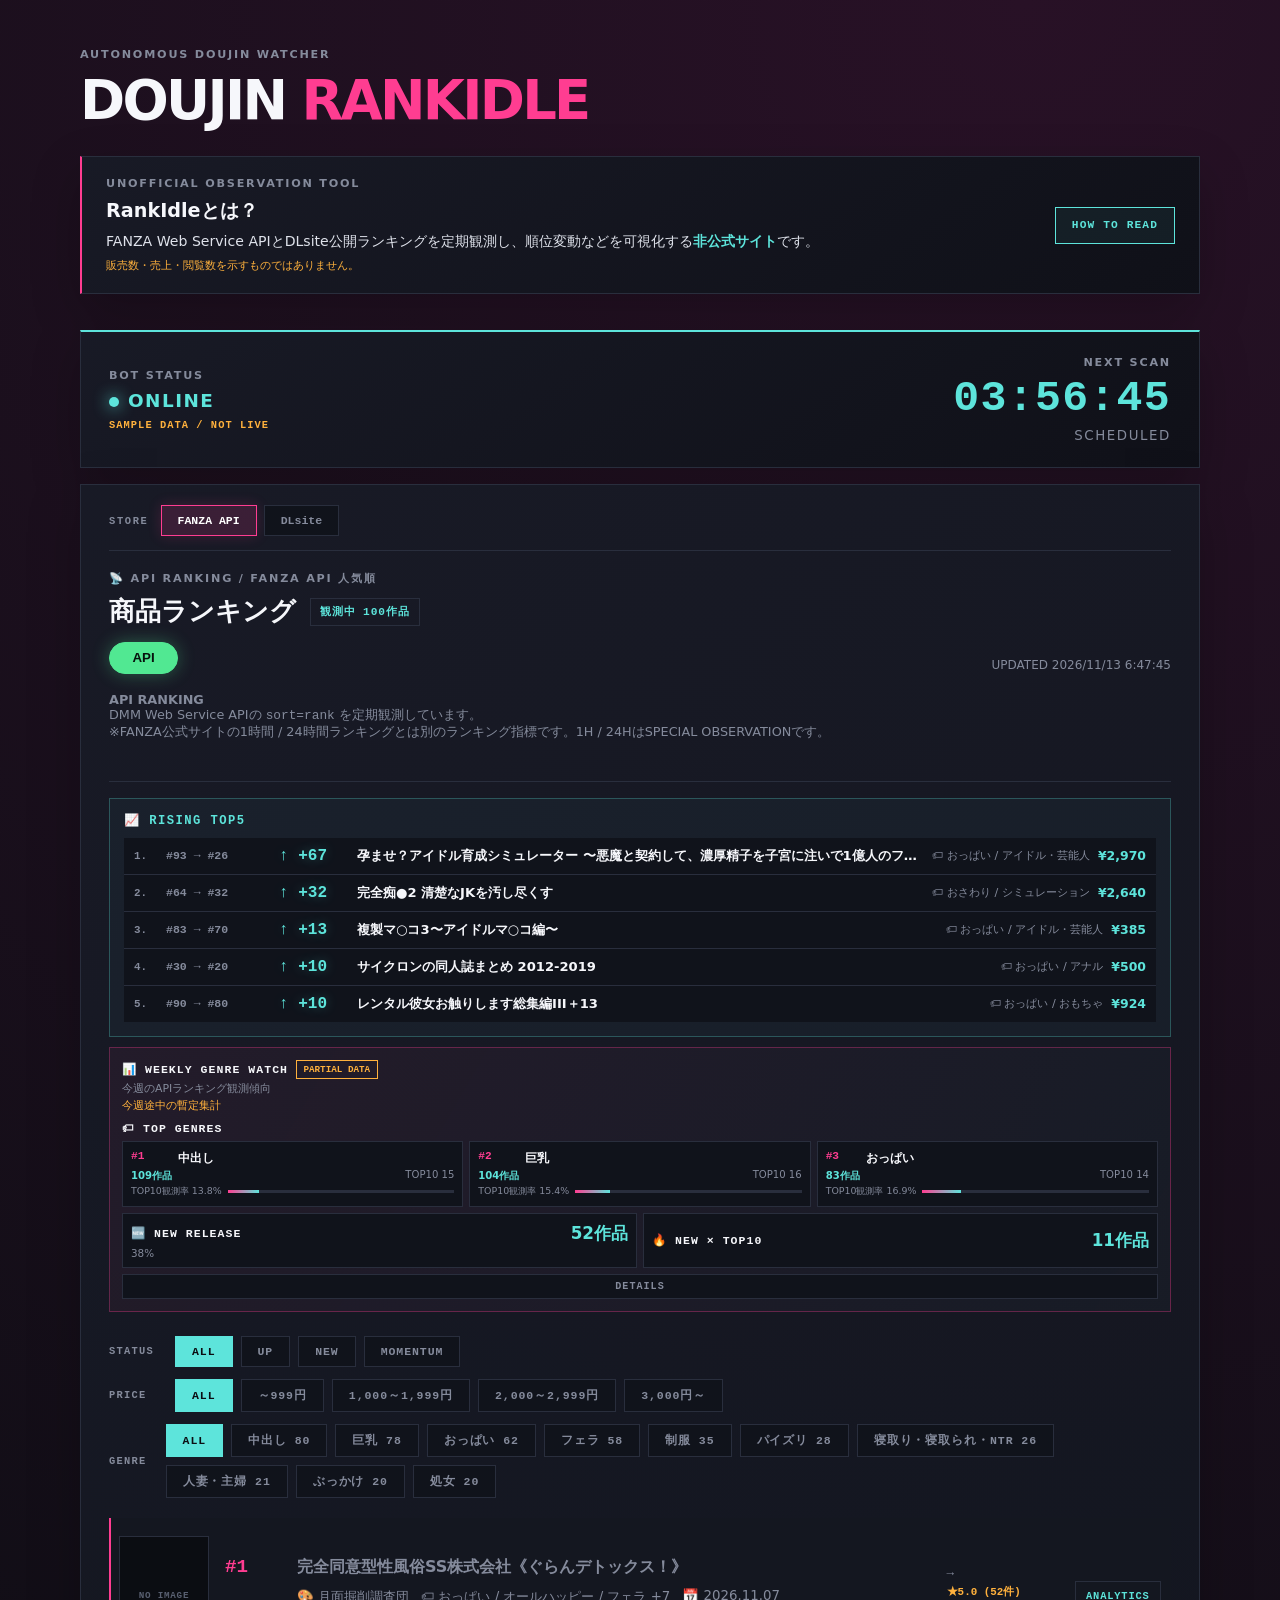
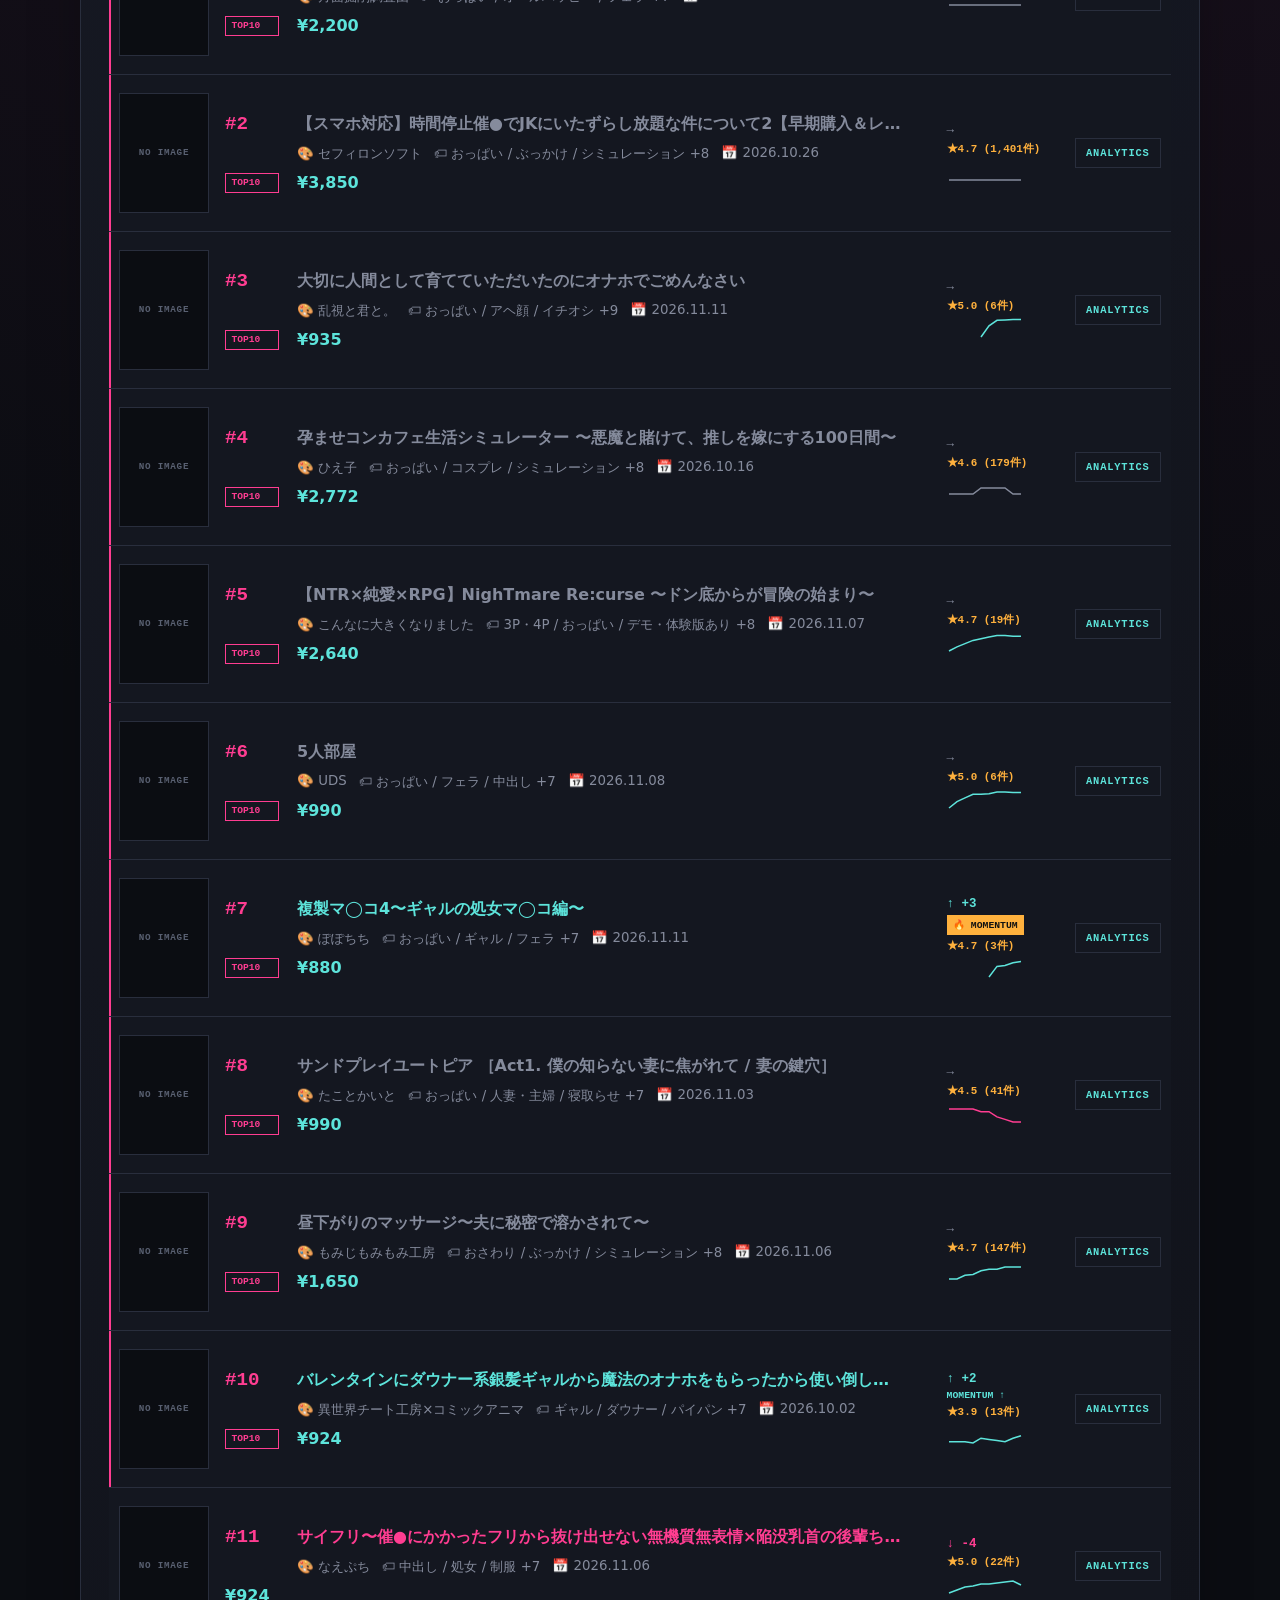
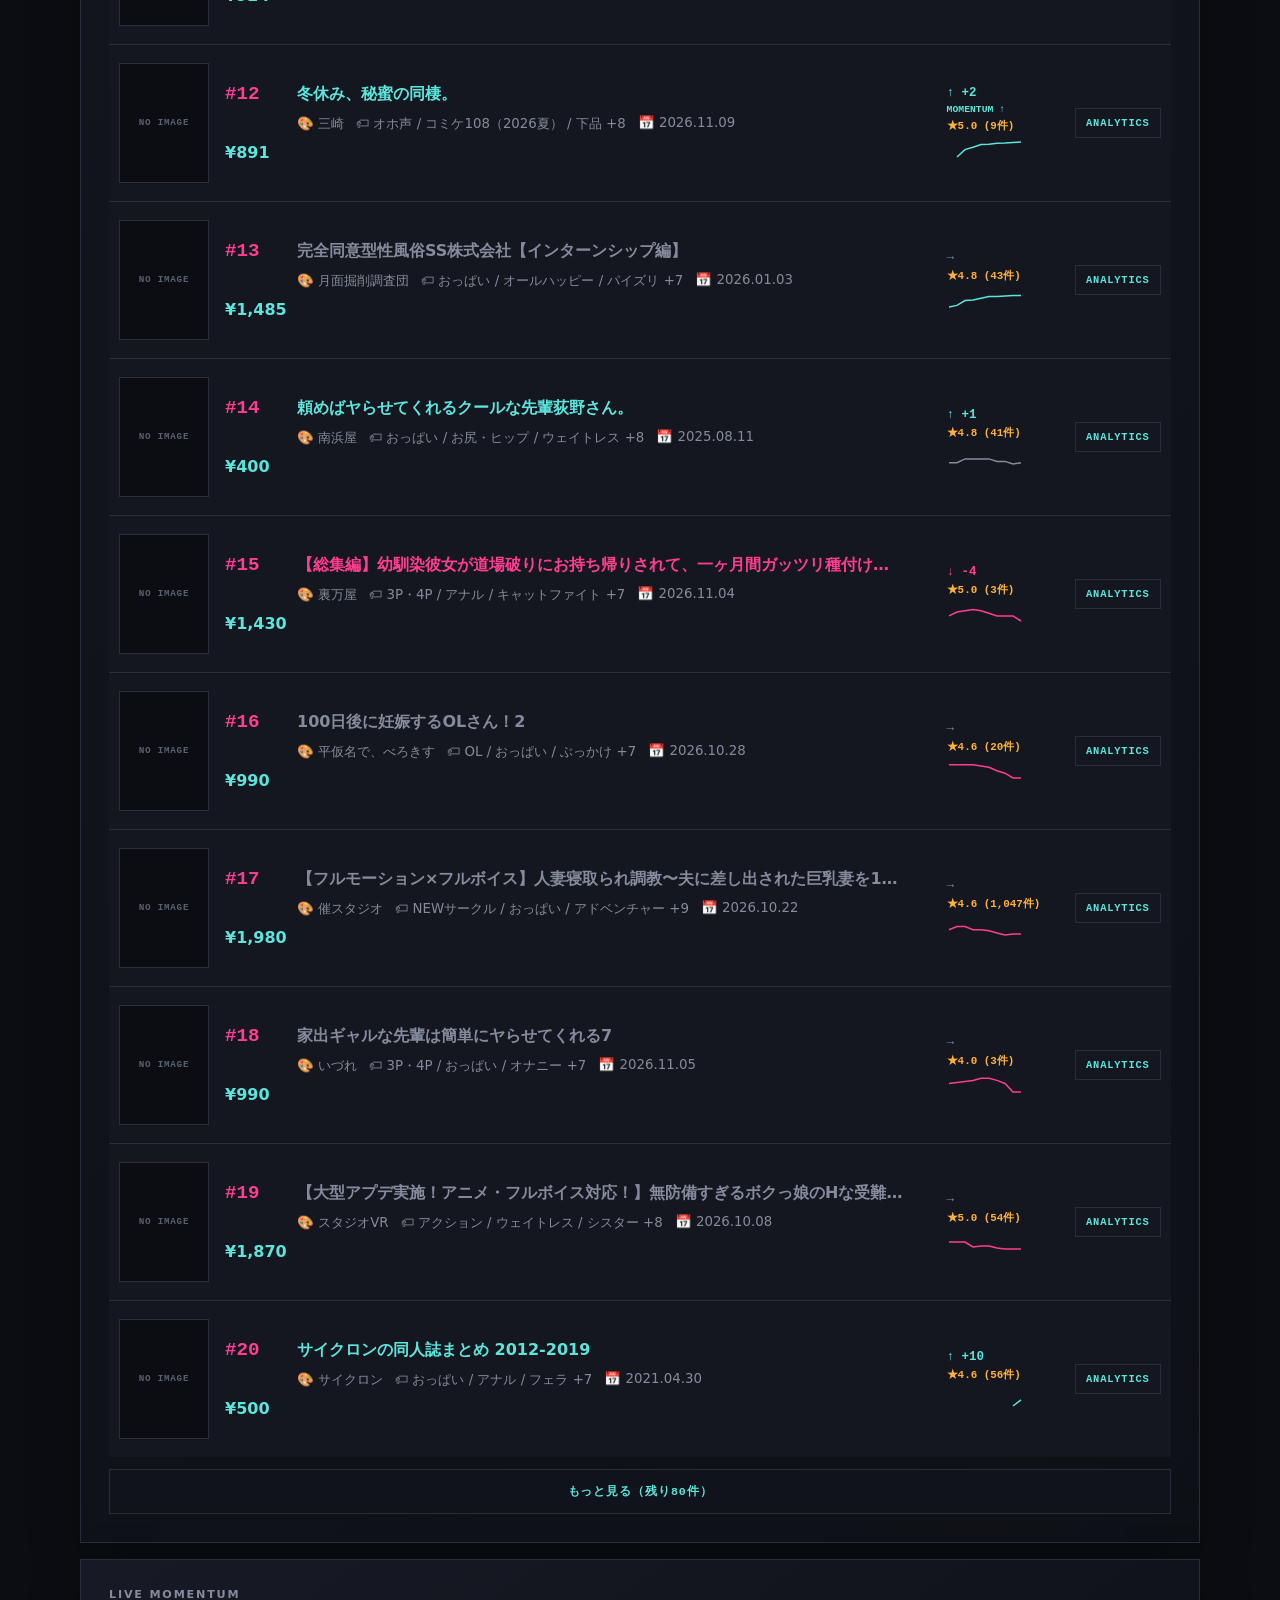
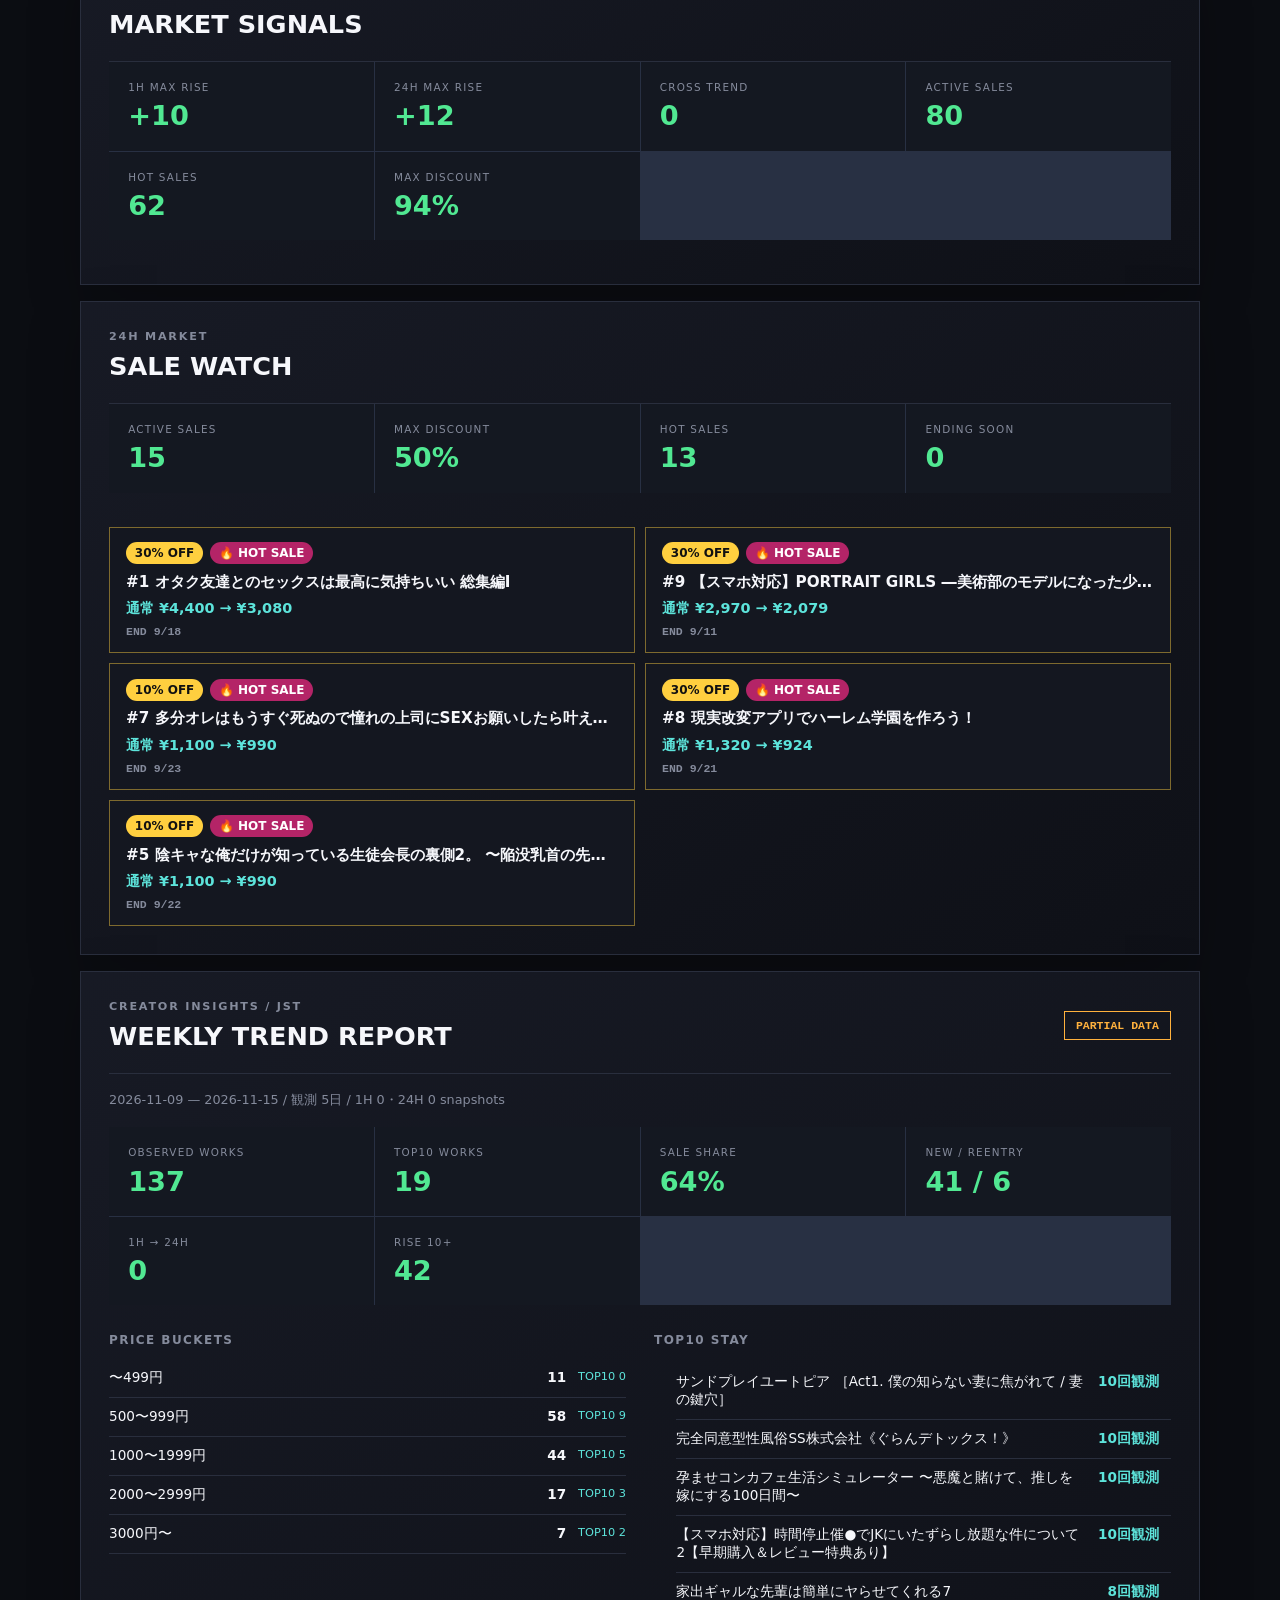
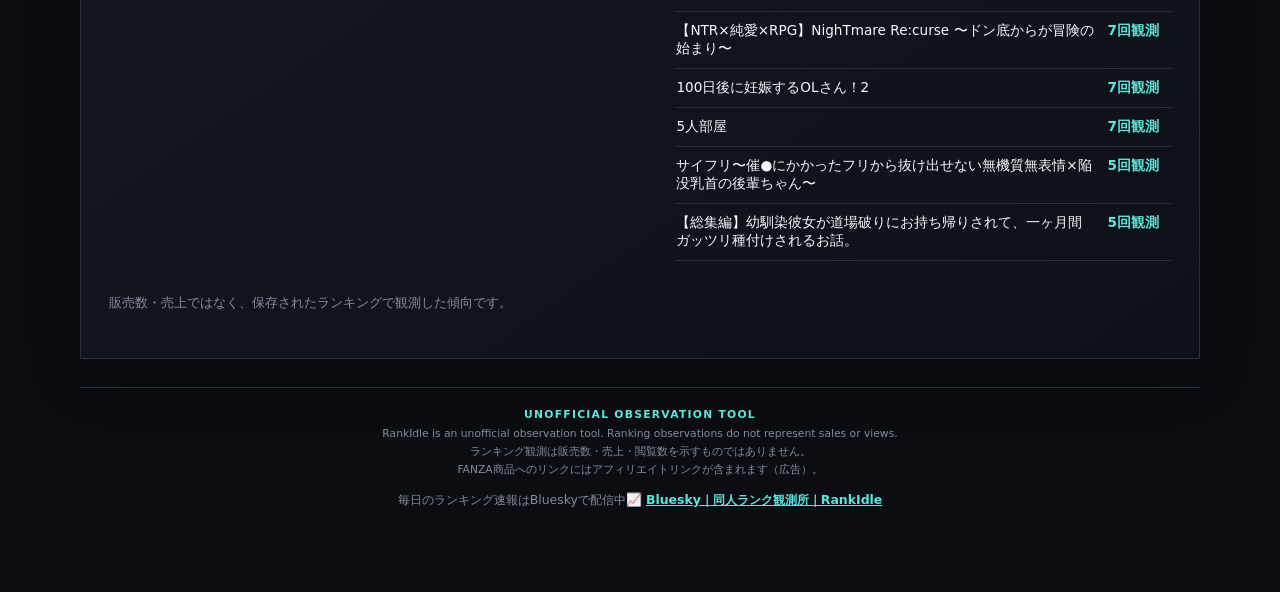
==== commit d82f62aa: "Add review rating display to dashboard" ====
--- a/docs/index.html
+++ b/docs/index.html
@@ -35,6 +35,7 @@
           <article><h3>NEW RELEASE</h3><p><code>release_date</code>をもとにした発売7日以内の作品。ランキングstatusのNEWとは別です。</p></article>
           <article><h3>MOMENTUM</h3><p>直近複数回の観測で継続して順位が上昇している場合に表示。売上増加を意味しません。</p></article>
         <article><h3>RANK SPARKLINE</h3><p>商品ごとの直近10回の順位推移を小さな折れ線で表示。右上がり（シアン）は順位上昇、右下がり（ピンク）は順位下降。途切れている部分は観測外だった回です。</p></article>
+          <article><h3>REVIEW ★</h3><p>商品ごとの★評価とレビュー件数（DMM APIのレビュー情報）。レビューがない作品には表示されません。</p></article>
           <article><h3>TOP10観測率</h3><p>週次観測期間中、対象ジャンル作品のうちTOP10で観測された作品数の比率。販売率・購入率ではありません。</p></article>
           <article><h3>WEEKLY GENRE WATCH</h3><p>保存したAPIランキングsnapshotから、ジャンル、新作比率、TOP10観測数、ジャンル別価格中央値などを集計します。</p></article>
           <article><h3>PRICE</h3><p>DMM/FANZA APIから取得した商品価格。価格中央値は観測作品の価格中央値です。</p></article>
--- a/docs/style.css
+++ b/docs/style.css
@@ -48,7 +48,7 @@
 .ranking-heading{display:flex;align-items:center;gap:14px}.ranking-counts{display:flex;align-items:center;gap:8px}.observed-count{color:var(--cyan);font:800 .7rem monospace;letter-spacing:.08em;border:1px solid var(--line);padding:.35rem .55rem}.filtered-count{color:var(--amber);font:800 .65rem monospace;letter-spacing:.08em}.api-filter-groups{padding:14px 0}.filter-group{display:flex;align-items:center;gap:14px}.filter-group>span{width:52px;color:var(--muted);font:900 .65rem monospace;letter-spacing:.12em}.ranking-filters{display:flex;flex-wrap:wrap;gap:8px;padding:6px 0}.ranking-filters button,.ranking-more{border:1px solid var(--line);background:#10131b;color:var(--muted);font:900 .72rem monospace;letter-spacing:.08em;cursor:pointer}.ranking-filters button{padding:.5rem 1rem}.ranking-filters button.active{color:var(--bg);background:var(--cyan);border-color:var(--cyan)}.ranking-more{display:block;width:100%;margin-top:12px;padding:14px;color:var(--cyan)}.ranking-more:hover{border-color:var(--cyan);background:rgba(93,228,219,.06)}.ranking-more[hidden]{display:none}
 .rising-section{margin:16px 0 4px;padding:14px;border:1px solid rgba(93,228,219,.28);background:rgba(93,228,219,.035)}.rising-section[hidden]{display:none}.rising-section h3{margin:0 0 10px;color:var(--cyan);font:900 .76rem monospace;letter-spacing:.12em}.rising-list{display:grid;gap:1px;background:var(--line)}.rising-item{display:grid;grid-template-columns:24px 105px 70px minmax(0,1fr) auto auto;align-items:center;gap:8px;min-width:0;padding:9px 10px;color:inherit;background:#10131b;text-decoration:none}.rising-item:hover{background:#191e29}.rising-order{color:var(--muted);font:800 .68rem monospace}.rising-ranks{color:var(--muted);font:800 .72rem monospace;white-space:nowrap}.rising-change{color:var(--cyan);font:900 1rem monospace;white-space:nowrap;text-shadow:0 0 12px rgba(93,228,219,.3)}.rising-title{overflow:hidden;text-overflow:ellipsis;white-space:nowrap;font-size:.82rem;font-weight:700}.rising-genres{color:var(--muted);font-size:.7rem;white-space:nowrap}.rising-price{color:var(--cyan);font-size:.78rem;font-weight:900;white-space:nowrap}.rising-empty{padding:16px;color:var(--muted);background:#10131b;font-size:.8rem;text-align:center}
 .rising-item.dlsite-rising-item{grid-template-columns:50px 62px minmax(0,1fr) auto;padding:7px 9px}.dlsite-rising-item .rising-order{display:none}.dlsite-rising-item .rising-ranks{color:var(--pink);font-size:.82rem}.dlsite-rising-item .rising-change{font-size:.82rem}.dlsite-rising-item .rising-title{white-space:normal;line-height:1.25}
-.api-product-row{grid-template-columns:minmax(0,1fr) 128px auto;border-left:2px solid transparent}.api-product-row.top10{border-left-color:var(--pink);background:linear-gradient(90deg,rgba(255,61,145,.06),var(--panel) 28%)}.api-product-row .product{grid-template-columns:54px minmax(0,1fr) auto auto}.top10-badge{color:var(--pink);border:1px solid currentColor;padding:.2rem .35rem;font:900 .6rem monospace}.api-signals{display:flex;flex-direction:column;align-items:flex-start;gap:4px}.rank-change{font:900 .78rem monospace;white-space:nowrap}.rank-up{color:var(--cyan)}.rank-down{color:var(--pink)}.rank-new{color:var(--amber)}.rank-reentry{color:var(--amber)}.rank-stay{color:var(--muted)}.momentum-badge{color:var(--cyan);font:800 .61rem monospace;white-space:nowrap}.momentum-badge.strong{color:#111;background:var(--amber);padding:.28rem .4rem}
+.api-product-row{grid-template-columns:minmax(0,1fr) 128px auto;border-left:2px solid transparent}.api-product-row.top10{border-left-color:var(--pink);background:linear-gradient(90deg,rgba(255,61,145,.06),var(--panel) 28%)}.api-product-row .product{grid-template-columns:54px minmax(0,1fr) auto auto}.top10-badge{color:var(--pink);border:1px solid currentColor;padding:.2rem .35rem;font:900 .6rem monospace}.api-signals{display:flex;flex-direction:column;align-items:flex-start;gap:4px}.rank-change{font:900 .78rem monospace;white-space:nowrap}.rank-up{color:var(--cyan)}.rank-down{color:var(--pink)}.rank-new{color:var(--amber)}.rank-reentry{color:var(--amber)}.rank-stay{color:var(--muted)}.momentum-badge{color:var(--cyan);font:800 .61rem monospace;white-space:nowrap}.momentum-badge.strong{color:#111;background:var(--amber);padding:.28rem .4rem}.review-badge{color:var(--amber);font:800 .68rem monospace;white-space:nowrap}
 .rank-sparkline{flex:none;width:76px;height:22px}.rank-sparkline polyline{fill:none;stroke-width:1.5}.rank-sparkline.trend-up polyline{stroke:var(--cyan)}.rank-sparkline.trend-down polyline{stroke:var(--pink)}.rank-sparkline.trend-flat polyline{stroke:var(--muted)}
 .product-metadata{grid-column:2/-1;color:var(--muted);white-space:normal;overflow-wrap:anywhere}.new-release-badge{color:var(--amber);font:900 .6rem monospace;white-space:nowrap}.analytics-metadata{white-space:pre-line;color:var(--muted);font-size:.75rem;line-height:1.6}
 @media(max-width:650px){.ranking-heading{align-items:flex-start;flex-direction:column;gap:8px}.ranking-counts{flex-wrap:wrap}.filter-group{align-items:flex-start;flex-direction:column;gap:2px;margin-bottom:8px}.filter-group>span{width:auto}.ranking-filters{width:100%;overflow:hidden}.ranking-filters button{flex:1 1 auto;min-width:0;padding:.5rem .55rem}.price-filters button{flex:1 1 calc(50% - 8px)}.rising-section{padding:10px}.rising-item{grid-template-columns:22px 1fr auto;gap:5px 8px}.rising-order{grid-row:1/4}.rising-ranks{grid-column:2}.rising-change{grid-column:3;grid-row:1}.rising-title{grid-column:2}.rising-genres{grid-column:2;white-space:normal}.rising-price{grid-column:3;grid-row:2}.api-product-row{grid-template-columns:minmax(0,1fr) auto}.api-product-row .product{grid-template-columns:38px minmax(0,1fr) auto;gap:8px;padding-bottom:8px}.api-product-row .top10-badge{display:none}.api-product-row .price{grid-column:2}.api-signals{grid-column:1;flex-direction:row;align-items:center;padding:0 8px 10px 56px}.api-product-row .analytics-toggle{grid-column:2;grid-row:1/3}.title{min-width:0}.momentum-badge{overflow:hidden;text-overflow:ellipsis}.rank-history{max-width:calc(100vw - 70px)}}
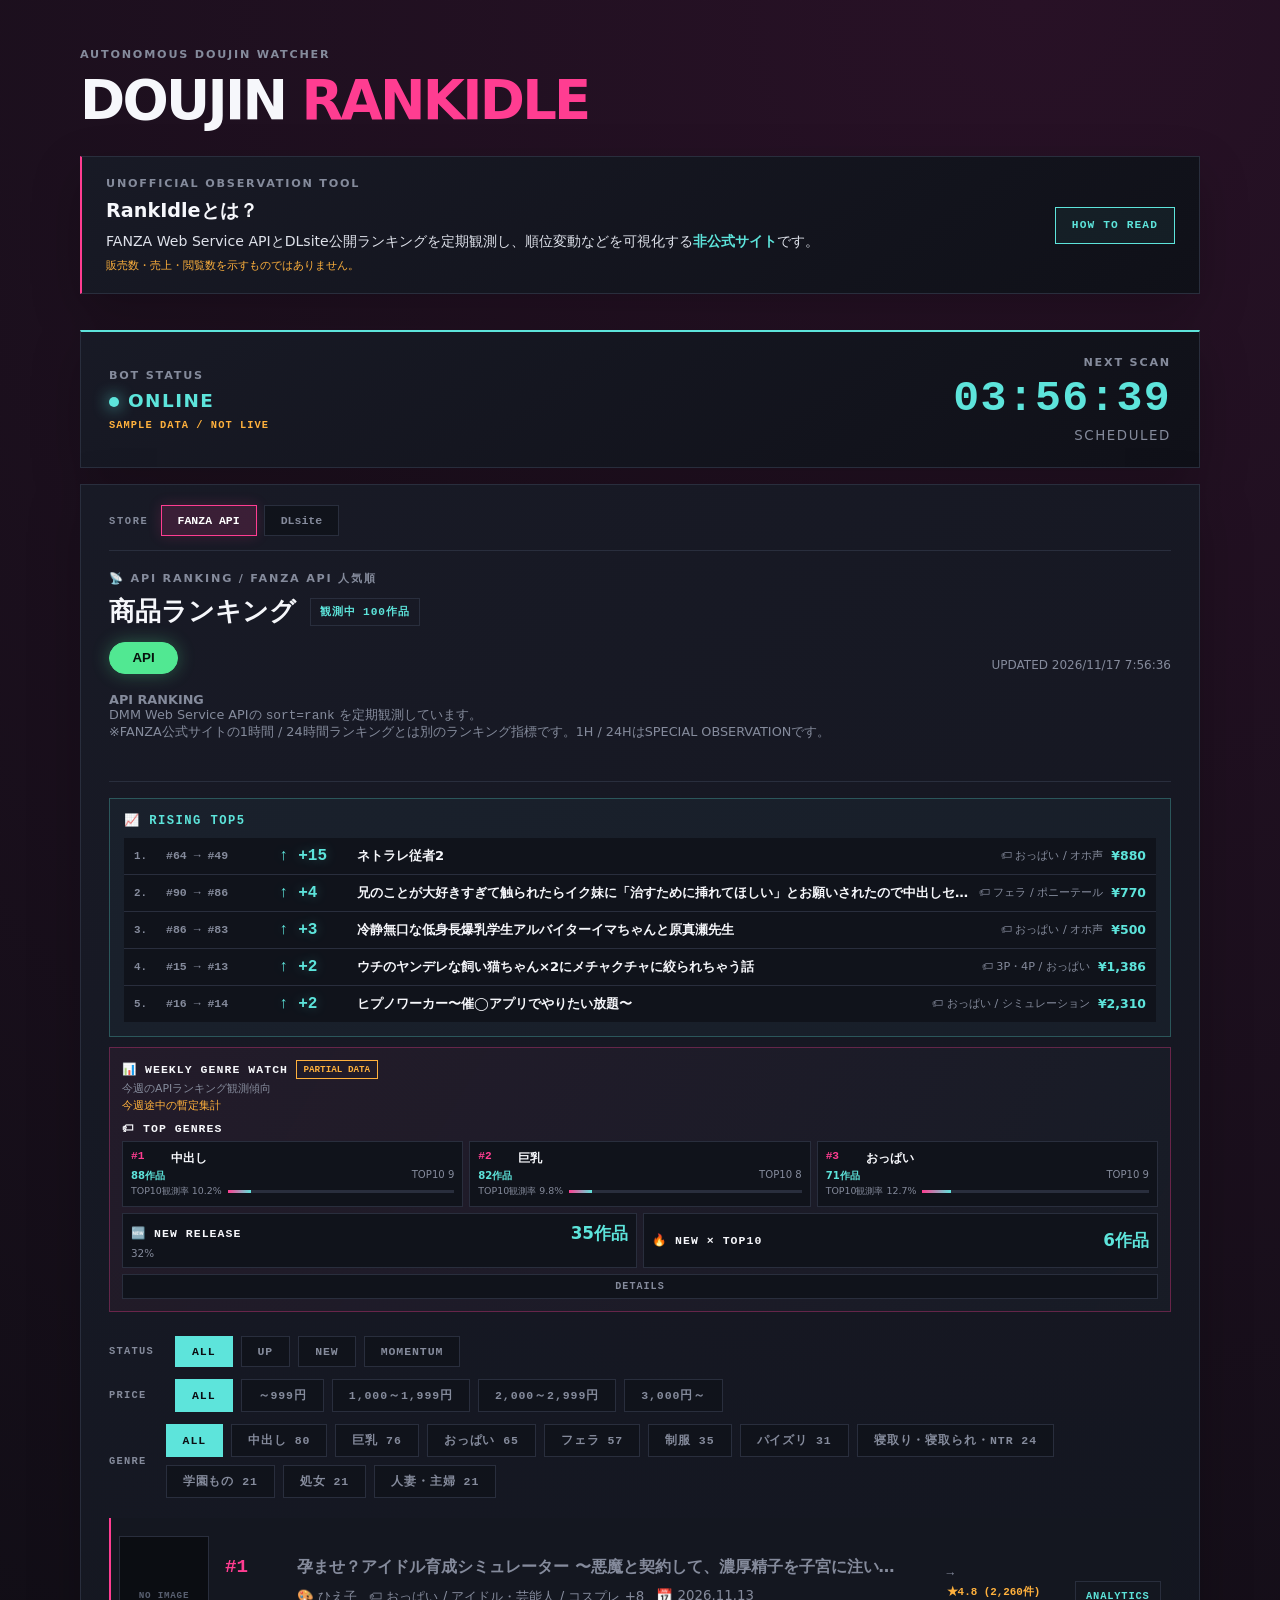
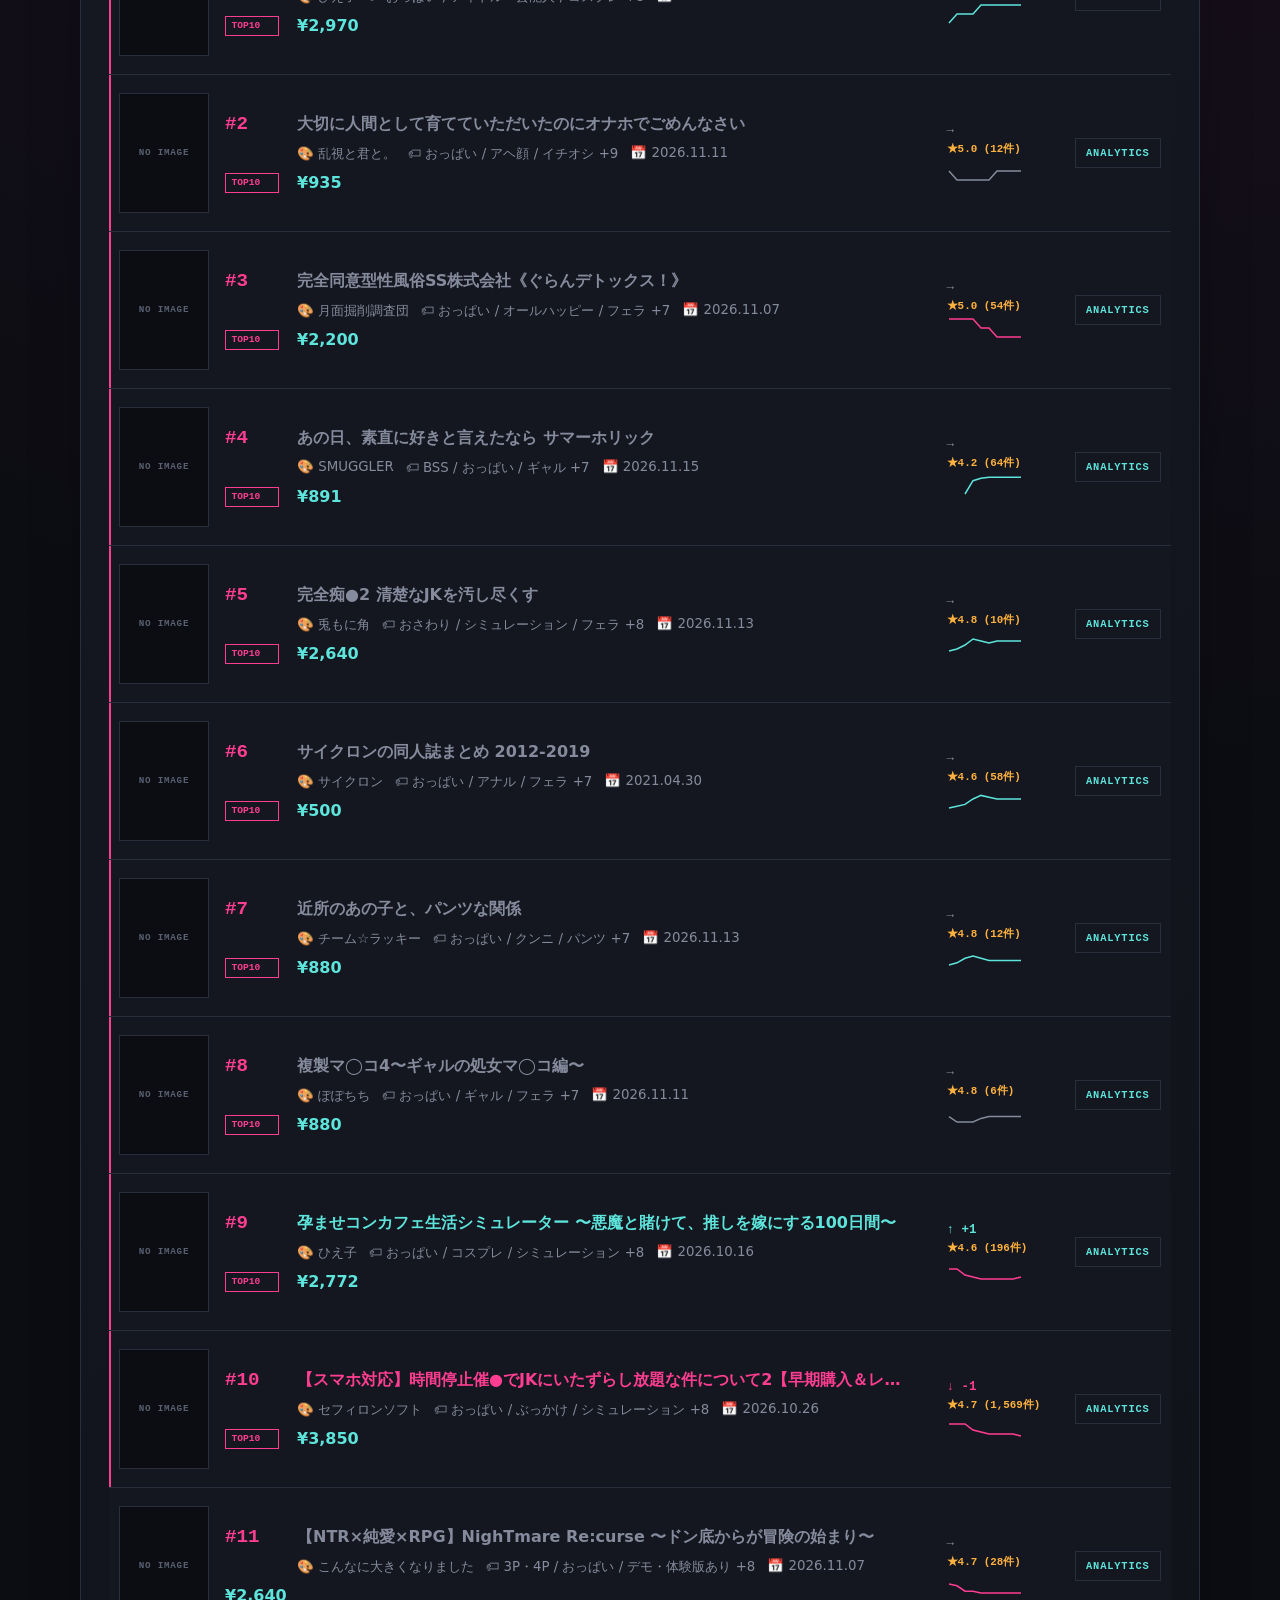
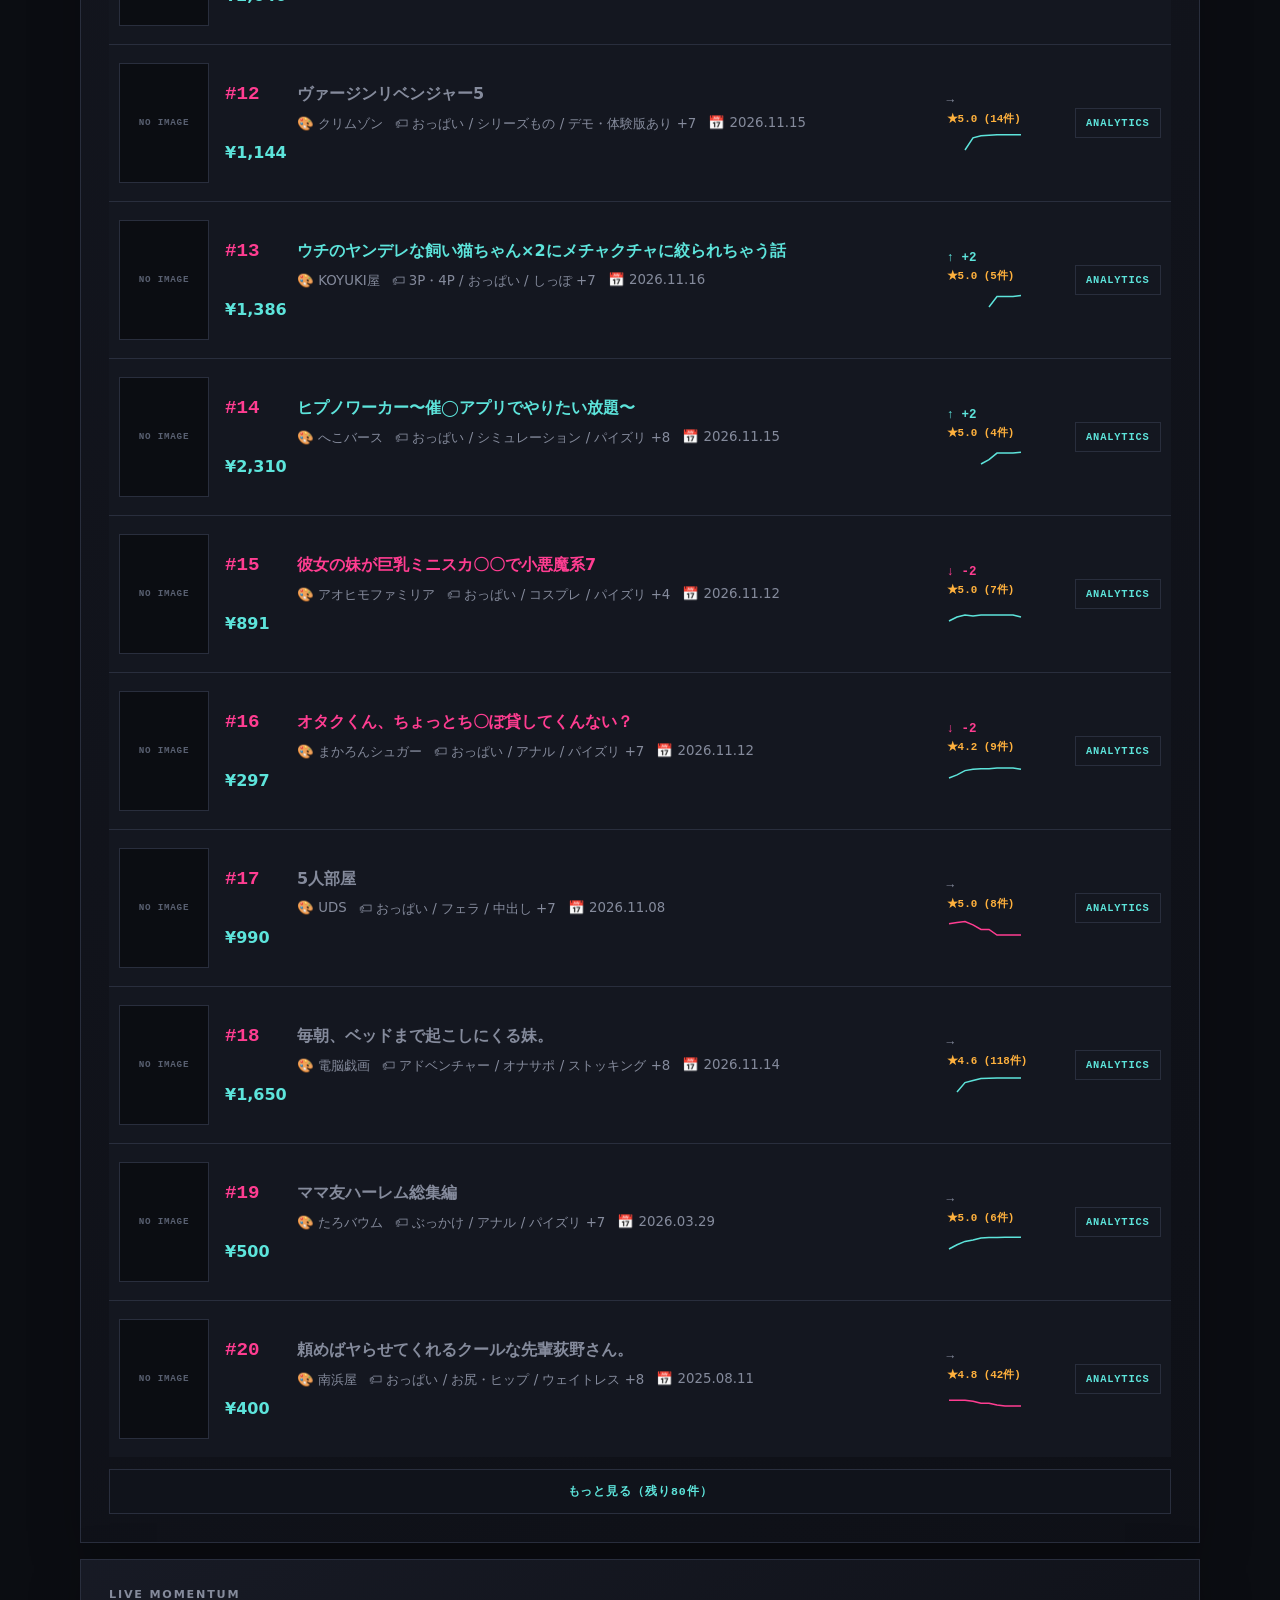
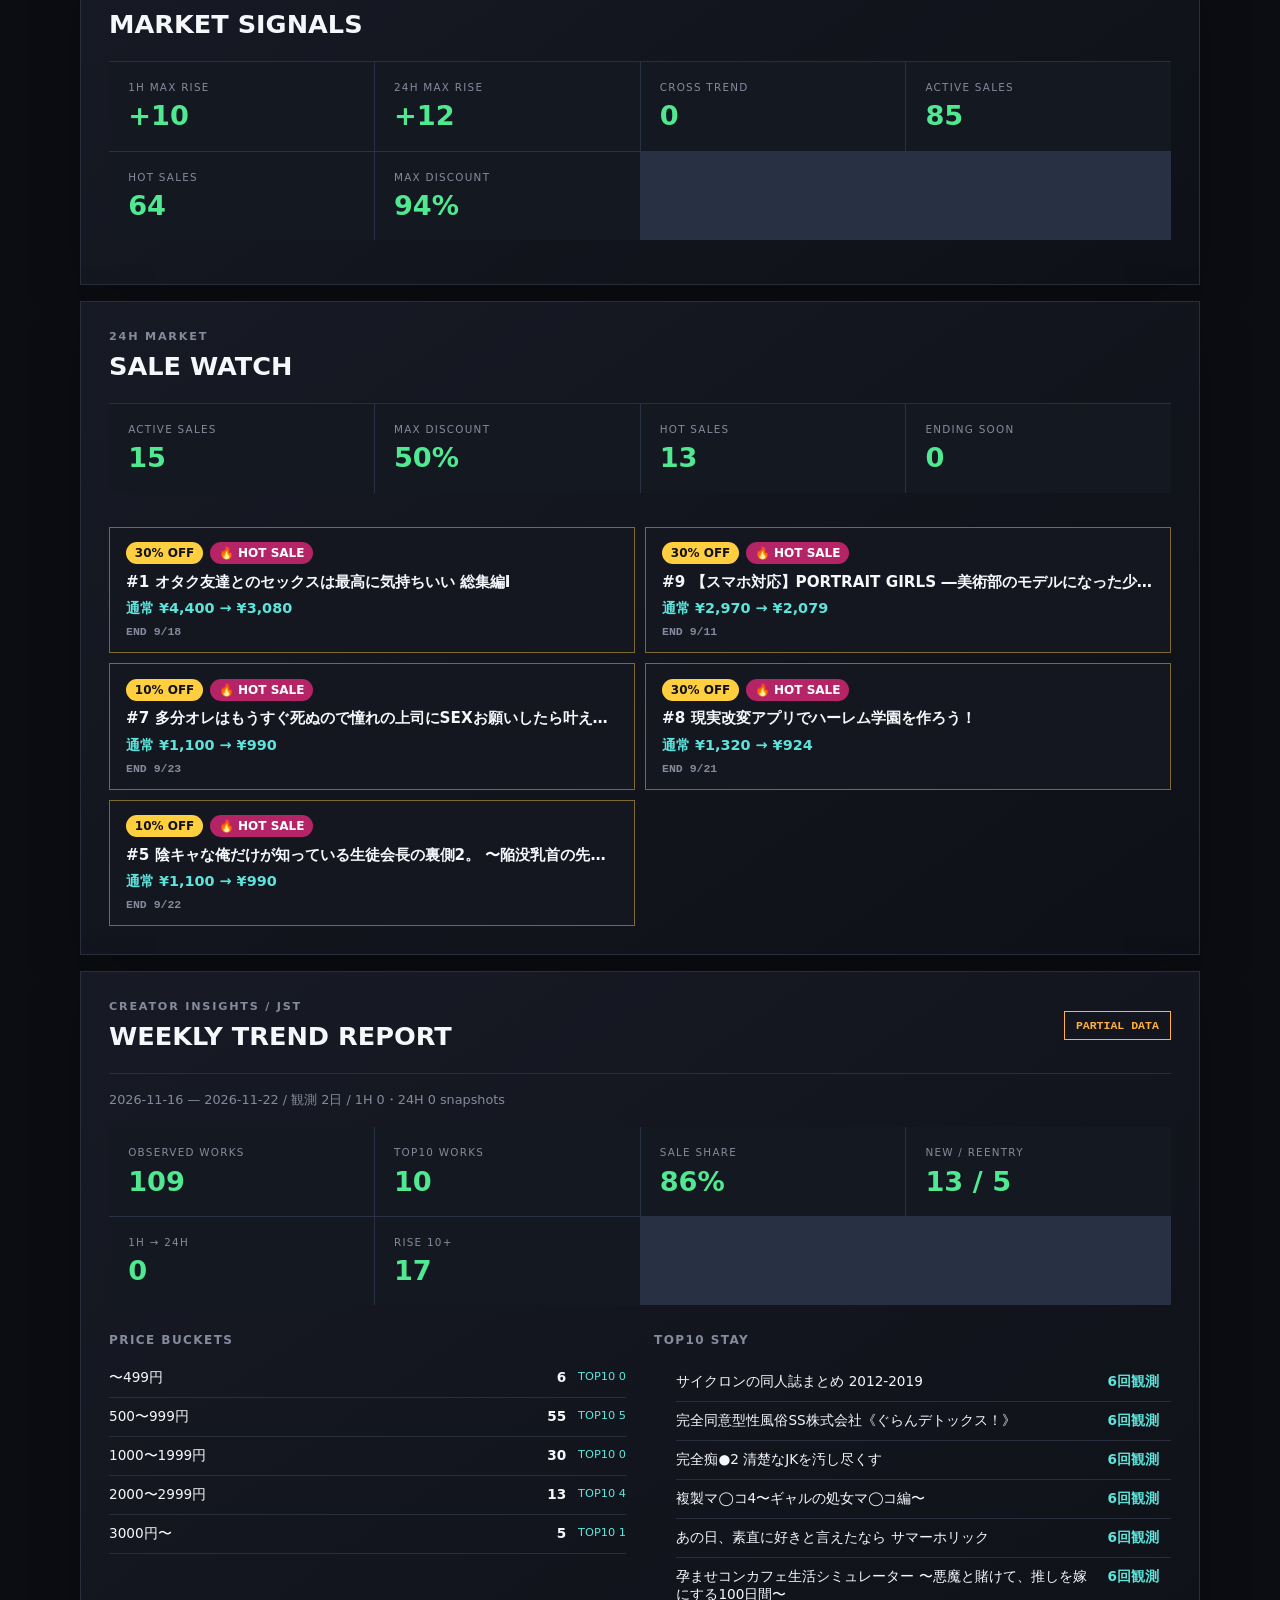
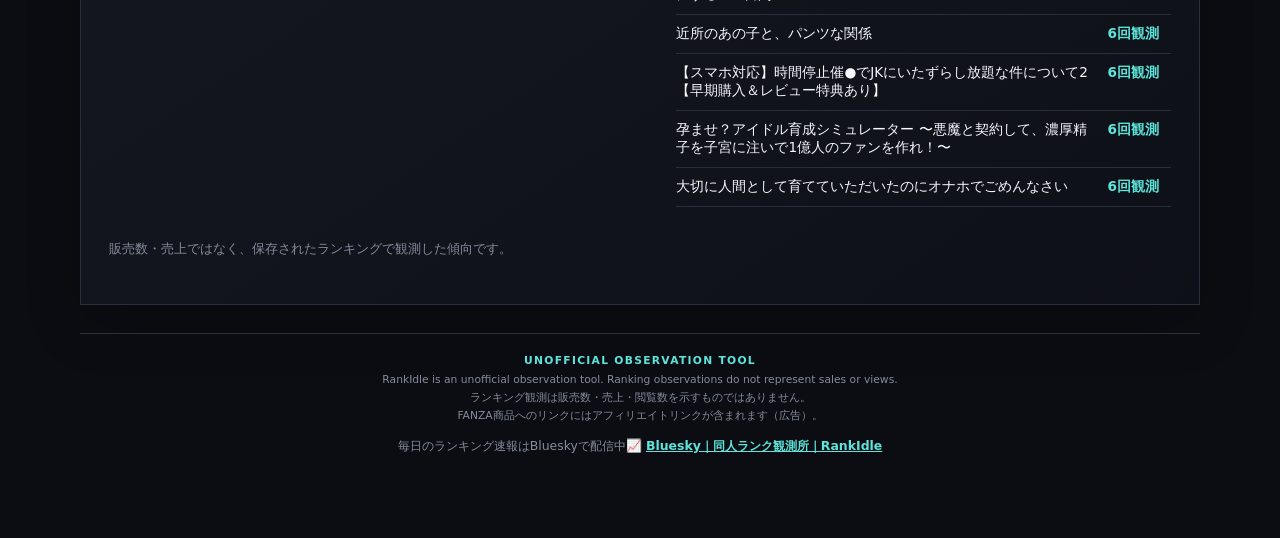
==== commit f4df8b0c: "feat: ダッシュボードにOGタグを追加（Blueskyリンクカード対応）" ====
--- a/docs/index.html
+++ b/docs/index.html
@@ -4,6 +4,18 @@
   <meta charset="utf-8"><meta name="viewport" content="width=device-width, initial-scale=1">
   <meta name="theme-color" content="#11131a">
   <meta name="description" content="FANZA Web Service APIランキングを定期観測し、順位変動・ジャンル・価格帯・新作傾向を可視化する非公式ランキング観測サイト。">
+  <meta property="og:type" content="website">
+  <meta property="og:site_name" content="DOUJIN RANKIDLE">
+  <meta property="og:title" content="DOUJIN RANKIDLE｜FANZA同人ランキング観測所">
+  <meta property="og:description" content="FANZA Web Service APIランキングを定期観測し、順位変動・ジャンル・価格帯・新作傾向を可視化する非公式ランキング観測サイト。">
+  <meta property="og:url" content="https://doujin-rankldle.kawahara-musiku.workers.dev/">
+  <meta property="og:image" content="https://rankidle-og.kawahara-musiku.workers.dev/og-image.png">
+  <meta property="og:image:width" content="1200">
+  <meta property="og:image:height" content="630">
+  <meta name="twitter:card" content="summary_large_image">
+  <meta name="twitter:title" content="DOUJIN RANKIDLE｜FANZA同人ランキング観測所">
+  <meta name="twitter:description" content="FANZA Web Service APIランキングを定期観測し、順位変動・ジャンル・価格帯・新作傾向を可視化する非公式ランキング観測サイト。">
+  <meta name="twitter:image" content="https://rankidle-og.kawahara-musiku.workers.dev/og-image.png">
   <title>DOUJIN RANKIDLE</title>
   <link rel="stylesheet" href="style.css">
 </head>
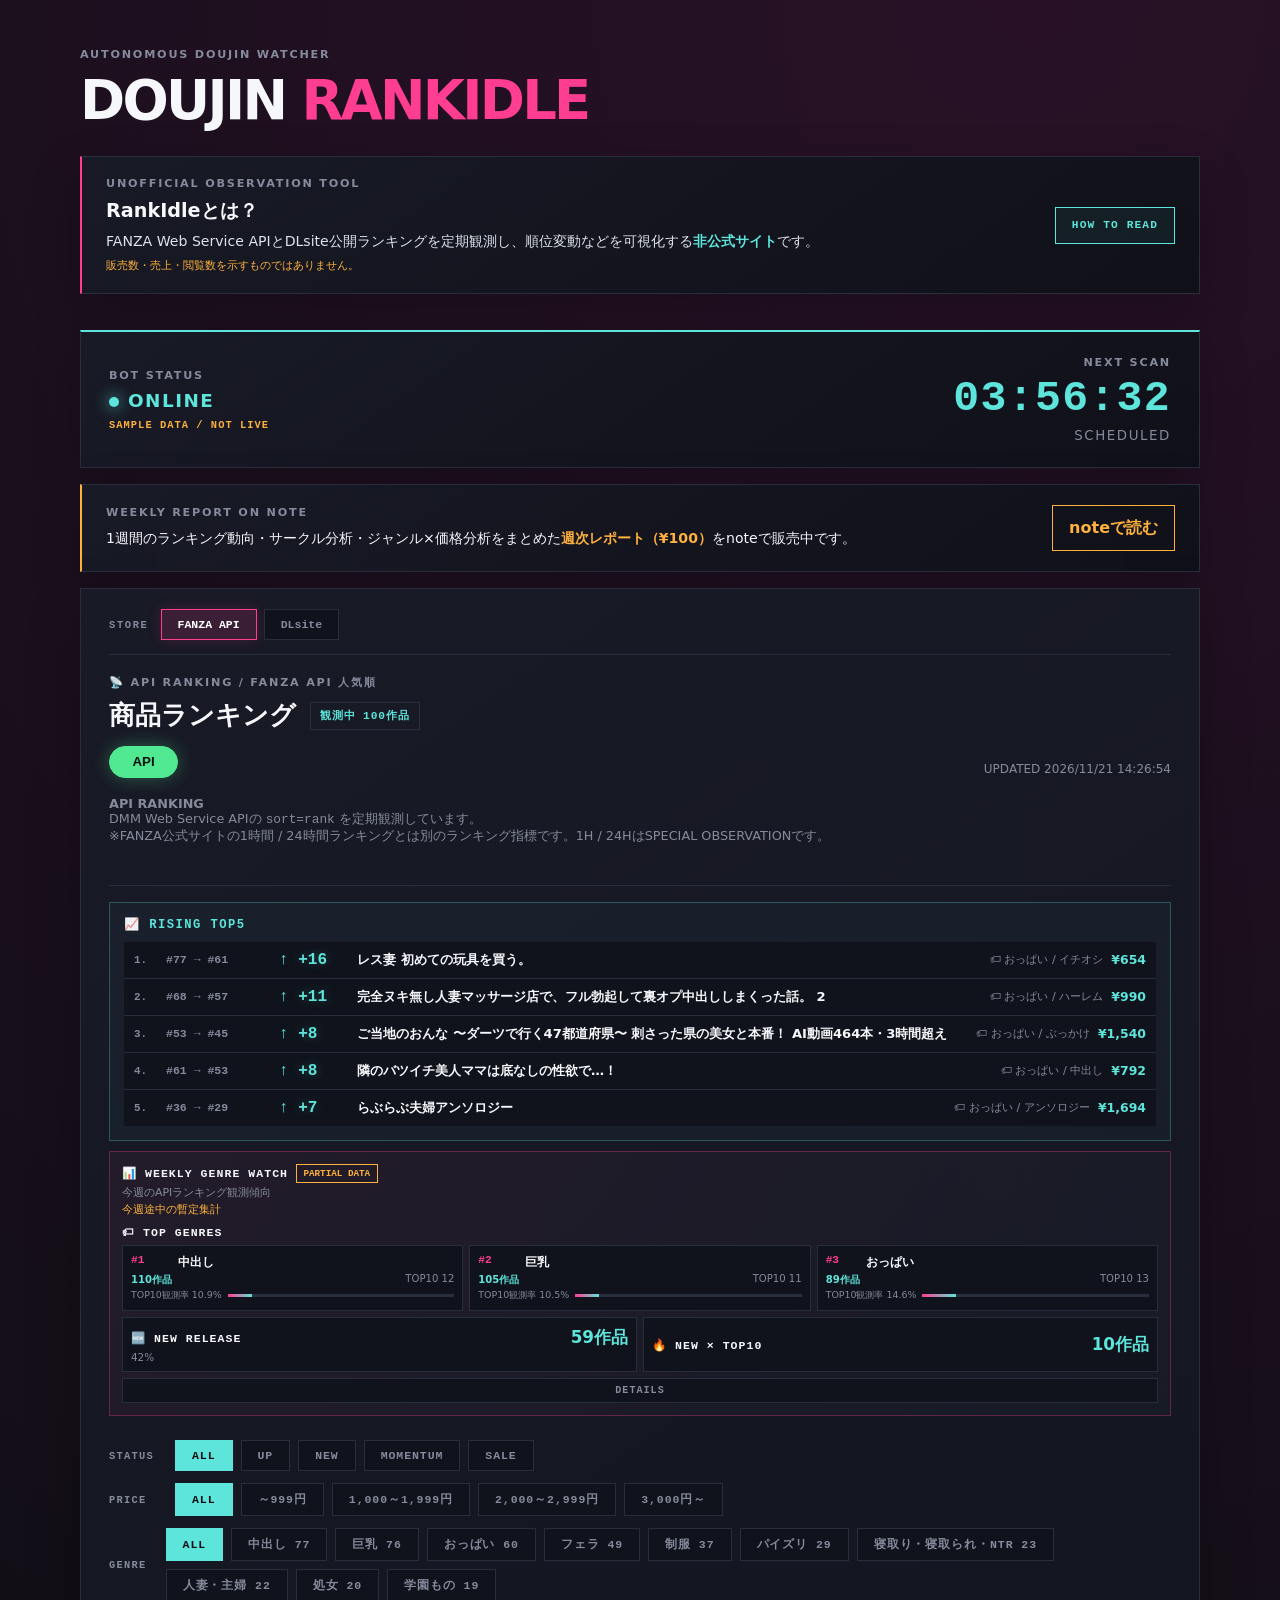
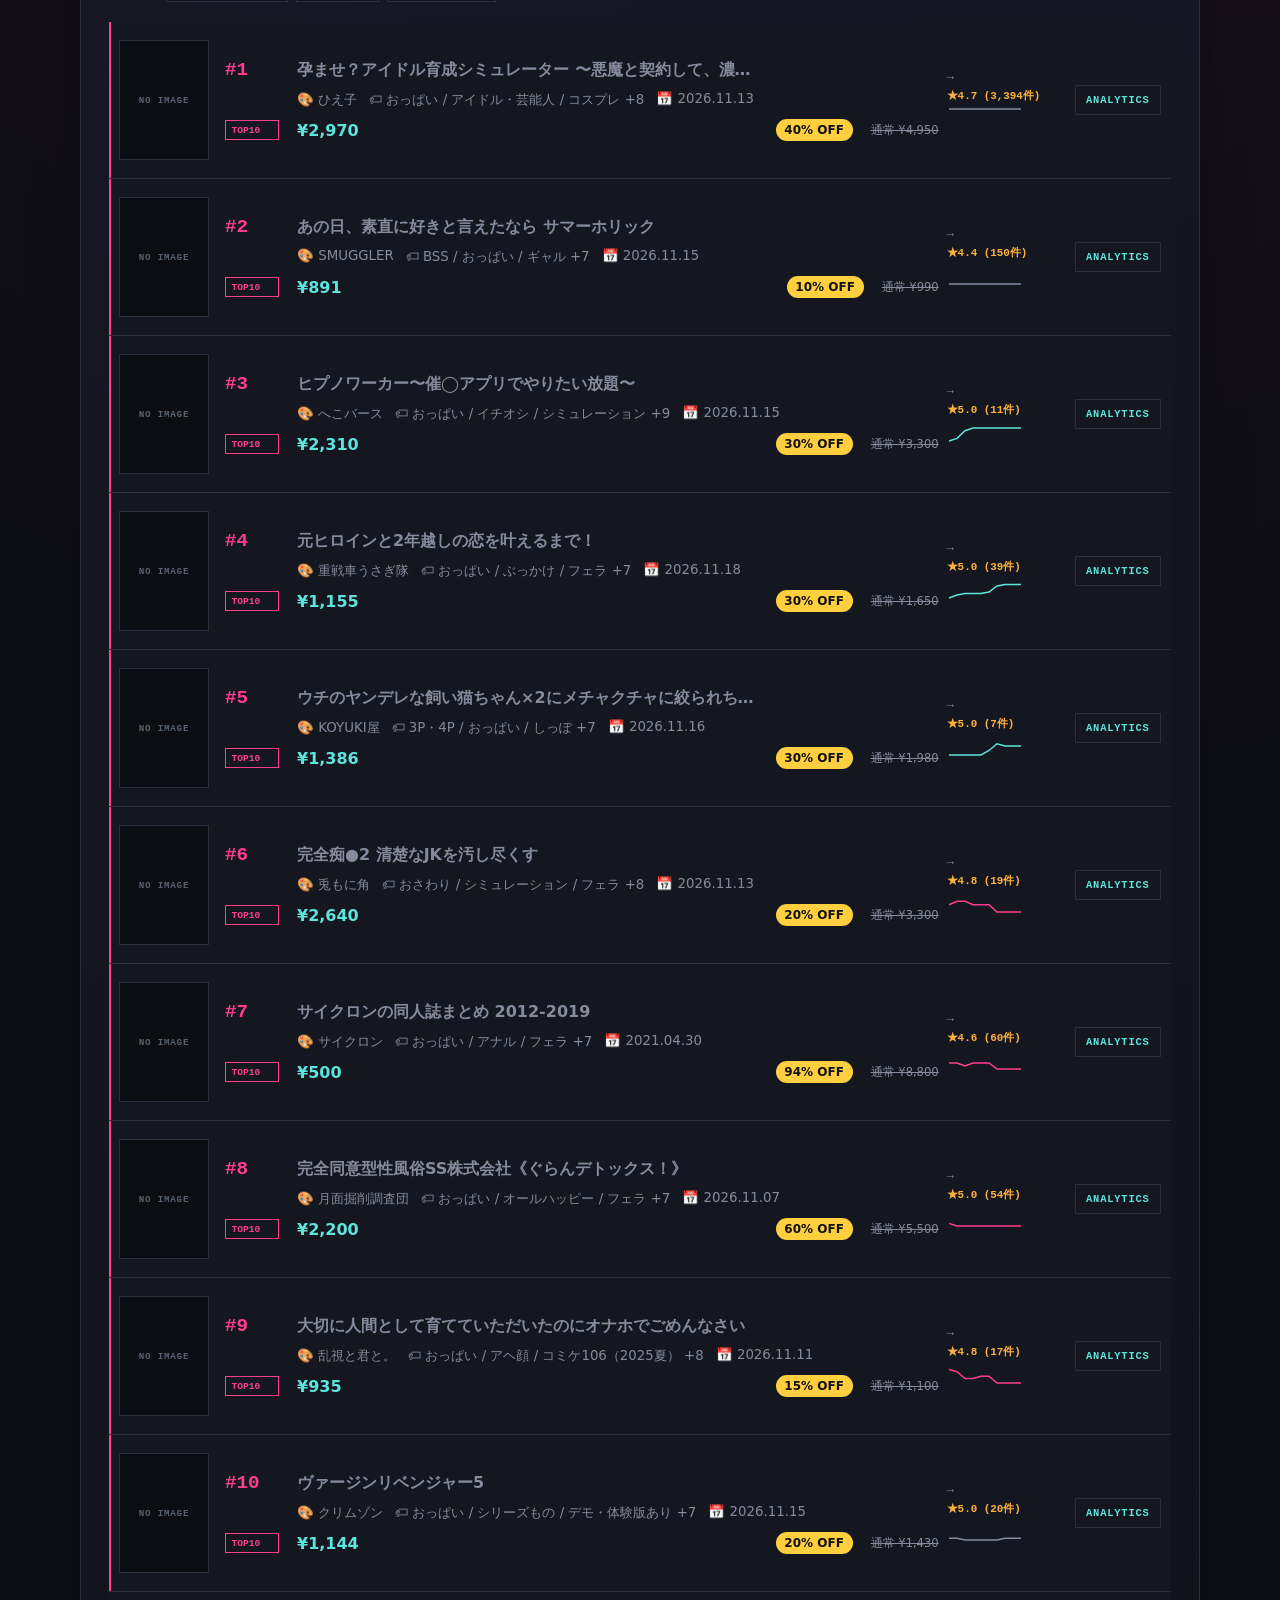
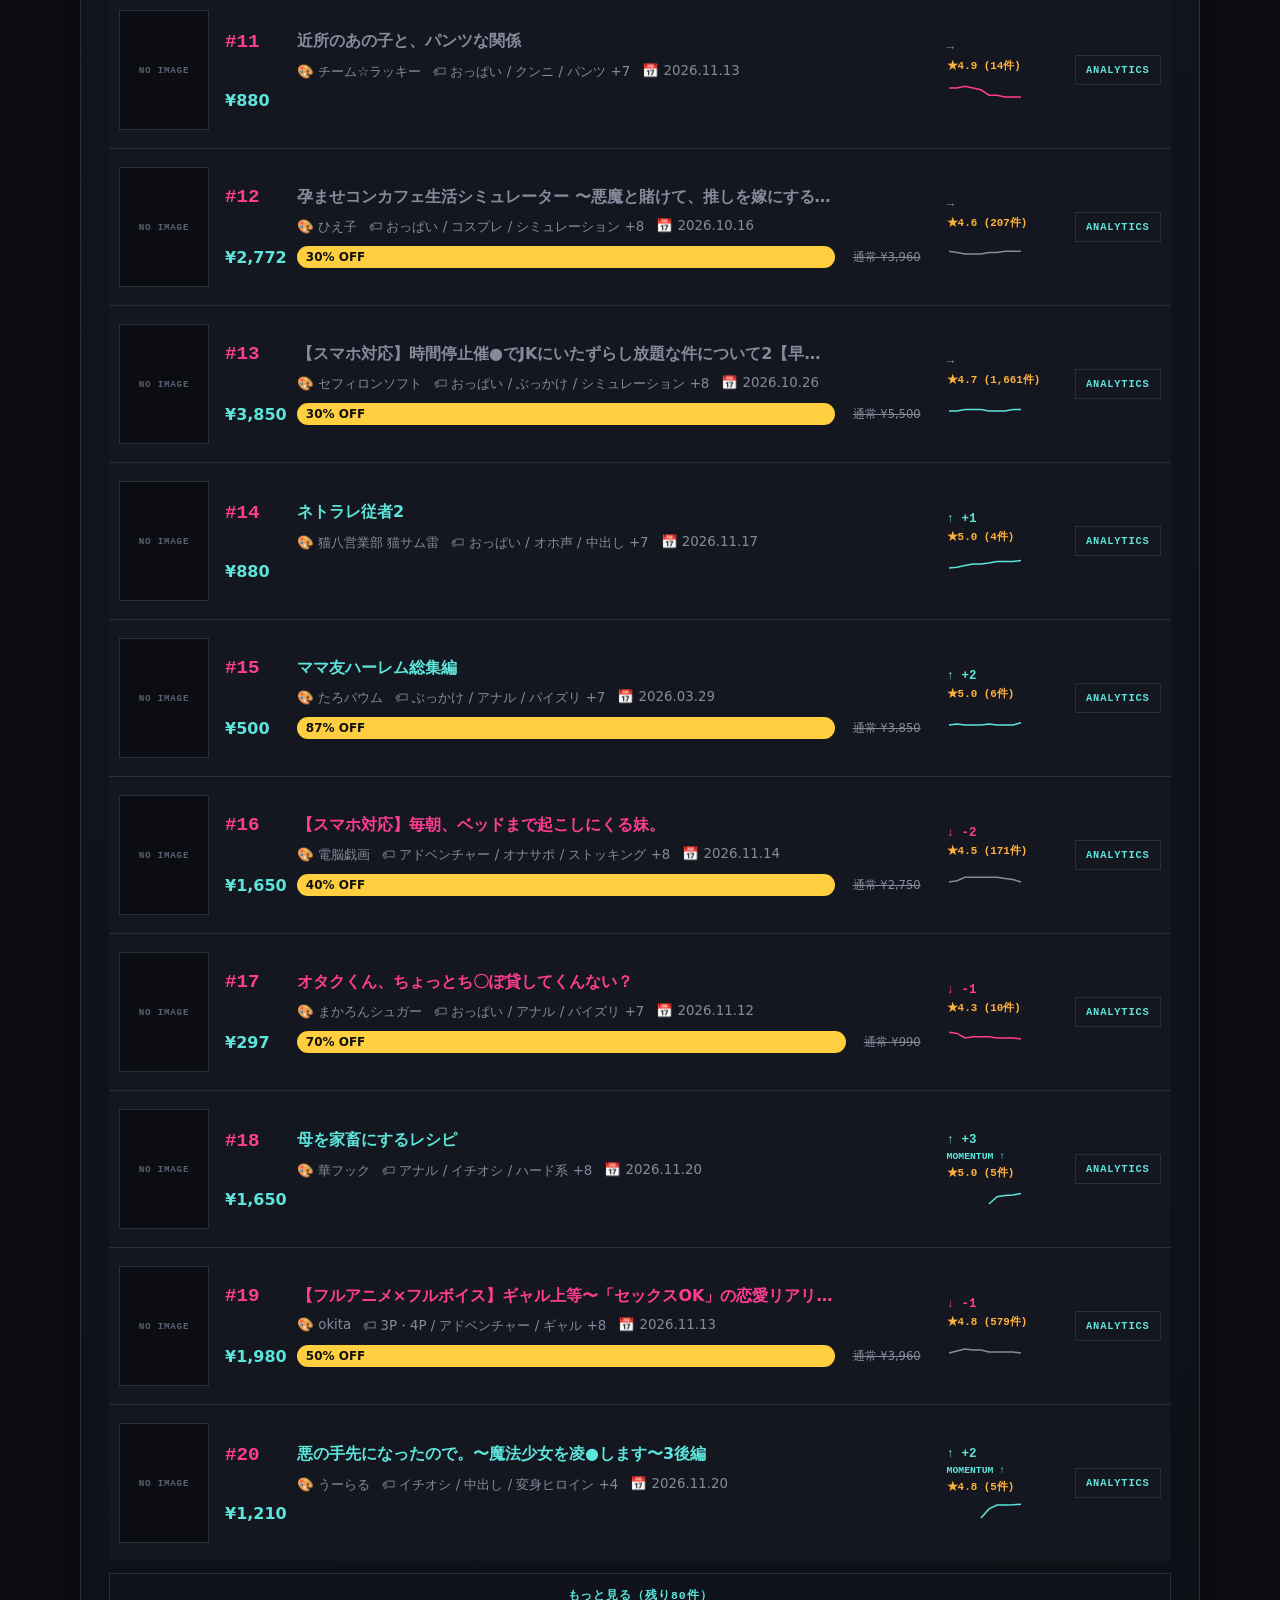
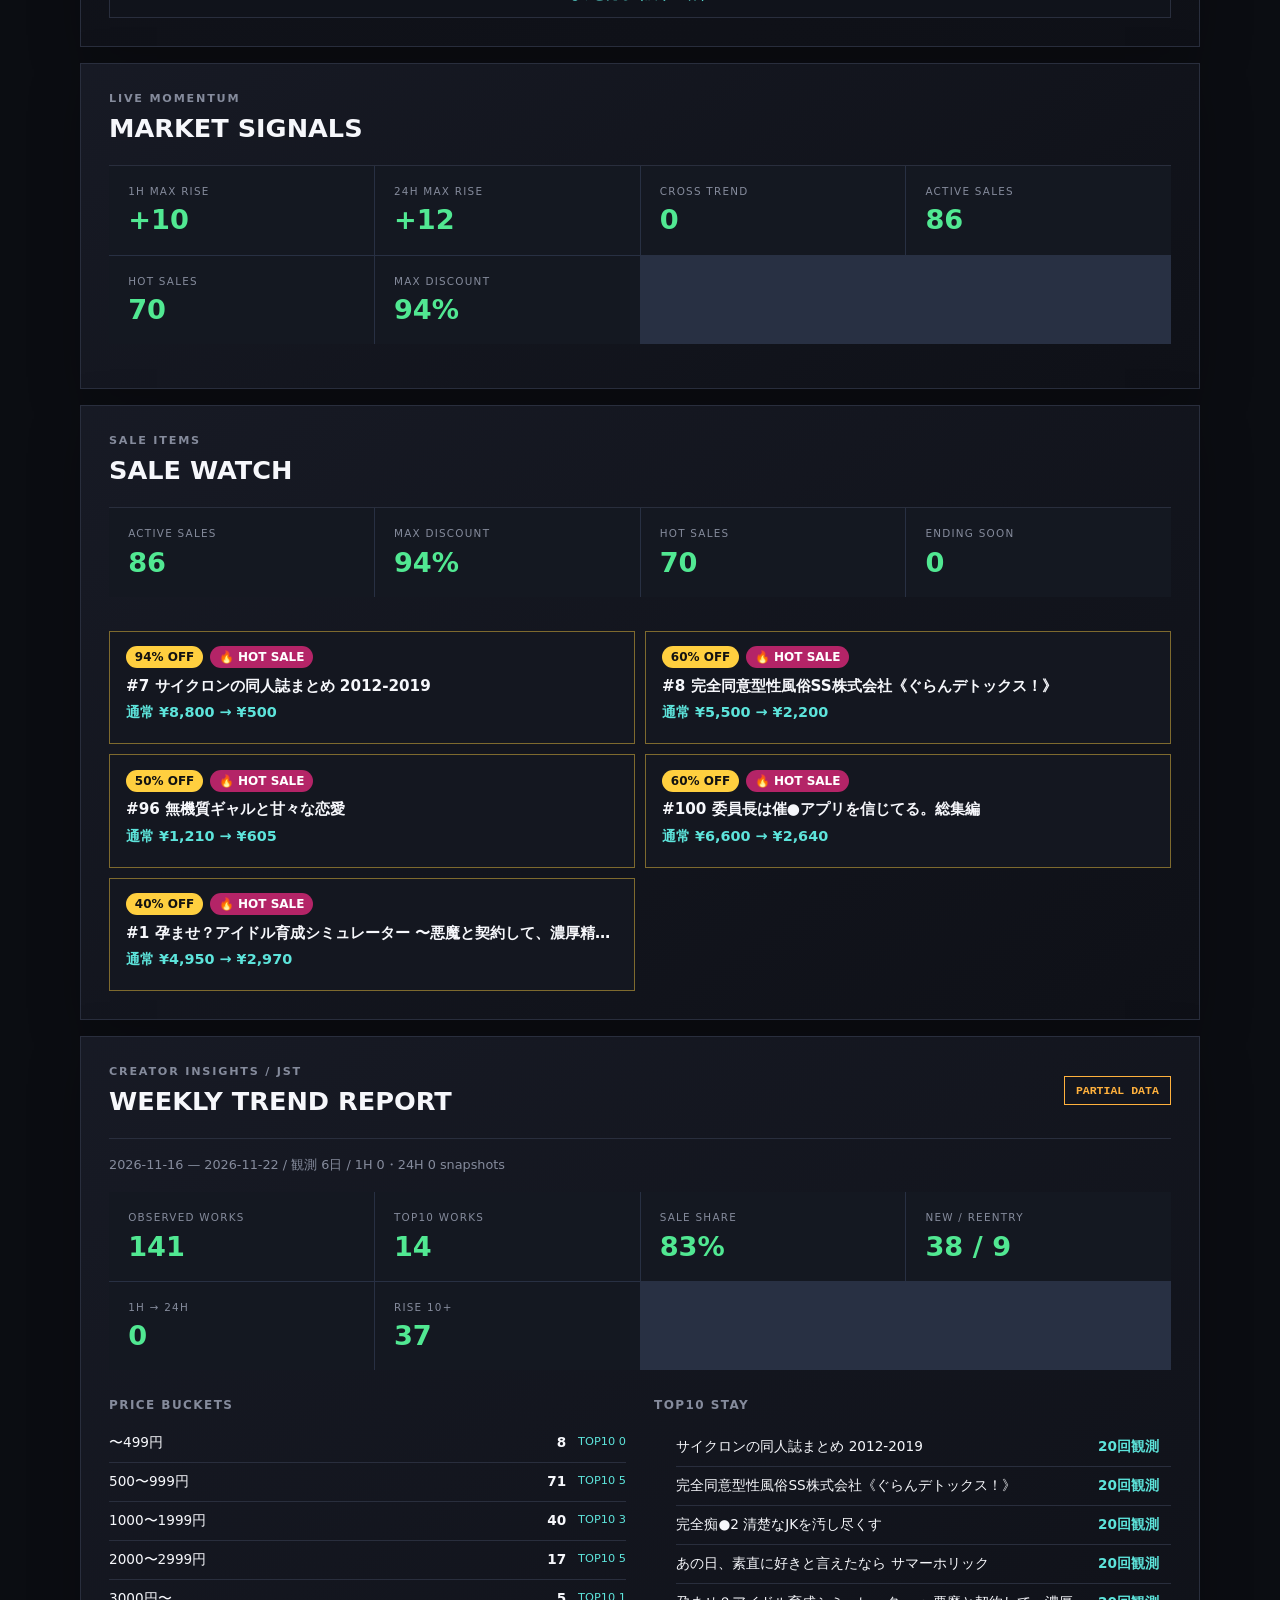
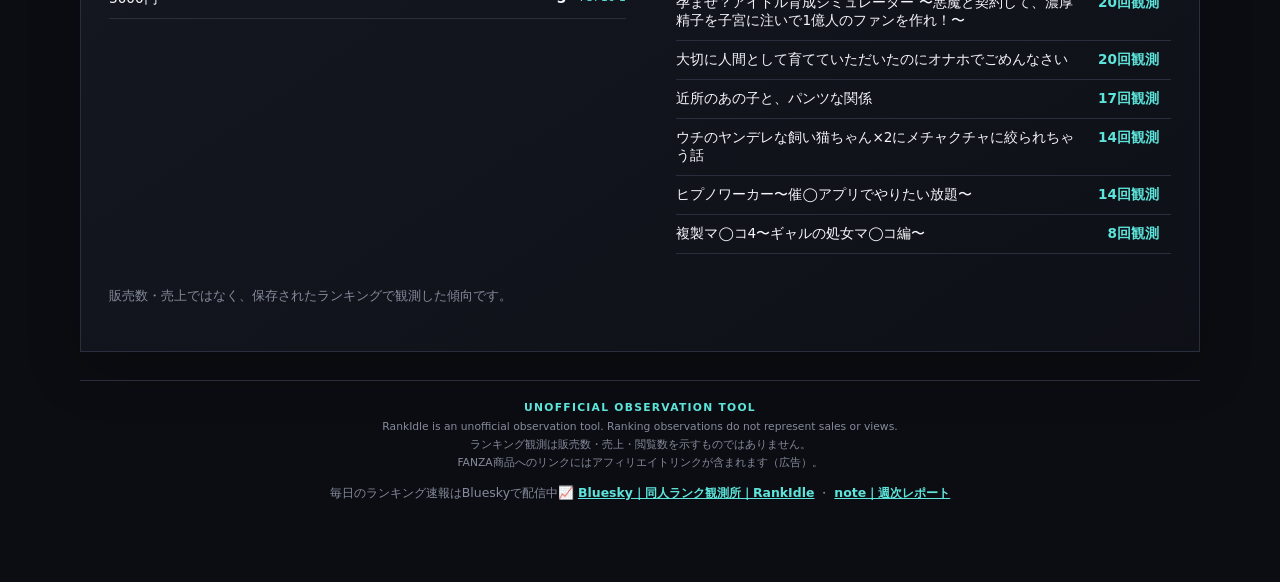
==== commit 63956371: "feat: ダッシュボードのセール訴求とnote週報導線を強化" ====
--- a/docs/index.html
+++ b/docs/index.html
@@ -47,6 +47,7 @@
           <article><h3>NEW RELEASE</h3><p><code>release_date</code>をもとにした発売7日以内の作品。ランキングstatusのNEWとは別です。</p></article>
           <article><h3>MOMENTUM</h3><p>直近複数回の観測で継続して順位が上昇している場合に表示。売上増加を意味しません。</p></article>
         <article><h3>RANK SPARKLINE</h3><p>商品ごとの直近10回の順位推移を小さな折れ線で表示。右上がり（シアン）は順位上昇、右下がり（ピンク）は順位下降。途切れている部分は観測外だった回です。</p></article>
+          <article><h3>SALE / % OFF</h3><p>DMM APIの価格情報でセール中と判定された作品です。% OFFは通常価格との割引率で、取り消し線の価格が通常価格です。</p></article>
           <article><h3>REVIEW ★</h3><p>商品ごとの★評価とレビュー件数（DMM APIのレビュー情報）。レビューがない作品には表示されません。</p></article>
           <article><h3>TOP10観測率</h3><p>週次観測期間中、対象ジャンル作品のうちTOP10で観測された作品数の比率。販売率・購入率ではありません。</p></article>
           <article><h3>WEEKLY GENRE WATCH</h3><p>保存したAPIランキングsnapshotから、ジャンル、新作比率、TOP10観測数、ジャンル別価格中央値などを集計します。</p></article>
@@ -66,9 +67,13 @@
       <div class="scan"><p class="label">NEXT SCAN</p><strong id="countdown">--:--:--</strong><small id="scanState">SCHEDULED</small></div>
     </section>
 
-
-
-
+    <section class="note-banner panel">
+      <div>
+        <p class="eyebrow">WEEKLY REPORT ON NOTE</p>
+        <p>1週間のランキング動向・サークル分析・ジャンル×価格分析をまとめた<strong>週次レポート（¥100）</strong>をnoteで販売中です。</p>
+      </div>
+      <a class="note-banner-link" href="https://note.com/doujinrankidle/n/n4fb2d7195d81" target="_blank" rel="noopener">noteで読む</a>
+    </section>
 
     <section class="products panel">
       <nav class="store-switch" aria-label="ストア切り替え"><span>STORE</span><button type="button" data-store="fanza" class="active" aria-pressed="true">FANZA API</button><button type="button" data-store="dlsite" aria-pressed="false">DLsite</button></nav>
@@ -87,16 +92,16 @@
           <p id="weeklyGenreMethodology" class="genre-watch-methodology">※RankIdleが保存したFANZA APIランキング観測データによる集計です。<br>販売数・売上を示すものではありません。</p>
         </div>
       </section>
-      <div id="apiFilters" class="api-filter-groups"><div class="filter-group"><span>STATUS</span><div class="ranking-filters" aria-label="APIランキングステータスフィルター"><button type="button" data-api-filter="all" class="active">ALL</button><button type="button" data-api-filter="up">UP</button><button type="button" data-api-filter="new">NEW</button><button type="button" data-api-filter="momentum">MOMENTUM</button></div></div><div class="filter-group"><span>PRICE</span><div class="ranking-filters price-filters" aria-label="APIランキング価格帯フィルター"><button type="button" data-api-price-filter="all" class="active">ALL</button><button type="button" data-api-price-filter="under1000">～999円</button><button type="button" data-api-price-filter="1000to1999">1,000～1,999円</button><button type="button" data-api-price-filter="2000to2999">2,000～2,999円</button><button type="button" data-api-price-filter="3000plus">3,000円～</button></div></div><div class="filter-group"><span>GENRE</span><div id="apiGenreFilters" class="ranking-filters genre-filters" aria-label="APIランキングジャンルフィルター"></div></div></div>
+      <div id="apiFilters" class="api-filter-groups"><div class="filter-group"><span>STATUS</span><div class="ranking-filters" aria-label="APIランキングステータスフィルター"><button type="button" data-api-filter="all" class="active">ALL</button><button type="button" data-api-filter="up">UP</button><button type="button" data-api-filter="new">NEW</button><button type="button" data-api-filter="momentum">MOMENTUM</button><button type="button" data-api-filter="sale">SALE</button></div></div><div class="filter-group"><span>PRICE</span><div class="ranking-filters price-filters" aria-label="APIランキング価格帯フィルター"><button type="button" data-api-price-filter="all" class="active">ALL</button><button type="button" data-api-price-filter="under1000">～999円</button><button type="button" data-api-price-filter="1000to1999">1,000～1,999円</button><button type="button" data-api-price-filter="2000to2999">2,000～2,999円</button><button type="button" data-api-price-filter="3000plus">3,000円～</button></div></div><div class="filter-group"><span>GENRE</span><div id="apiGenreFilters" class="ranking-filters genre-filters" aria-label="APIランキングジャンルフィルター"></div></div></div>
       <div id="dlsiteFilters" class="api-filter-groups" hidden><div class="filter-group"><span>STATUS</span><div class="ranking-filters" aria-label="DLsiteランキングステータスフィルター"><button type="button" data-dlsite-filter="all" class="active">ALL</button><button type="button" data-dlsite-filter="up">UP</button><button type="button" data-dlsite-filter="down">DOWN</button><button type="button" data-dlsite-filter="stay">STAY</button><button type="button" data-dlsite-filter="new">NEW</button><button type="button" data-dlsite-filter="reentry">REENTRY</button></div></div><div class="filter-group"><span>PRICE</span><div class="ranking-filters price-filters"><button type="button" data-dlsite-price="all" class="active">ALL</button><button type="button" data-dlsite-price="under1000">≤999</button><button type="button" data-dlsite-price="1000to1999">1000–1999</button><button type="button" data-dlsite-price="2000to2999">2000–2999</button><button type="button" data-dlsite-price="3000plus">3000+</button></div></div></div>
       <div id="productList" class="product-list"><p class="empty">データをロード中...</p></div>
       <button id="rankingMore" class="ranking-more" type="button">もっと見る（21〜100位）</button>
     </section>
     <section class="panel game-section"><div class="section-title"><div><p class="eyebrow">LIVE MOMENTUM</p><h2>MARKET SIGNALS</h2></div></div><div id="marketSignals" class="metrics signals"></div></section>
-    <section class="panel game-section sale-watch"><div class="section-title"><div><p class="eyebrow">24H MARKET</p><h2>SALE WATCH</h2></div></div><div id="saleMetrics" class="metrics signals"></div><div id="saleList" class="sale-list"><p class="empty">セール情報はまだないよ。</p></div></section>
+    <section class="panel game-section sale-watch"><div class="section-title"><div><p class="eyebrow">SALE ITEMS</p><h2>SALE WATCH</h2></div></div><div id="saleMetrics" class="metrics signals"></div><div id="saleList" class="sale-list"><p class="empty">セール情報はまだないよ。</p></div></section>
     <section class="panel game-section weekly-report"><div class="section-title"><div><p class="eyebrow">CREATOR INSIGHTS / JST</p><h2>WEEKLY TREND REPORT</h2></div><b id="weeklyStatus" class="weekly-status">LOADING</b></div><p id="weeklyPeriod" class="weekly-period"></p><div id="weeklyMetrics" class="metrics signals"></div><div class="weekly-columns"><div><h3>PRICE BUCKETS</h3><div id="weeklyPrices"></div></div><div><h3>TOP10 STAY</h3><ol id="weeklyStays"></ol></div></div><p class="weekly-note">販売数・売上ではなく、保存されたランキングで観測した傾向です。</p></section>
 
-    <footer><strong>UNOFFICIAL OBSERVATION TOOL</strong><br>RankIdle is an unofficial observation tool. Ranking observations do not represent sales or views.<br>ランキング観測は販売数・売上・閲覧数を示すものではありません。<br>FANZA商品へのリンクにはアフィリエイトリンクが含まれます（広告）。<p class="follow-links">毎日のランキング速報はBlueskyで配信中📈 <a href="https://bsky.app/profile/doujinrankidle.bsky.social" target="_blank" rel="noopener">Bluesky｜同人ランク観測所｜RankIdle</a></p></footer>
+    <footer><strong>UNOFFICIAL OBSERVATION TOOL</strong><br>RankIdle is an unofficial observation tool. Ranking observations do not represent sales or views.<br>ランキング観測は販売数・売上・閲覧数を示すものではありません。<br>FANZA商品へのリンクにはアフィリエイトリンクが含まれます（広告）。<p class="follow-links">毎日のランキング速報はBlueskyで配信中📈 <a href="https://bsky.app/profile/doujinrankidle.bsky.social" target="_blank" rel="noopener">Bluesky｜同人ランク観測所｜RankIdle</a> ・ <a href="https://note.com/doujinrankidle" target="_blank" rel="noopener">note｜週次レポート</a></p></footer>
   </main>
   <script src="app.js" defer></script>
 </body>
--- a/docs/style.css
+++ b/docs/style.css
@@ -6,6 +6,11 @@
 h1,h2,p { margin:0; } h1 { font-size:clamp(1.8rem,5vw,3.4rem); letter-spacing:-.05em; } h1 span { color:var(--pink); } h2 { font-size:1.6rem; } .bot-level { margin-top:10px; color:var(--muted); letter-spacing:.08em; } .bot-level strong { color:var(--cyan); }
 .eyebrow,.label { color:var(--muted); font-weight:800; font-size:.7rem; letter-spacing:.16em; margin-bottom:8px; } .mode-badge { padding:10px 16px; border:1px solid currentColor; font-size:.72rem; font-weight:900; letter-spacing:.14em; white-space:nowrap; } .mode-badge.mock { color:var(--amber); background:rgba(255,177,61,.08); } .mode-badge.live { color:var(--cyan); background:rgba(93,228,219,.08); }
 .panel { border:1px solid var(--line); background:linear-gradient(145deg,rgba(24,27,38,.96),rgba(15,17,24,.96)); box-shadow:0 18px 50px rgba(0,0,0,.22); } .status-panel { margin:36px 0 16px; padding:24px 28px; border-top:2px solid var(--cyan); }
+.note-banner { display:flex; align-items:center; justify-content:space-between; gap:24px; padding:20px 24px; margin:0 0 16px; border-left:2px solid var(--amber); }
+.note-banner p:not(.eyebrow) { font-size:.88rem; line-height:1.65; }
+.note-banner strong { color:var(--amber); }
+.note-banner-link { border:1px solid var(--amber); color:var(--amber); padding:.72rem 1rem; font-weight:900; text-decoration:none; white-space:nowrap; }
+.note-banner-link:hover { background:var(--amber); color:var(--bg); }
 .onboarding{margin-top:24px;padding:20px 24px;border-left:2px solid var(--pink)}.onboarding-summary{display:flex;align-items:center;justify-content:space-between;gap:28px}.onboarding-summary h2{margin-bottom:6px;font-size:1.2rem}.onboarding-summary p:not(.eyebrow){max-width:760px;color:#dfe2eb;font-size:.88rem;line-height:1.65}.onboarding-summary p strong{color:var(--cyan)}.onboarding-summary small{display:block;margin-top:5px;color:var(--amber);font-size:.7rem}.onboarding-toggle,.onboarding-close{flex:none;border:1px solid var(--cyan);background:rgba(93,228,219,.06);color:var(--cyan);padding:.72rem 1rem;font:900 .7rem monospace;letter-spacing:.1em;cursor:pointer}.onboarding-toggle:hover,.onboarding-toggle[aria-expanded="true"],.onboarding-close:hover{background:var(--cyan);color:var(--bg)}.onboarding-guide[hidden]{display:none}.onboarding-guide{margin-top:18px;padding-top:16px;border-top:1px solid var(--line)}.guide-intro{padding:10px 12px;border-left:2px solid var(--cyan);background:#10131b}.guide-intro p{font-size:.78rem;line-height:1.6}.guide-intro strong,.term-grid h3{color:var(--cyan)}.term-grid{display:grid;grid-template-columns:repeat(2,minmax(0,1fr));gap:8px;margin-top:10px}.term-grid article{min-width:0;padding:12px;border:1px solid var(--line);background:#10131b}.term-grid h3{margin:0 0 6px;font:900 .72rem monospace;letter-spacing:.08em}.term-grid p{color:#bdc2d0;font-size:.74rem;line-height:1.55;overflow-wrap:anywhere}.term-grid b{color:#f6f7fb}.guide-notice{margin-top:10px;padding:12px;border:1px solid rgba(255,177,61,.35);background:rgba(255,177,61,.04)}.guide-notice strong{color:var(--amber);font:900 .7rem monospace;letter-spacing:.12em}.guide-notice p{margin-top:5px;color:var(--muted);font-size:.72rem;line-height:1.55}.onboarding-close{display:block;margin:10px 0 0 auto;border-color:var(--line);color:var(--muted);background:transparent}footer{margin-top:28px;padding:18px 8px 0;border-top:1px solid var(--line);color:var(--muted);font-size:.67rem;line-height:1.7;text-align:center}footer strong{color:var(--cyan);letter-spacing:.12em}footer .follow-links{margin-top:10px;font-size:.78rem}footer .follow-links a{color:var(--cyan);font-weight:700}
 .online { font-size:1.15rem; font-weight:900; letter-spacing:.08em; } .online i { display:inline-block; width:10px; height:10px; margin-right:9px; border-radius:50%; background:var(--amber); box-shadow:0 0 16px currentColor; } .online.active { color:var(--cyan); } .online.active i { background:var(--cyan); } .demo-note { margin-top:8px; color:var(--amber); font:700 .65rem monospace; letter-spacing:.1em; }
 .scan { text-align:right; max-width:100%; } .scan strong { display:block; font:800 clamp(1.2rem,5vw,2.7rem)/1 monospace; color:var(--cyan); letter-spacing:.03em; } .scan small { display:block; color:var(--muted); margin-top:8px; letter-spacing:.12em; }
@@ -24,8 +29,9 @@
 .rank-history { display:flex; align-items:center; gap:8px; overflow-x:auto; padding-bottom:3px; font:800 .82rem monospace; white-space:nowrap; scrollbar-width:thin; }
 .rank-history i { color:var(--muted); font-style:normal; }.analytics-stay strong,.analytics-stay b { margin-right:10px; }.analytics-stay b { color:var(--cyan); }
 .analytics-status { display:block; font:900 .75rem monospace; white-space:nowrap; }.analytics-status.stable { color:var(--cyan); }.analytics-status.active { color:#51e892; }.analytics-status.volatile { color:var(--amber); }.analytics-status.spike { color:var(--pink); }.analytics-status.insufficient-data { color:var(--muted); }
-.sale-list { display:grid; grid-template-columns:repeat(2,minmax(0,1fr)); gap:10px; padding-top:18px; } .sale-list>.empty { grid-column:1/-1; } .sale-card { min-width:0; min-height:110px; padding:14px 16px; border:1px solid rgba(255,207,63,.45); background:var(--panel); display:flex; flex-direction:column; gap:7px; } .sale-card-head { display:flex; align-items:center; gap:7px; min-height:23px; } .hot-sale-badge { color:#fff; background:#b42467; border-radius:999px; padding:.25rem .55rem; font-size:.75rem; white-space:nowrap; } .sale-card-title { margin:0; font-size:.95rem; line-height:1.35; overflow:hidden; text-overflow:ellipsis; white-space:nowrap; } .sale-card-price { color:var(--cyan); font-size:.9rem; font-weight:900; white-space:nowrap; overflow:hidden; text-overflow:ellipsis; } .sale-card-meta { display:flex; align-items:center; gap:10px; margin-top:auto; color:var(--muted); font:800 .72rem monospace; } .ending-alert { color:#111; background:var(--amber); padding:.15rem .4rem; letter-spacing:.04em; }
-@media (max-width:650px) { .shell { width:min(100% - 20px,1120px); padding-top:24px; } header { align-items:flex-end; } .status-panel { align-items:flex-start; flex-direction:column; } .scan { text-align:left; } .metrics,.achievements { grid-template-columns:1fr; } .game-section,.products { padding:20px 14px; } .section-title { align-items:flex-start; flex-direction:column; } .product { grid-template-columns:38px 1fr; gap:10px; } .price { grid-column:2; }.analytics-toggle{margin-right:6px;padding:.45rem}.analytics-detail{grid-template-columns:1fr auto;gap:14px;padding:12px}.analytics-detail>div:first-child{grid-column:1/-1;min-width:0;} }
+.regular-price { color:var(--muted); text-decoration:line-through; font-size:.72rem; white-space:nowrap; }
+.sale-list { display:grid; grid-template-columns:repeat(2,minmax(0,1fr)); gap:10px; padding-top:18px; } .sale-list>.empty { grid-column:1/-1; } .sale-card { min-width:0; min-height:110px; padding:14px 16px; border:1px solid rgba(255,207,63,.45); background:var(--panel); display:flex; flex-direction:column; gap:7px; text-decoration:none; color:inherit; } .sale-card:hover { background:#1d202c; } .sale-card-head { display:flex; align-items:center; gap:7px; min-height:23px; } .hot-sale-badge { color:#fff; background:#b42467; border-radius:999px; padding:.25rem .55rem; font-size:.75rem; white-space:nowrap; } .sale-card-title { margin:0; font-size:.95rem; line-height:1.35; overflow:hidden; text-overflow:ellipsis; white-space:nowrap; } .sale-card-price { color:var(--cyan); font-size:.9rem; font-weight:900; white-space:nowrap; overflow:hidden; text-overflow:ellipsis; } .sale-card-meta { display:flex; align-items:center; gap:10px; margin-top:auto; color:var(--muted); font:800 .72rem monospace; } .ending-alert { color:#111; background:var(--amber); padding:.15rem .4rem; letter-spacing:.04em; }
+@media (max-width:650px) { .shell { width:min(100% - 20px,1120px); padding-top:24px; } header { align-items:flex-end; } .status-panel,.note-banner { align-items:flex-start; flex-direction:column; } .scan { text-align:left; } .metrics,.achievements { grid-template-columns:1fr; } .game-section,.products { padding:20px 14px; } .section-title { align-items:flex-start; flex-direction:column; } .product { grid-template-columns:38px 1fr; gap:10px; } .price { grid-column:2; }.analytics-toggle{margin-right:6px;padding:.45rem}.analytics-detail{grid-template-columns:1fr auto;gap:14px;padding:12px}.analytics-detail>div:first-child{grid-column:1/-1;min-width:0;} }
 .candidate { padding: 18px; border: 1px solid #343a4d; border-radius: 8px; background: #151823; }
 .candidate pre { white-space: pre-wrap; font: inherit; line-height: 1.65; }
 .candidate button { min-height: 44px; padding: 0 18px; border: 1px solid #ff4f9a; color: #fff; background: #b42467; border-radius: 6px; font-weight: 800; cursor: pointer; }
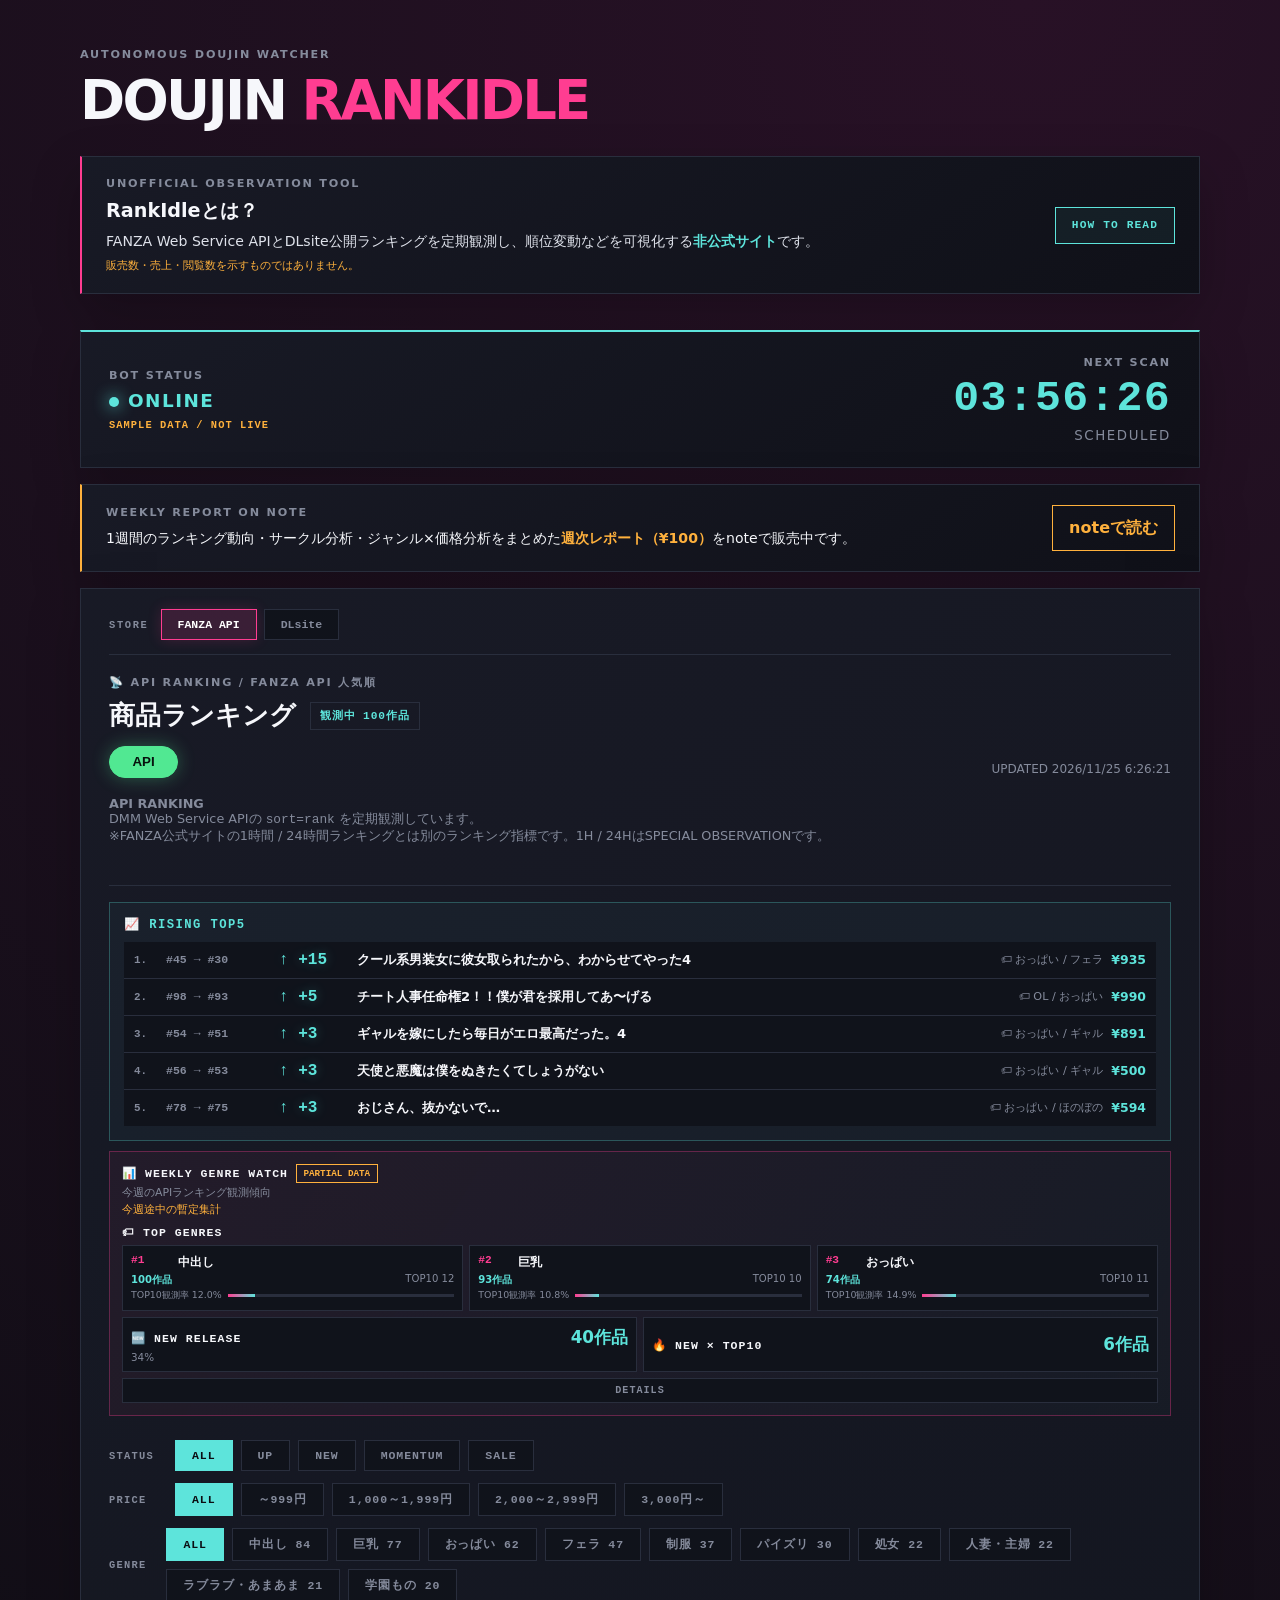
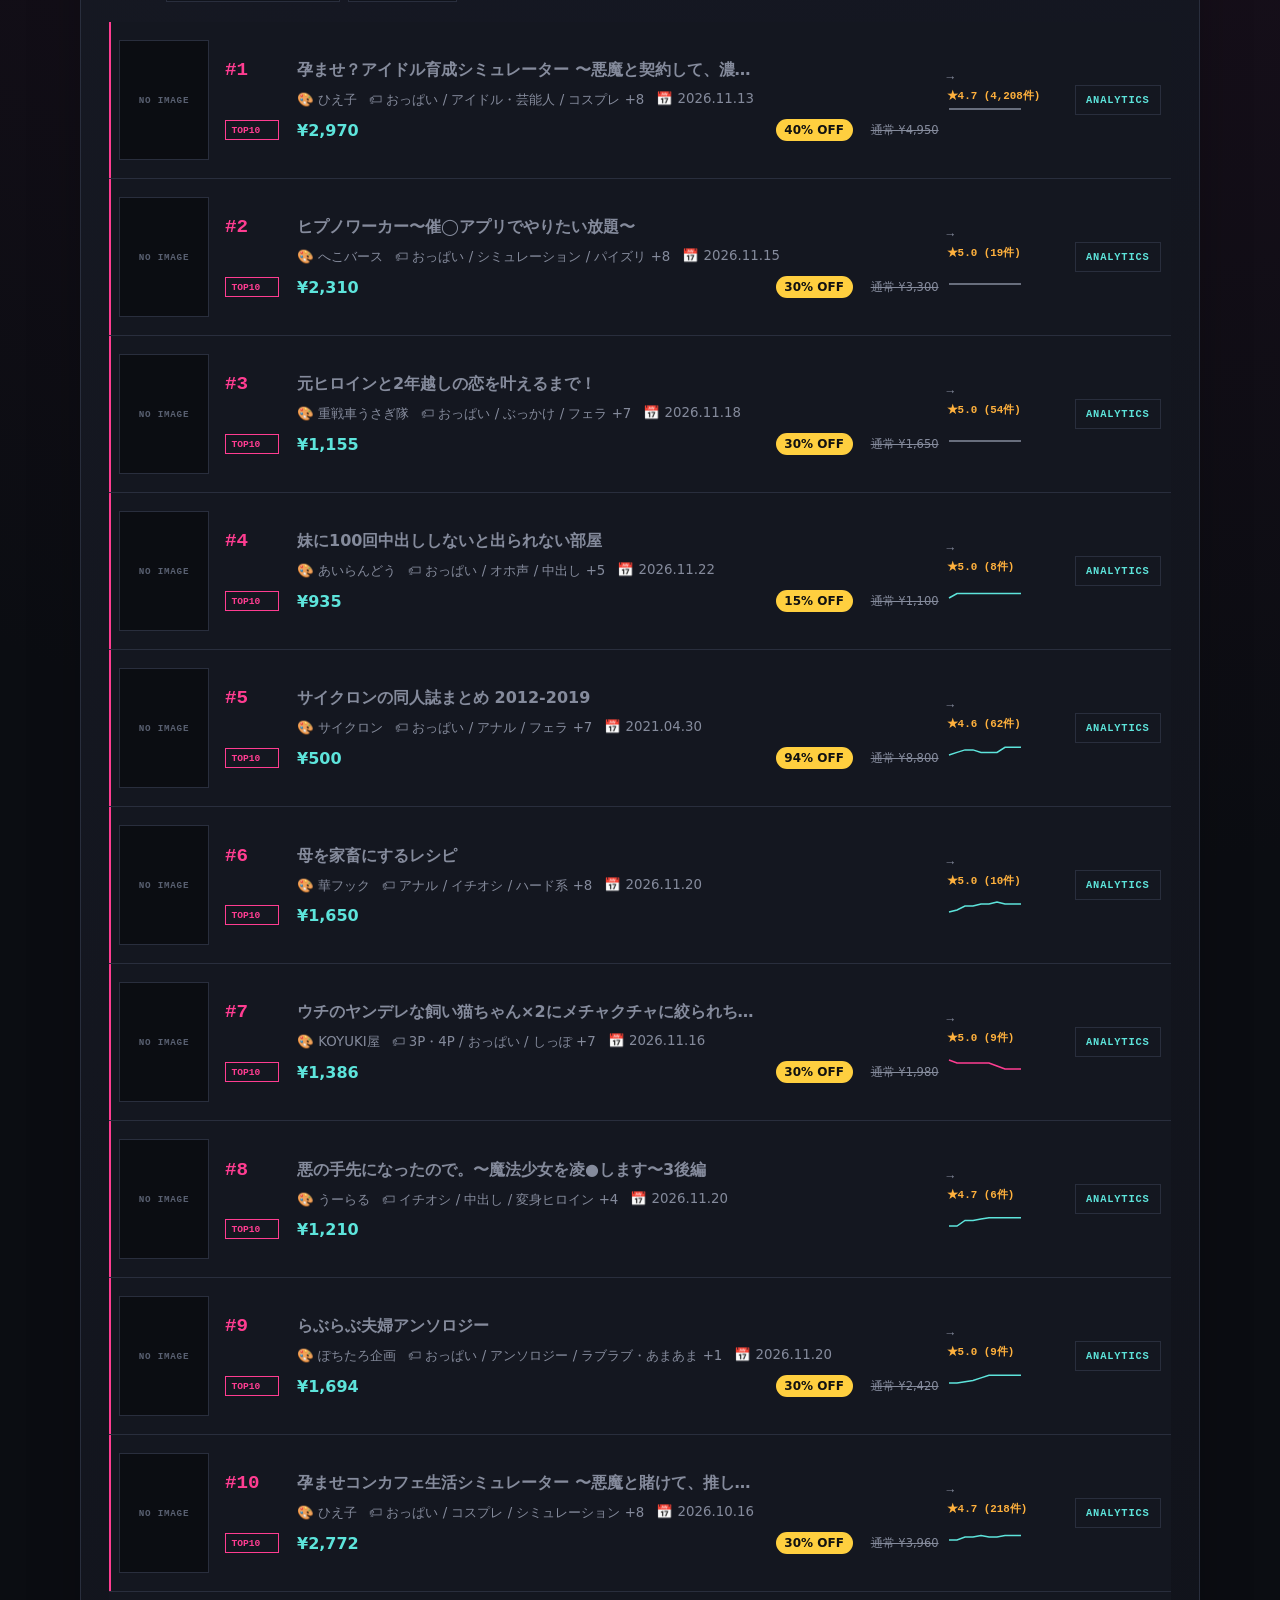
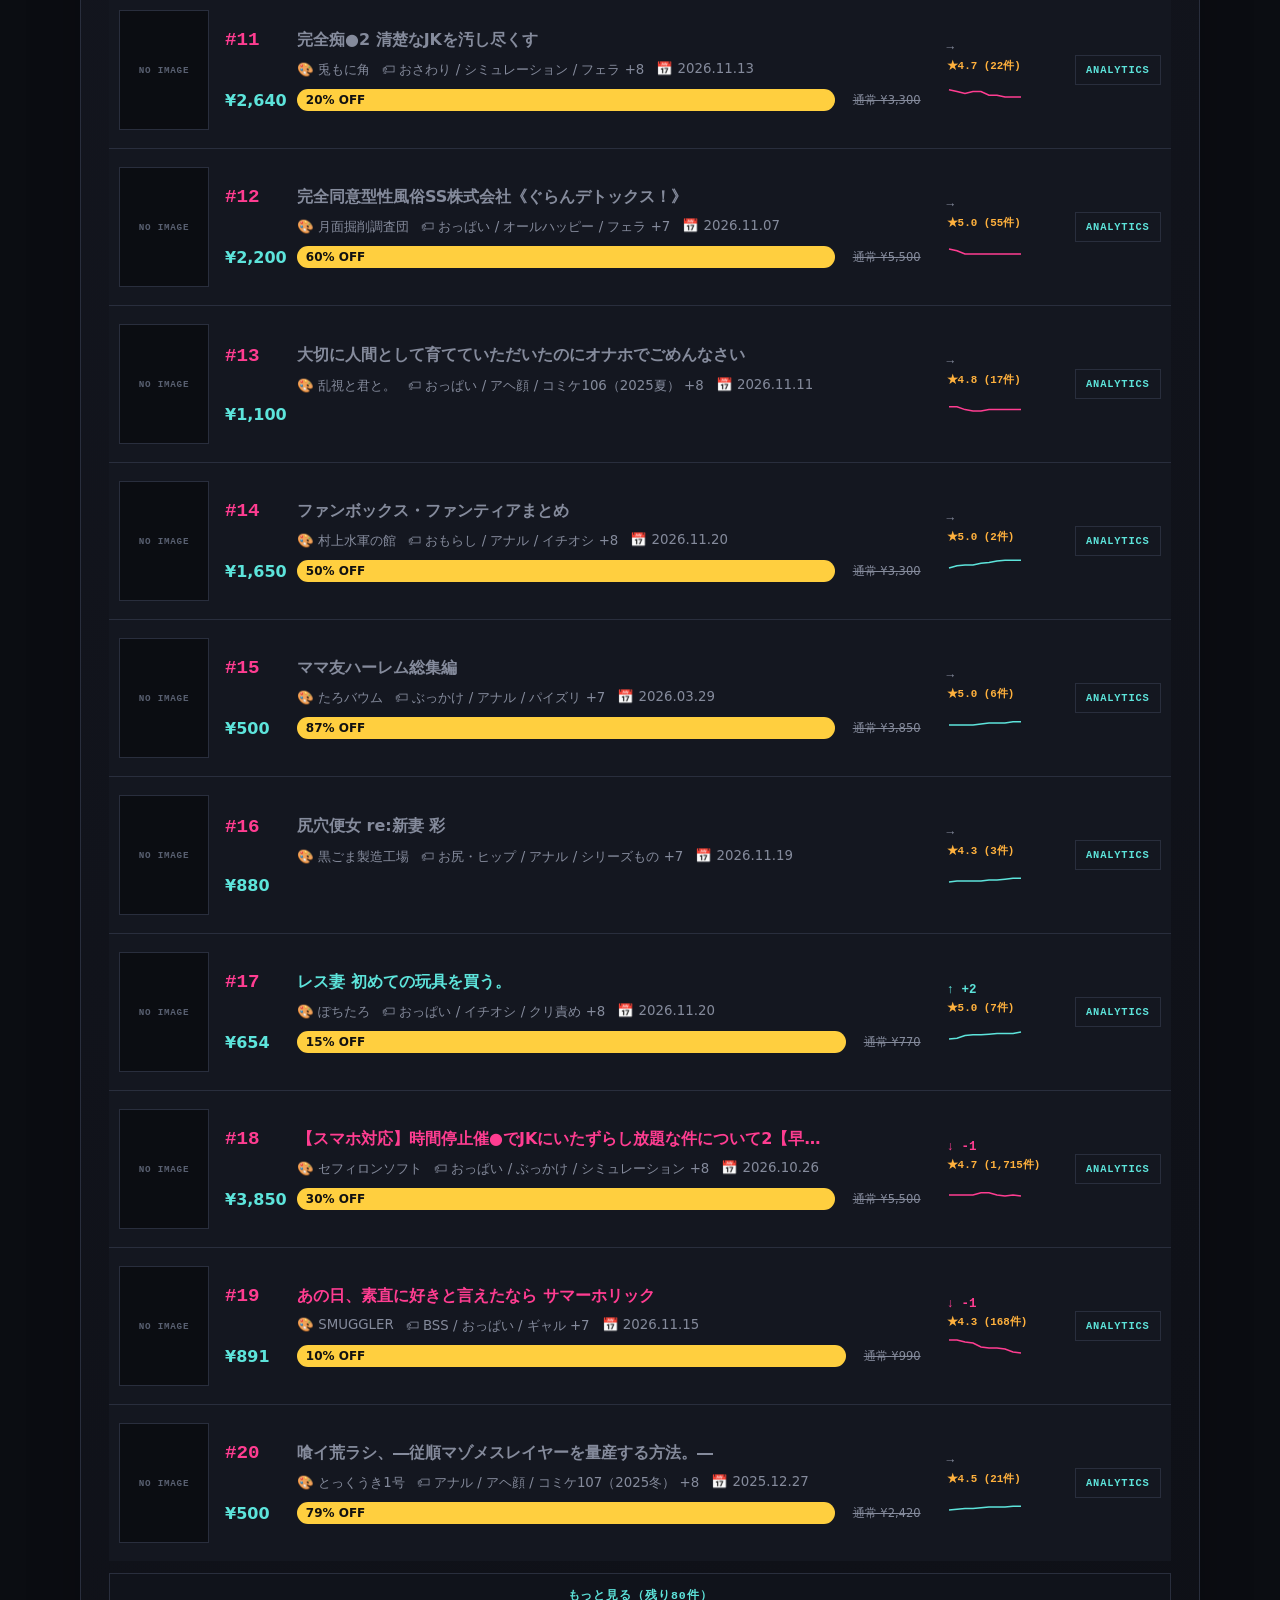
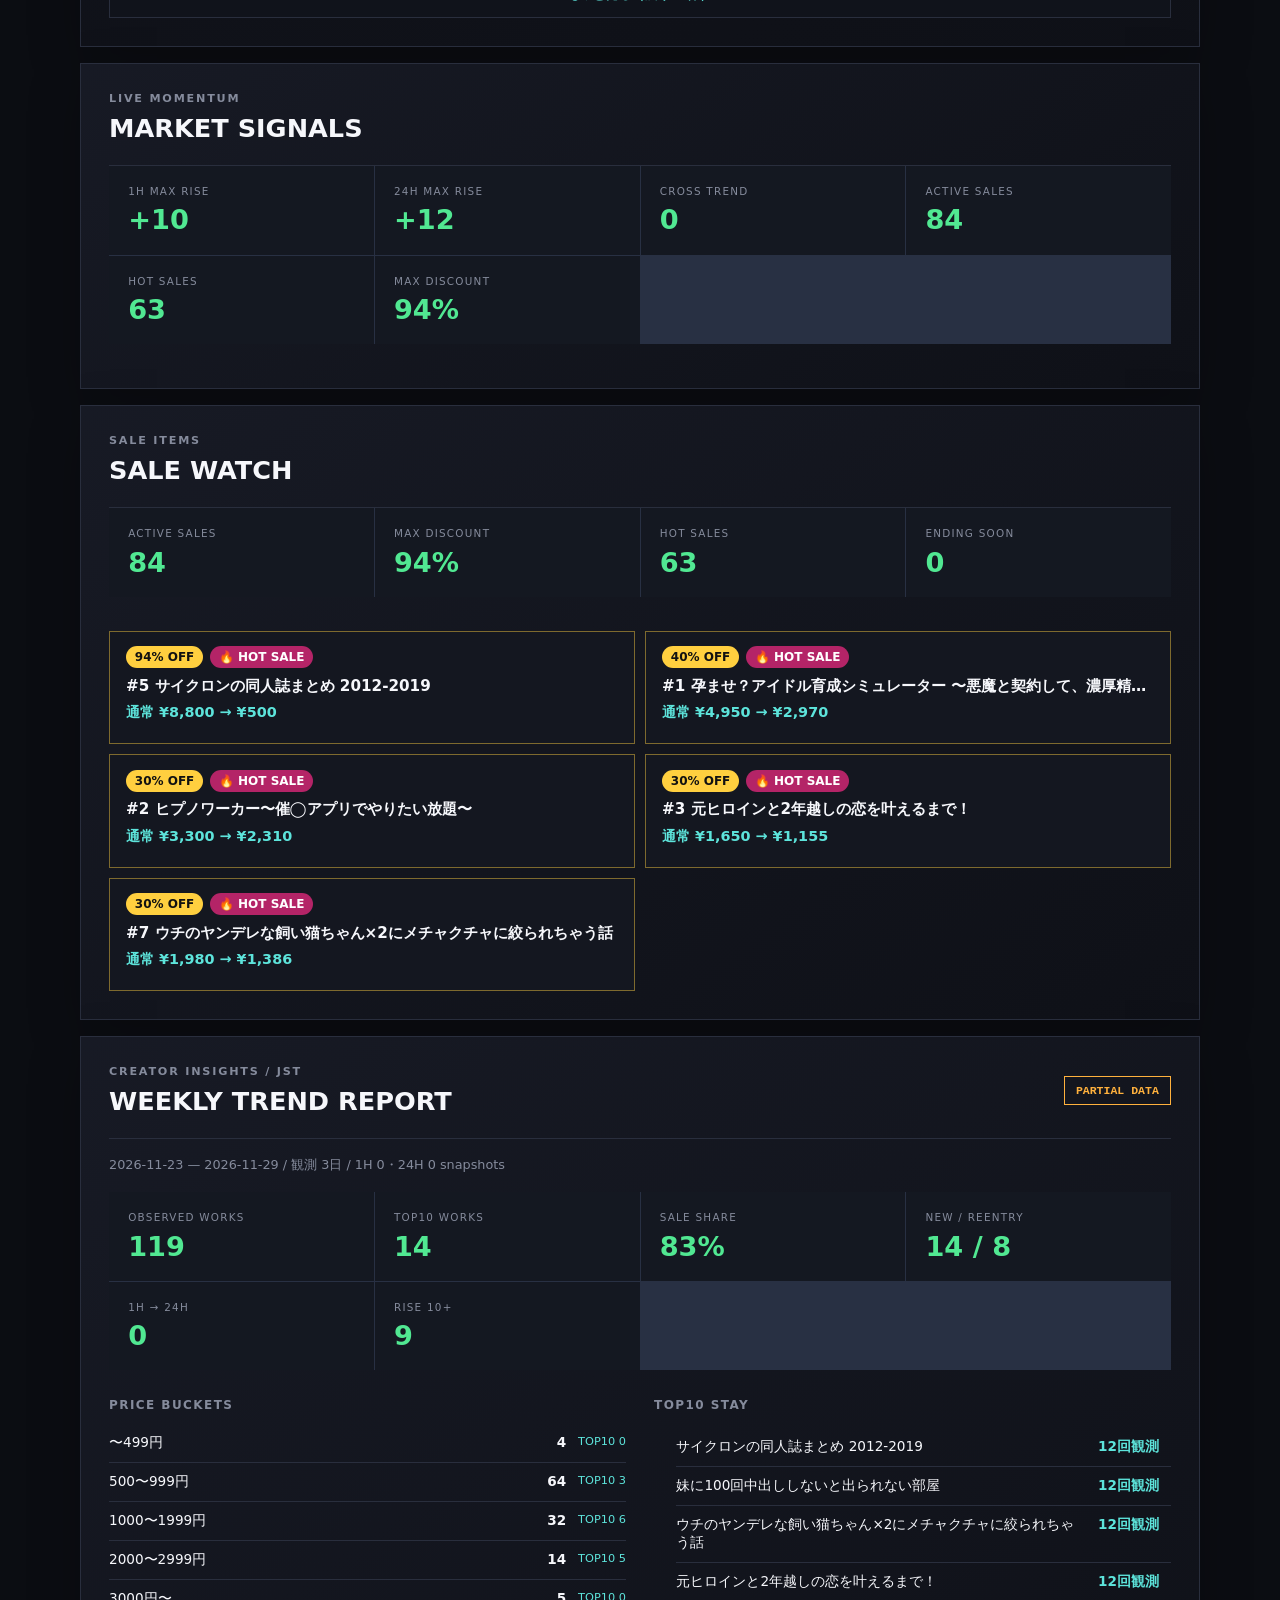
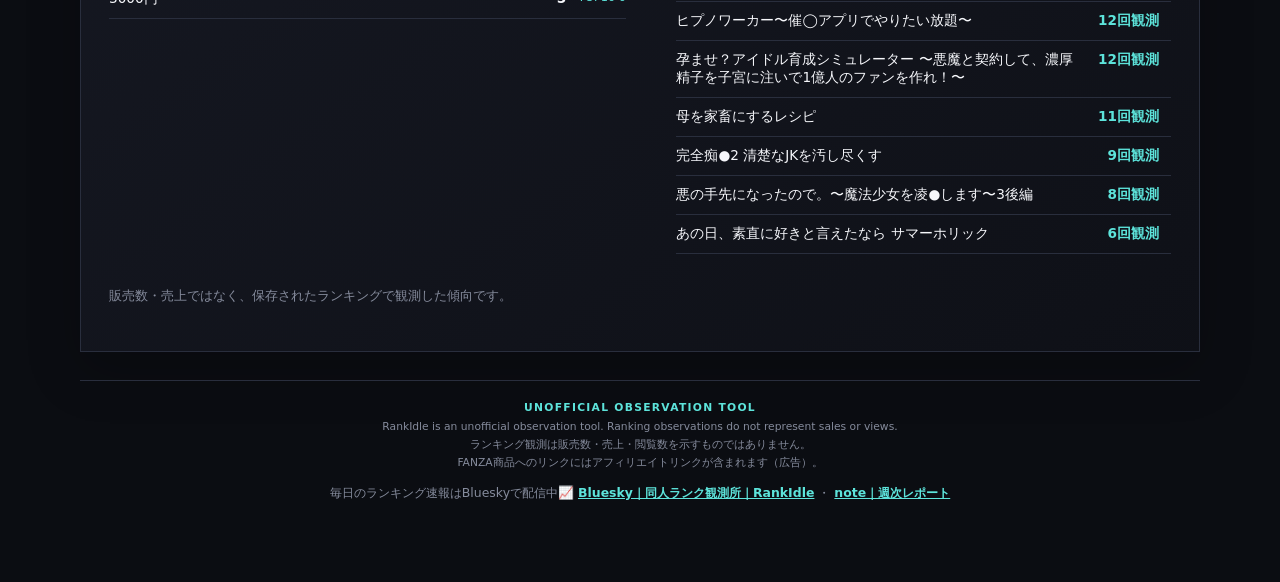
==== commit 76eb8496: "chore: point dashboard note banner to weekly report vol.4" ====
--- a/docs/index.html
+++ b/docs/index.html
@@ -72,7 +72,7 @@
         <p class="eyebrow">WEEKLY REPORT ON NOTE</p>
         <p>1週間のランキング動向・サークル分析・ジャンル×価格分析をまとめた<strong>週次レポート（¥100）</strong>をnoteで販売中です。</p>
       </div>
-      <a class="note-banner-link" href="https://note.com/doujinrankidle/n/n4fb2d7195d81" target="_blank" rel="noopener">noteで読む</a>
+      <a class="note-banner-link" href="https://note.com/doujinrankidle/n/n4b395b0dba93" target="_blank" rel="noopener">noteで読む</a>
     </section>
 
     <section class="products panel">
